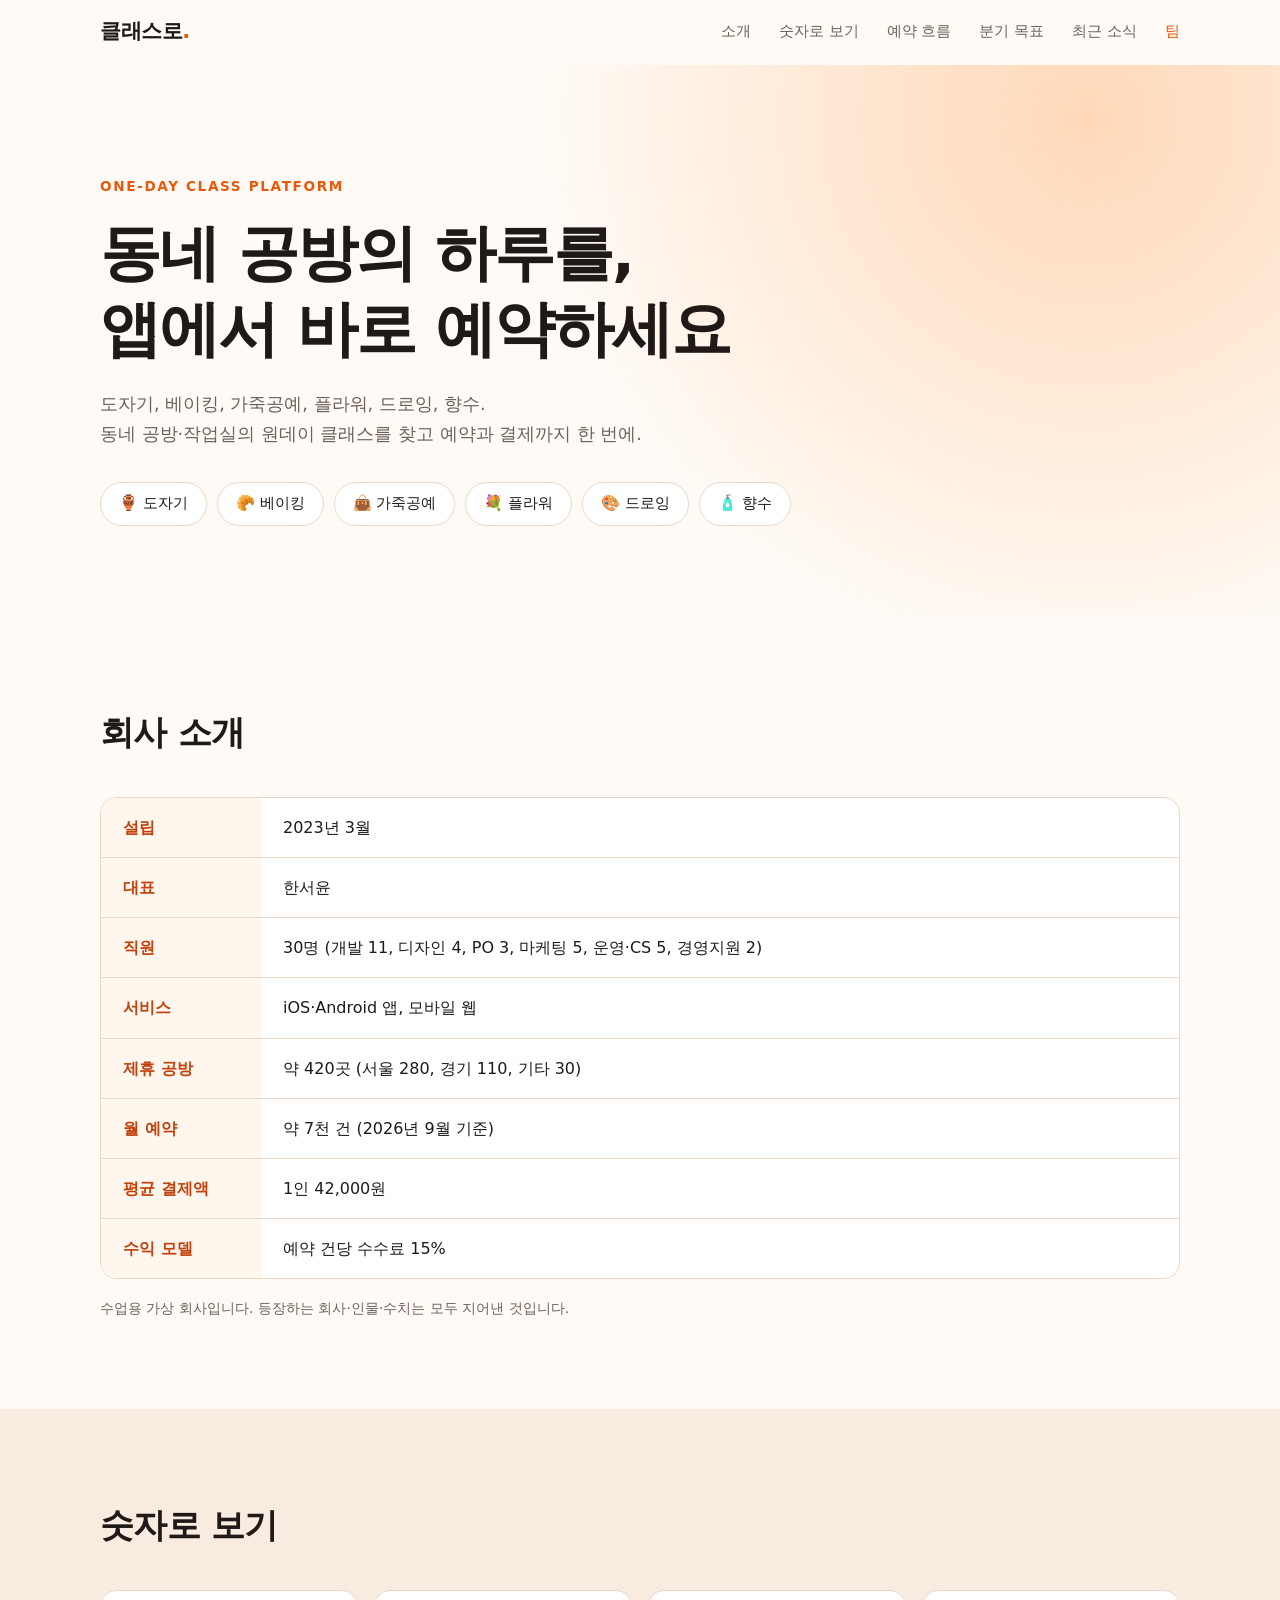
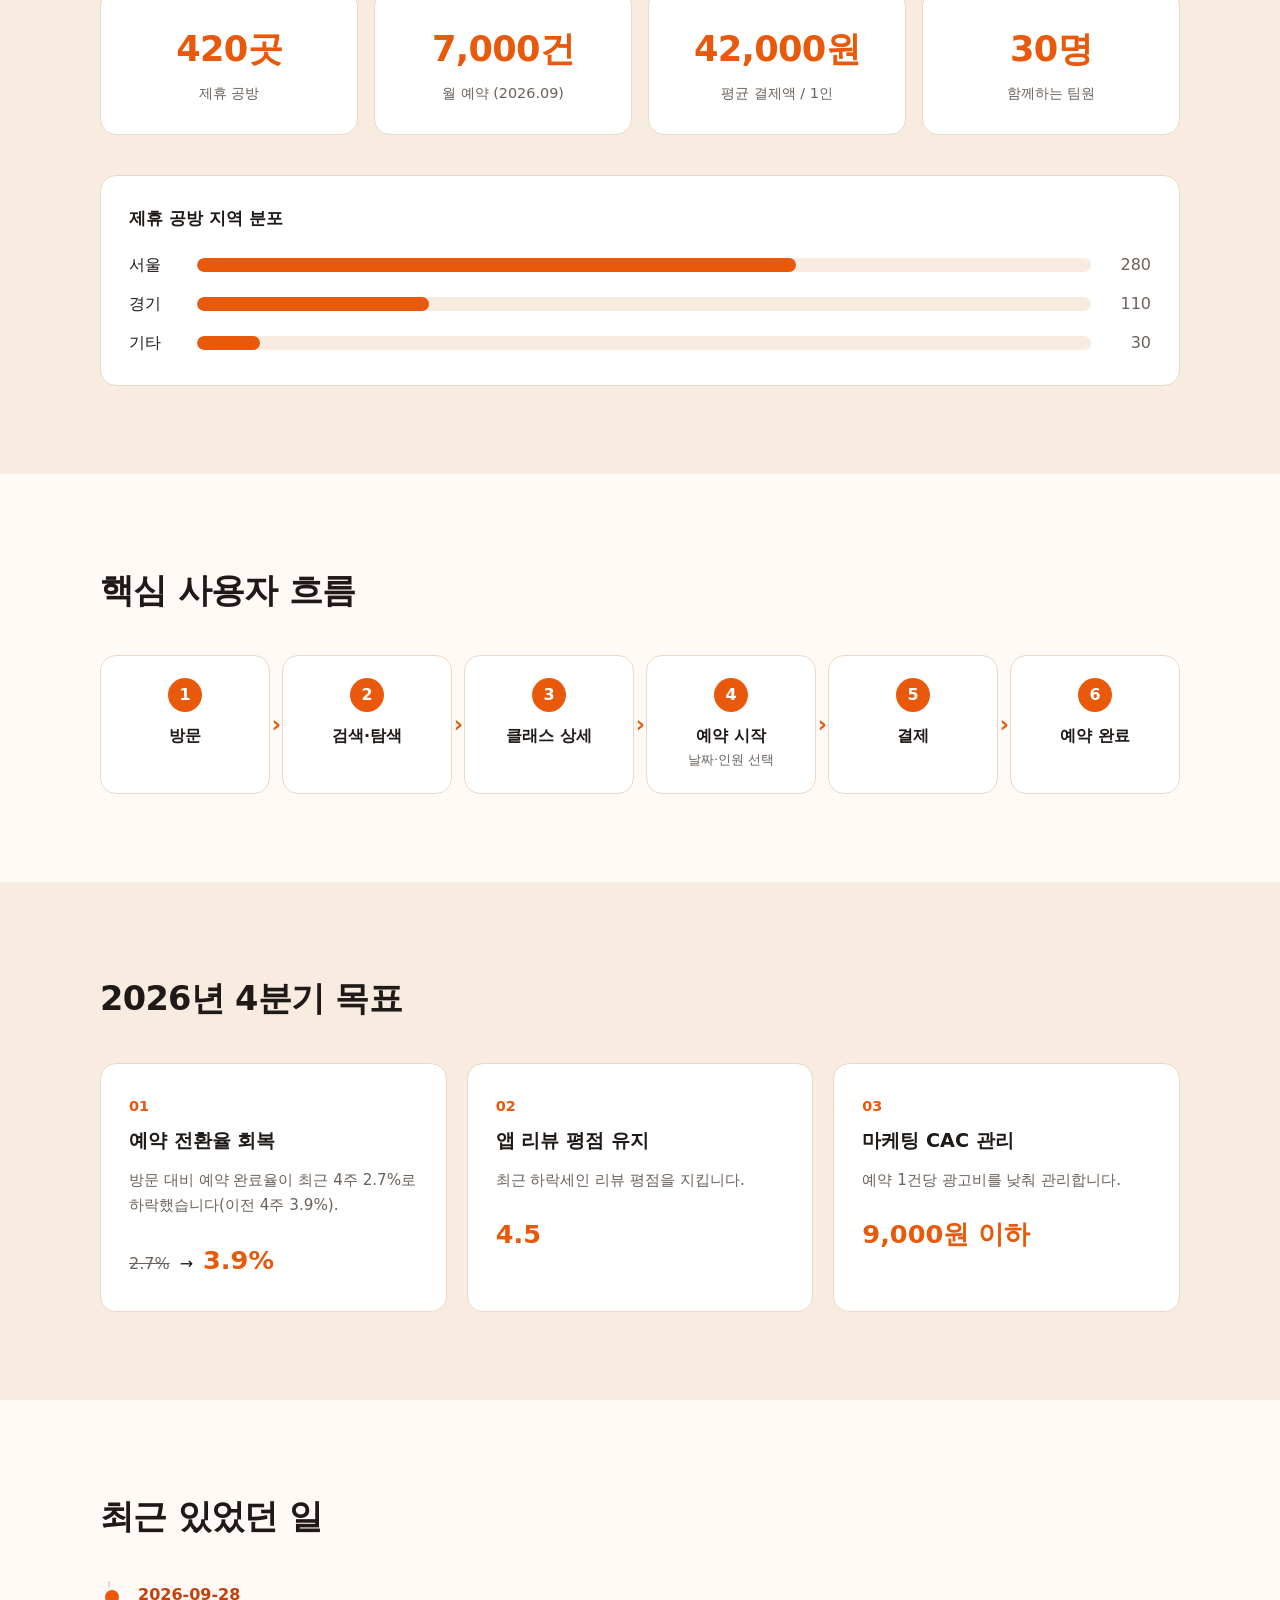
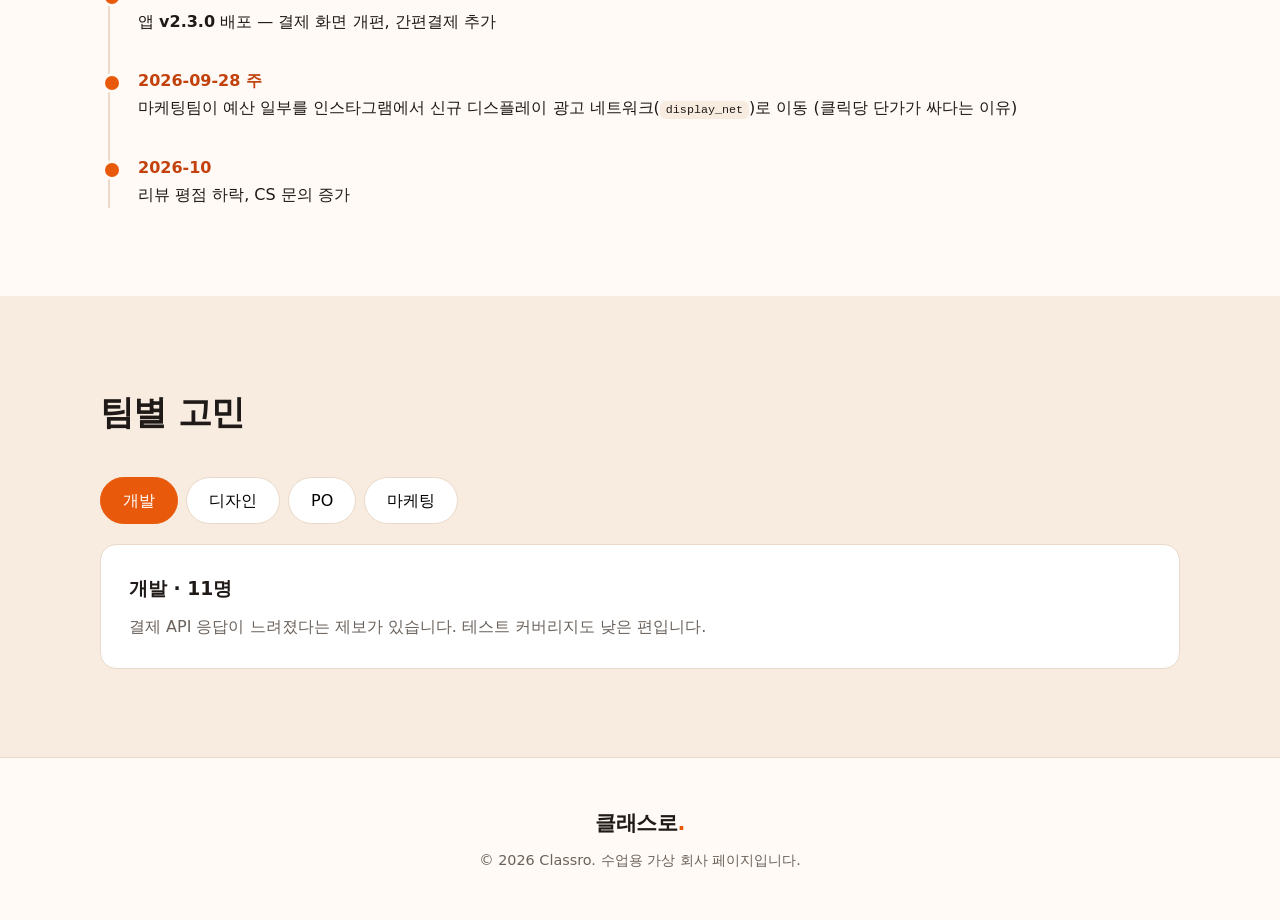
==== index.html @ 6fe9fdd0 "클래스로 회사 소개 웹사이트 추가 Co-Authored-By: Claude Sonnet 5.5 <noreply@anthropic.com>" ====
<!DOCTYPE html>
<html lang="ko">
<head>
  <meta charset="UTF-8">
  <meta name="viewport" content="width=device-width, initial-scale=1.0">
  <title>클래스로(Classro) - 동네 공방 원데이 클래스 예약</title>
  <meta name="description" content="동네 공방·작업실의 원데이 클래스를 앱에서 찾고 바로 예약·결제하는 서비스, 클래스로.">
  <link rel="stylesheet" href="css/style.css">
</head>
<body>
  <header class="header" id="header">
    <div class="container header__inner">
      <a href="#top" class="logo">클래스로<span>.</span></a>
      <nav class="nav" id="nav">
        <a href="#about">소개</a>
        <a href="#numbers">숫자로 보기</a>
        <a href="#flow">예약 흐름</a>
        <a href="#goals">분기 목표</a>
        <a href="#news">최근 소식</a>
        <a href="#team">팀</a>
      </nav>
      <button class="menu-btn" id="menuBtn" aria-label="메뉴 열기" aria-expanded="false">
        <span></span><span></span><span></span>
      </button>
    </div>
  </header>

  <main id="top">
    <section class="hero">
      <div class="container hero__inner">
        <p class="eyebrow reveal">ONE-DAY CLASS PLATFORM</p>
        <h1 class="reveal">동네 공방의 하루를,<br>앱에서 바로 예약하세요</h1>
        <p class="hero__desc reveal">도자기, 베이킹, 가죽공예, 플라워, 드로잉, 향수.<br>동네 공방·작업실의 원데이 클래스를 찾고 예약과 결제까지 한 번에.</p>
        <ul class="chips reveal">
          <li>🏺 도자기</li><li>🥐 베이킹</li><li>👜 가죽공예</li>
          <li>💐 플라워</li><li>🎨 드로잉</li><li>🧴 향수</li>
        </ul>
      </div>
    </section>

    <section class="section" id="about">
      <div class="container">
        <h2 class="section__title reveal">회사 소개</h2>
        <div class="table-wrap reveal">
          <table class="info-table">
            <tbody>
              <tr><th>설립</th><td>2023년 3월</td></tr>
              <tr><th>대표</th><td>한서윤</td></tr>
              <tr><th>직원</th><td>30명 (개발 11, 디자인 4, PO 3, 마케팅 5, 운영·CS 5, 경영지원 2)</td></tr>
              <tr><th>서비스</th><td>iOS·Android 앱, 모바일 웹</td></tr>
              <tr><th>제휴 공방</th><td>약 420곳 (서울 280, 경기 110, 기타 30)</td></tr>
              <tr><th>월 예약</th><td>약 7천 건 (2026년 9월 기준)</td></tr>
              <tr><th>평균 결제액</th><td>1인 42,000원</td></tr>
              <tr><th>수익 모델</th><td>예약 건당 수수료 15%</td></tr>
            </tbody>
          </table>
        </div>
        <p class="notice reveal">수업용 가상 회사입니다. 등장하는 회사·인물·수치는 모두 지어낸 것입니다.</p>
      </div>
    </section>

    <section class="section section--tint" id="numbers">
      <div class="container">
        <h2 class="section__title reveal">숫자로 보기</h2>
        <div class="stats">
          <div class="stat reveal"><strong data-count="420" data-suffix="곳">0</strong><span>제휴 공방</span></div>
          <div class="stat reveal"><strong data-count="7000" data-suffix="건">0</strong><span>월 예약 (2026.09)</span></div>
          <div class="stat reveal"><strong data-count="42000" data-suffix="원">0</strong><span>평균 결제액 / 1인</span></div>
          <div class="stat reveal"><strong data-count="30" data-suffix="명">0</strong><span>함께하는 팀원</span></div>
        </div>
        <div class="bars reveal">
          <h3>제휴 공방 지역 분포</h3>
          <div class="bar"><span>서울</span><div class="bar__track"><i data-width="67"></i></div><em>280</em></div>
          <div class="bar"><span>경기</span><div class="bar__track"><i data-width="26"></i></div><em>110</em></div>
          <div class="bar"><span>기타</span><div class="bar__track"><i data-width="7"></i></div><em>30</em></div>
        </div>
      </div>
    </section>

    <section class="section" id="flow">
      <div class="container">
        <h2 class="section__title reveal">핵심 사용자 흐름</h2>
        <ol class="steps">
          <li class="reveal"><b>1</b>방문</li>
          <li class="reveal"><b>2</b>검색·탐색</li>
          <li class="reveal"><b>3</b>클래스 상세</li>
          <li class="reveal"><b>4</b>예약 시작<small>날짜·인원 선택</small></li>
          <li class="reveal"><b>5</b>결제</li>
          <li class="reveal"><b>6</b>예약 완료</li>
        </ol>
      </div>
    </section>

    <section class="section section--tint" id="goals">
      <div class="container">
        <h2 class="section__title reveal">2026년 4분기 목표</h2>
        <div class="cards">
          <article class="card reveal">
            <span class="card__no">01</span>
            <h3>예약 전환율 회복</h3>
            <p>방문 대비 예약 완료율이 최근 4주 2.7%로 하락했습니다(이전 4주 3.9%).</p>
            <div class="rate"><s>2.7%</s><span>→</span><strong>3.9%</strong></div>
          </article>
          <article class="card reveal">
            <span class="card__no">02</span>
            <h3>앱 리뷰 평점 유지</h3>
            <p>최근 하락세인 리뷰 평점을 지킵니다.</p>
            <div class="rate"><strong>4.5</strong></div>
          </article>
          <article class="card reveal">
            <span class="card__no">03</span>
            <h3>마케팅 CAC 관리</h3>
            <p>예약 1건당 광고비를 낮춰 관리합니다.</p>
            <div class="rate"><strong>9,000원 이하</strong></div>
          </article>
        </div>
      </div>
    </section>

    <section class="section" id="news">
      <div class="container">
        <h2 class="section__title reveal">최근 있었던 일</h2>
        <ul class="timeline">
          <li class="reveal"><time>2026-09-28</time><p>앱 <b>v2.3.0</b> 배포 — 결제 화면 개편, 간편결제 추가</p></li>
          <li class="reveal"><time>2026-09-28 주</time><p>마케팅팀이 예산 일부를 인스타그램에서 신규 디스플레이 광고 네트워크(<code>display_net</code>)로 이동 (클릭당 단가가 싸다는 이유)</p></li>
          <li class="reveal"><time>2026-10</time><p>리뷰 평점 하락, CS 문의 증가</p></li>
        </ul>
      </div>
    </section>

    <section class="section section--tint" id="team">
      <div class="container">
        <h2 class="section__title reveal">팀별 고민</h2>
        <div class="tabs" role="tablist">
          <button class="tab is-active" role="tab" data-tab="dev">개발</button>
          <button class="tab" role="tab" data-tab="design">디자인</button>
          <button class="tab" role="tab" data-tab="po">PO</button>
          <button class="tab" role="tab" data-tab="mkt">마케팅</button>
        </div>
        <div class="panel is-active" id="dev"><h3>개발 · 11명</h3><p>결제 API 응답이 느려졌다는 제보가 있습니다. 테스트 커버리지도 낮은 편입니다.</p></div>
        <div class="panel" id="design"><h3>디자인 · 4명</h3><p>결제 화면 개편 후 사용성 테스트를 하지 못했습니다. 디자인 가이드가 문서로만 존재합니다.</p></div>
        <div class="panel" id="po"><h3>PO · 3명</h3><p>VOC가 Slack·이메일·앱 리뷰에 흩어져 있어 우선순위를 정하기 어렵습니다.</p></div>
        <div class="panel" id="mkt"><h3>마케팅 · 5명</h3><p>주간 광고 리포트를 매주 월요일 3시간씩 수작업으로 정리하고 있습니다.</p></div>
      </div>
    </section>
  </main>

  <footer class="footer">
    <div class="container">
      <p class="logo">클래스로<span>.</span></p>
      <p>© 2026 Classro. 수업용 가상 회사 페이지입니다.</p>
    </div>
  </footer>

  <script src="js/main.js"></script>
</body>
</html>
---- css/style.css ----
:root {
  --primary: #e8590c;
  --primary-dark: #c2410c;
  --ink: #1f1a17;
  --muted: #6b625c;
  --bg: #fffaf5;
  --tint: #f8ece0;
  --line: #ead9c8;
  --white: #fff;
  --radius: 16px;
  --font: "Pretendard", "Apple SD Gothic Neo", "Malgun Gothic", system-ui, sans-serif;
}

* { box-sizing: border-box; margin: 0; padding: 0; }
html { scroll-behavior: smooth; scroll-padding-top: 72px; }
body { font-family: var(--font); color: var(--ink); background: var(--bg); line-height: 1.7; word-break: keep-all; }
a { color: inherit; text-decoration: none; }
ul, ol { list-style: none; }
.container { width: min(1080px, 100% - 40px); margin-inline: auto; }

/* Header */
.header { position: sticky; top: 0; z-index: 10; background: rgba(255, 250, 245, .92); backdrop-filter: blur(8px); border-bottom: 1px solid transparent; transition: border-color .2s; }
.header.is-scrolled { border-color: var(--line); }
.header__inner { display: flex; align-items: center; justify-content: space-between; height: 64px; }
.logo { font-weight: 800; font-size: 1.3rem; letter-spacing: -.02em; }
.logo span { color: var(--primary); }
.nav { display: flex; gap: 28px; font-size: .95rem; color: var(--muted); }
.nav a:hover, .nav a.is-active { color: var(--primary); }
.menu-btn { display: none; background: none; border: 0; width: 36px; height: 36px; cursor: pointer; flex-direction: column; justify-content: center; gap: 6px; }
.menu-btn span { display: block; height: 2px; background: var(--ink); border-radius: 2px; }

/* Hero */
.hero { padding: 110px 0 90px; background: radial-gradient(circle at 85% 10%, #ffd8b8 0, transparent 45%), var(--bg); }
.eyebrow { color: var(--primary); font-weight: 700; letter-spacing: .12em; font-size: .85rem; margin-bottom: 18px; }
.hero h1 { font-size: clamp(2.1rem, 5.5vw, 3.8rem); line-height: 1.25; letter-spacing: -.03em; margin-bottom: 22px; }
.hero__desc { color: var(--muted); font-size: 1.1rem; max-width: 560px; }
.chips { display: flex; flex-wrap: wrap; gap: 10px; margin-top: 32px; }
.chips li { background: var(--white); border: 1px solid var(--line); border-radius: 999px; padding: 8px 18px; font-size: .95rem; }

/* Section */
.section { padding: 88px 0; }
.section--tint { background: var(--tint); }
.section__title { font-size: clamp(1.6rem, 3.5vw, 2.1rem); letter-spacing: -.02em; margin-bottom: 36px; }
.notice { margin-top: 18px; font-size: .88rem; color: var(--muted); }

/* Table */
.table-wrap { background: var(--white); border: 1px solid var(--line); border-radius: var(--radius); overflow: hidden; }
.info-table { width: 100%; border-collapse: collapse; }
.info-table th, .info-table td { padding: 16px 22px; text-align: left; border-bottom: 1px solid var(--line); }
.info-table tr:last-child th, .info-table tr:last-child td { border-bottom: 0; }
.info-table th { width: 160px; color: var(--primary-dark); background: #fff6ee; font-weight: 600; }

/* Stats */
.stats { display: grid; grid-template-columns: repeat(4, 1fr); gap: 16px; }
.stat { background: var(--white); border-radius: var(--radius); padding: 28px 20px; text-align: center; border: 1px solid var(--line); }
.stat strong { display: block; font-size: clamp(1.5rem, 3vw, 2.2rem); color: var(--primary); letter-spacing: -.02em; }
.stat span { color: var(--muted); font-size: .9rem; }
.bars { margin-top: 40px; background: var(--white); border: 1px solid var(--line); border-radius: var(--radius); padding: 28px; }
.bars h3 { font-size: 1.05rem; margin-bottom: 18px; }
.bar { display: grid; grid-template-columns: 56px 1fr 48px; align-items: center; gap: 12px; margin-bottom: 12px; }
.bar:last-child { margin-bottom: 0; }
.bar__track { height: 14px; background: var(--tint); border-radius: 999px; overflow: hidden; }
.bar__track i { display: block; height: 100%; width: 0; background: var(--primary); border-radius: 999px; transition: width 1s ease; }
.bar em { font-style: normal; text-align: right; color: var(--muted); }

/* Flow */
.steps { display: grid; grid-template-columns: repeat(6, 1fr); gap: 12px; counter-reset: s; }
.steps li { position: relative; background: var(--white); border: 1px solid var(--line); border-radius: var(--radius); padding: 22px 12px; text-align: center; font-weight: 600; }
.steps li:not(:last-child)::after { content: "›"; position: absolute; right: -12px; top: 50%; transform: translateY(-50%); color: var(--primary); font-size: 1.4rem; z-index: 1; }
.steps b { display: grid; place-items: center; width: 34px; height: 34px; margin: 0 auto 10px; border-radius: 50%; background: var(--primary); color: var(--white); }
.steps small { display: block; font-weight: 400; color: var(--muted); font-size: .8rem; }

/* Cards */
.cards { display: grid; grid-template-columns: repeat(3, 1fr); gap: 20px; }
.card { background: var(--white); border: 1px solid var(--line); border-radius: var(--radius); padding: 28px; transition: transform .25s, box-shadow .25s; }
.card:hover { transform: translateY(-4px); box-shadow: 0 12px 28px rgba(232, 89, 12, .12); }
.card__no { color: var(--primary); font-weight: 800; font-size: .9rem; }
.card h3 { margin: 6px 0 10px; font-size: 1.2rem; }
.card p { color: var(--muted); font-size: .95rem; }
.rate { margin-top: 20px; display: flex; align-items: baseline; gap: 10px; }
.rate s { color: var(--muted); }
.rate strong { font-size: 1.6rem; color: var(--primary); }

/* Timeline */
.timeline { border-left: 2px solid var(--line); margin-left: 8px; }
.timeline li { position: relative; padding: 0 0 32px 28px; }
.timeline li:last-child { padding-bottom: 0; }
.timeline li::before { content: ""; position: absolute; left: -8px; top: 6px; width: 14px; height: 14px; border-radius: 50%; background: var(--primary); border: 3px solid var(--bg); }
.timeline time { font-weight: 700; color: var(--primary-dark); }
.timeline code { background: var(--tint); padding: 2px 6px; border-radius: 6px; font-size: .9em; }

/* Tabs */
.tabs { display: flex; flex-wrap: wrap; gap: 8px; margin-bottom: 20px; }
.tab { border: 1px solid var(--line); background: var(--white); border-radius: 999px; padding: 9px 22px; font: inherit; cursor: pointer; transition: all .2s; }
.tab:hover { border-color: var(--primary); }
.tab.is-active { background: var(--primary); color: var(--white); border-color: var(--primary); }
.panel { display: none; background: var(--white); border: 1px solid var(--line); border-radius: var(--radius); padding: 28px; }
.panel.is-active { display: block; animation: fade .3s; }
.panel h3 { margin-bottom: 8px; }
.panel p { color: var(--muted); }
@keyframes fade { from { opacity: 0; transform: translateY(6px); } to { opacity: 1; transform: none; } }

/* Footer */
.footer { padding: 48px 0; text-align: center; color: var(--muted); font-size: .9rem; border-top: 1px solid var(--line); }
.footer .logo { color: var(--ink); margin-bottom: 6px; }

/* Reveal */
.reveal { opacity: 0; transform: translateY(24px); transition: opacity .6s ease, transform .6s ease; }
.reveal.is-visible { opacity: 1; transform: none; }
@media (prefers-reduced-motion: reduce) {
  .reveal { opacity: 1; transform: none; transition: none; }
  html { scroll-behavior: auto; }
}

/* Responsive */
@media (max-width: 860px) {
  .menu-btn { display: flex; }
  .nav { position: absolute; top: 64px; left: 0; right: 0; flex-direction: column; gap: 0; background: var(--bg); border-bottom: 1px solid var(--line); display: none; }
  .nav.is-open { display: flex; }
  .nav a { padding: 14px 20px; }
  .stats { grid-template-columns: repeat(2, 1fr); }
  .steps { grid-template-columns: repeat(2, 1fr); }
  .steps li::after { display: none; }
  .cards { grid-template-columns: 1fr; }
  .hero { padding: 72px 0 60px; }
  .section { padding: 64px 0; }
  .info-table th { width: 100px; padding: 14px; }
  .info-table td { padding: 14px; }
}
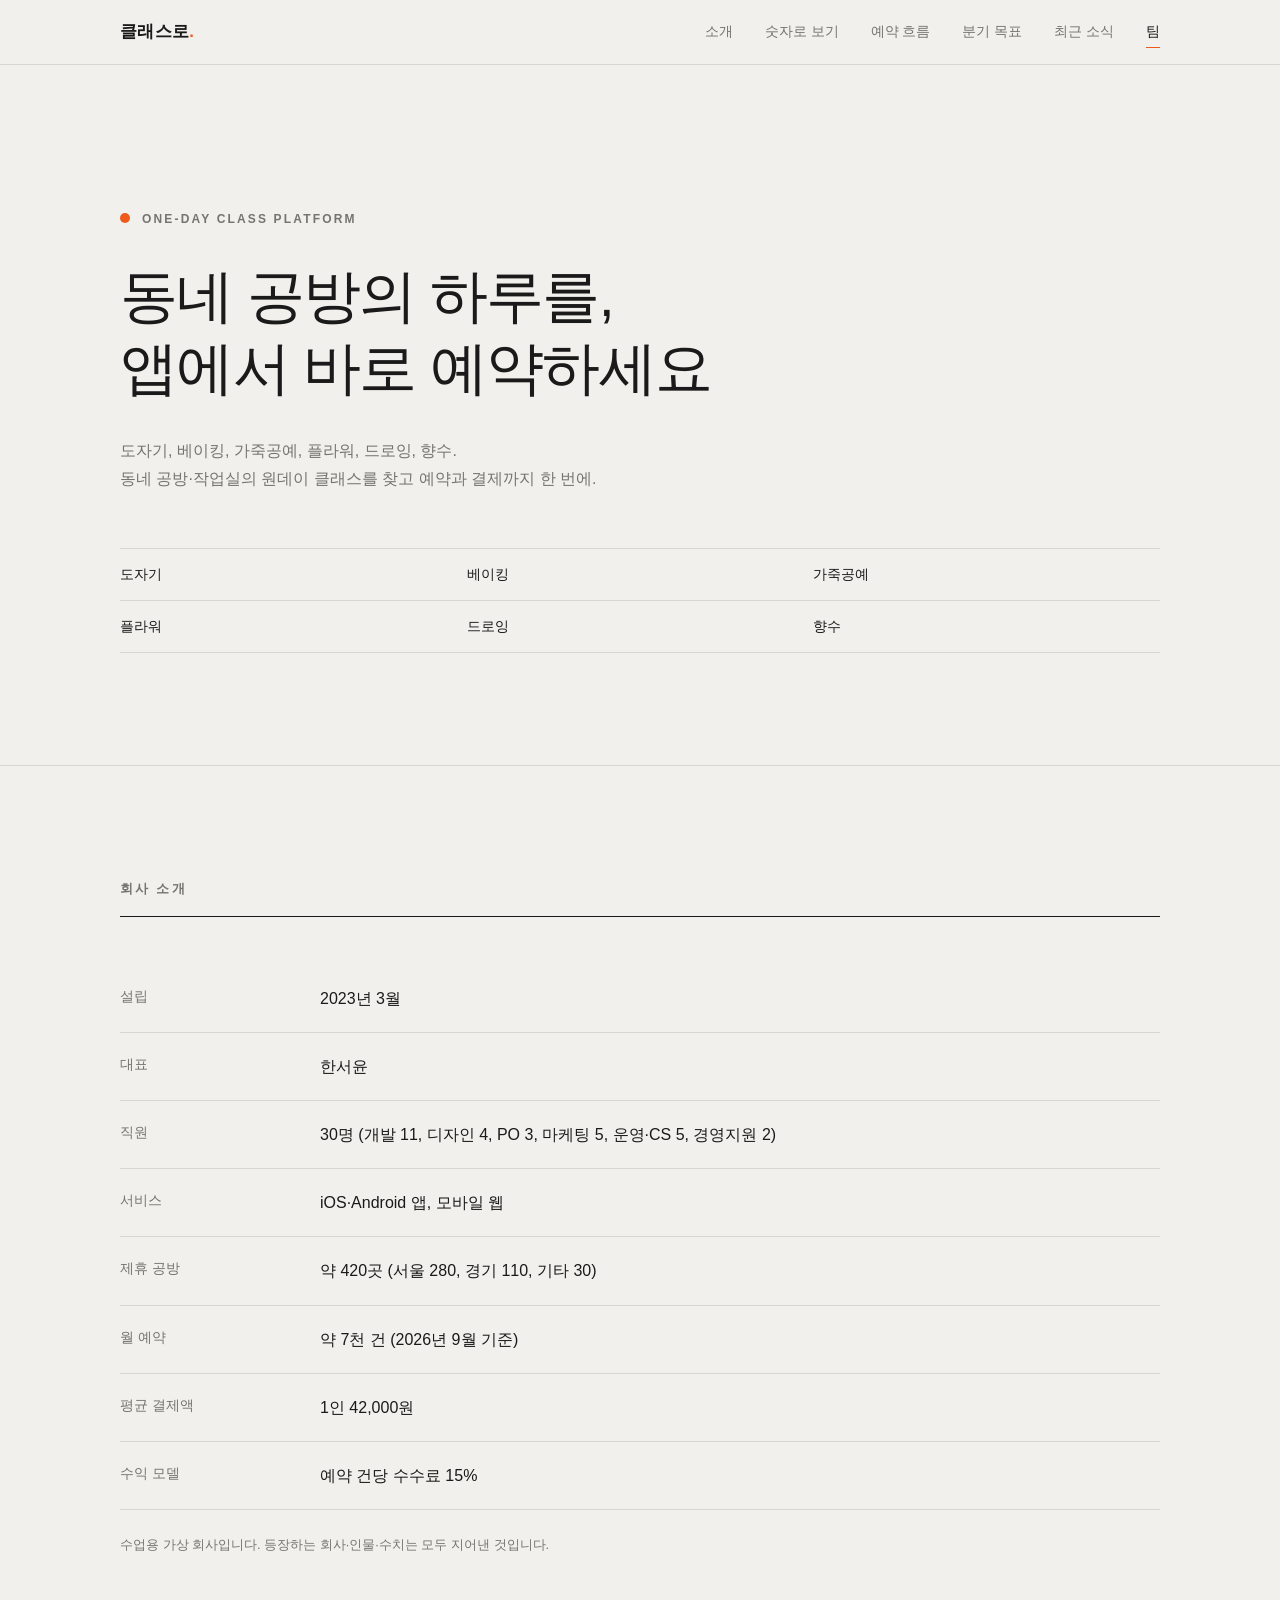
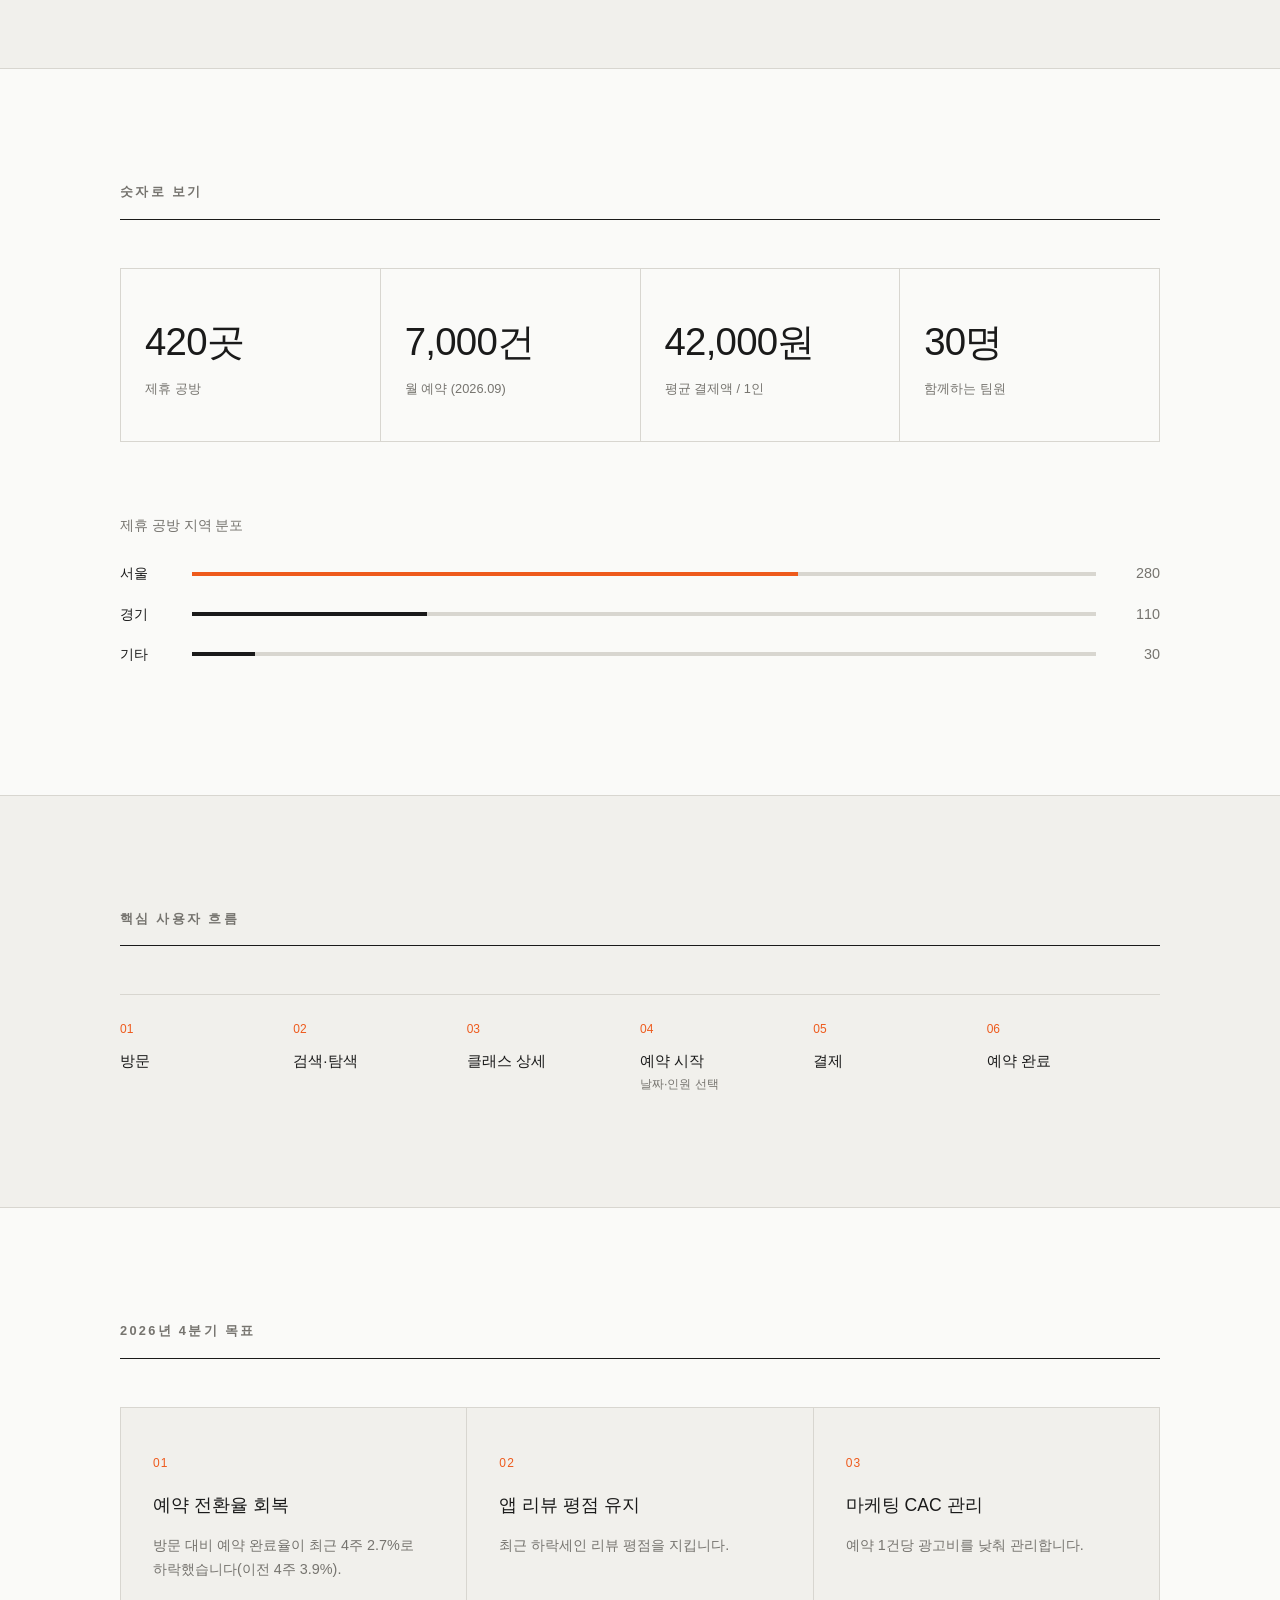
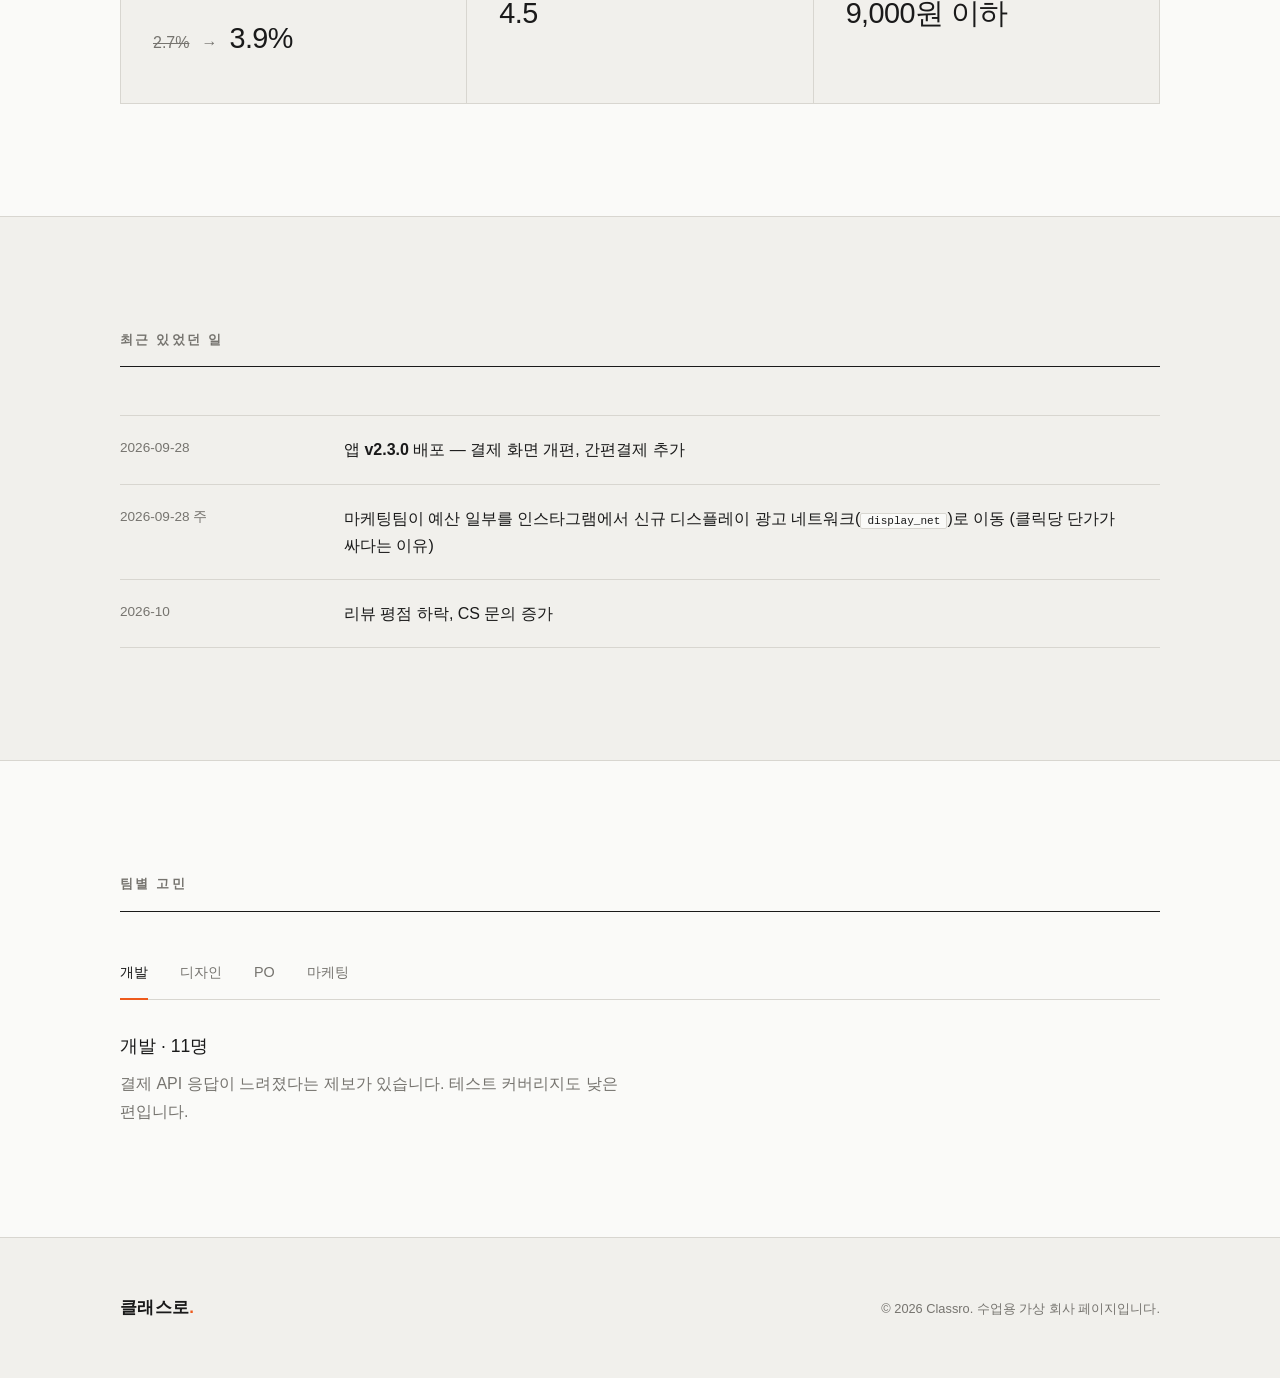
==== commit 3878c8a2: "CSS변경" ====
--- a/index.html
+++ b/index.html
@@ -32,8 +32,8 @@
         <h1 class="reveal">동네 공방의 하루를,<br>앱에서 바로 예약하세요</h1>
         <p class="hero__desc reveal">도자기, 베이킹, 가죽공예, 플라워, 드로잉, 향수.<br>동네 공방·작업실의 원데이 클래스를 찾고 예약과 결제까지 한 번에.</p>
         <ul class="chips reveal">
-          <li>🏺 도자기</li><li>🥐 베이킹</li><li>👜 가죽공예</li>
-          <li>💐 플라워</li><li>🎨 드로잉</li><li>🧴 향수</li>
+          <li>도자기</li><li>베이킹</li><li>가죽공예</li>
+          <li>플라워</li><li>드로잉</li><li>향수</li>
         </ul>
       </div>
     </section>
--- a/css/style.css
+++ b/css/style.css
@@ -1,111 +1,113 @@
+/* Modern Simple × Dieter Rams
+   Less, but better — 장식을 덜고, 쓰임이 있는 것만 남긴다.
+   회색 바탕 + 검정 글자 + 포인트 컬러 하나(Braun 오렌지). */
+
 :root {
-  --primary: #e8590c;
-  --primary-dark: #c2410c;
-  --ink: #1f1a17;
-  --muted: #6b625c;
-  --bg: #fffaf5;
-  --tint: #f8ece0;
-  --line: #ead9c8;
-  --white: #fff;
-  --radius: 16px;
-  --font: "Pretendard", "Apple SD Gothic Neo", "Malgun Gothic", system-ui, sans-serif;
+  --bg: #f1f0ec;
+  --surface: #fafaf8;
+  --ink: #1a1a1a;
+  --muted: #76746f;
+  --line: #d8d6d0;
+  --accent: #ee5a1c;
+  --radius: 2px;
+  --unit: 8px;
+  --font: "Helvetica Neue", Helvetica, "Pretendard", "Apple SD Gothic Neo", "Malgun Gothic", Arial, sans-serif;
 }
 
 * { box-sizing: border-box; margin: 0; padding: 0; }
 html { scroll-behavior: smooth; scroll-padding-top: 72px; }
-body { font-family: var(--font); color: var(--ink); background: var(--bg); line-height: 1.7; word-break: keep-all; }
+body { font-family: var(--font); color: var(--ink); background: var(--bg); line-height: 1.7; word-break: keep-all; -webkit-font-smoothing: antialiased; }
 a { color: inherit; text-decoration: none; }
 ul, ol { list-style: none; }
-.container { width: min(1080px, 100% - 40px); margin-inline: auto; }
+.container { width: min(1040px, 100% - 48px); margin-inline: auto; }
 
 /* Header */
-.header { position: sticky; top: 0; z-index: 10; background: rgba(255, 250, 245, .92); backdrop-filter: blur(8px); border-bottom: 1px solid transparent; transition: border-color .2s; }
-.header.is-scrolled { border-color: var(--line); }
+.header { position: sticky; top: 0; z-index: 10; background: var(--bg); border-bottom: 1px solid var(--line); }
 .header__inner { display: flex; align-items: center; justify-content: space-between; height: 64px; }
-.logo { font-weight: 800; font-size: 1.3rem; letter-spacing: -.02em; }
-.logo span { color: var(--primary); }
-.nav { display: flex; gap: 28px; font-size: .95rem; color: var(--muted); }
-.nav a:hover, .nav a.is-active { color: var(--primary); }
+.logo { font-weight: 700; font-size: 1.05rem; letter-spacing: .02em; }
+.logo span { color: var(--accent); }
+.nav { display: flex; gap: 32px; font-size: .85rem; color: var(--muted); }
+.nav a { padding: 4px 0; border-bottom: 1px solid transparent; transition: color .15s, border-color .15s; }
+.nav a:hover, .nav a.is-active { color: var(--ink); border-color: var(--accent); }
 .menu-btn { display: none; background: none; border: 0; width: 36px; height: 36px; cursor: pointer; flex-direction: column; justify-content: center; gap: 6px; }
-.menu-btn span { display: block; height: 2px; background: var(--ink); border-radius: 2px; }
+.menu-btn span { display: block; height: 1px; background: var(--ink); }
 
 /* Hero */
-.hero { padding: 110px 0 90px; background: radial-gradient(circle at 85% 10%, #ffd8b8 0, transparent 45%), var(--bg); }
-.eyebrow { color: var(--primary); font-weight: 700; letter-spacing: .12em; font-size: .85rem; margin-bottom: 18px; }
-.hero h1 { font-size: clamp(2.1rem, 5.5vw, 3.8rem); line-height: 1.25; letter-spacing: -.03em; margin-bottom: 22px; }
-.hero__desc { color: var(--muted); font-size: 1.1rem; max-width: 560px; }
-.chips { display: flex; flex-wrap: wrap; gap: 10px; margin-top: 32px; }
-.chips li { background: var(--white); border: 1px solid var(--line); border-radius: 999px; padding: 8px 18px; font-size: .95rem; }
+.hero { padding: 144px 0 112px; border-bottom: 1px solid var(--line); }
+.eyebrow { font-size: .75rem; font-weight: 600; letter-spacing: .18em; color: var(--muted); margin-bottom: 32px; }
+.eyebrow::before { content: ""; display: inline-block; width: 10px; height: 10px; border-radius: 50%; background: var(--accent); margin-right: 12px; }
+.hero h1 { font-size: clamp(2rem, 5vw, 3.6rem); font-weight: 300; line-height: 1.25; letter-spacing: -.03em; margin-bottom: 32px; }
+.hero__desc { color: var(--muted); font-size: 1rem; max-width: 480px; }
+.chips { display: flex; flex-wrap: wrap; margin-top: 56px; border-top: 1px solid var(--line); }
+.chips li { flex: 1 1 auto; padding: 14px 0; font-size: .85rem; color: var(--ink); border-bottom: 1px solid var(--line); min-width: 33.33%; }
 
 /* Section */
-.section { padding: 88px 0; }
-.section--tint { background: var(--tint); }
-.section__title { font-size: clamp(1.6rem, 3.5vw, 2.1rem); letter-spacing: -.02em; margin-bottom: 36px; }
-.notice { margin-top: 18px; font-size: .88rem; color: var(--muted); }
+.section { padding: 112px 0; border-bottom: 1px solid var(--line); }
+.section--tint { background: var(--surface); }
+.section__title { font-size: .8rem; font-weight: 600; letter-spacing: .18em; text-transform: uppercase; color: var(--muted); margin-bottom: 48px; padding-bottom: 16px; border-bottom: 1px solid var(--ink); }
+.notice { margin-top: 24px; font-size: .8rem; color: var(--muted); }
 
 /* Table */
-.table-wrap { background: var(--white); border: 1px solid var(--line); border-radius: var(--radius); overflow: hidden; }
 .info-table { width: 100%; border-collapse: collapse; }
-.info-table th, .info-table td { padding: 16px 22px; text-align: left; border-bottom: 1px solid var(--line); }
-.info-table tr:last-child th, .info-table tr:last-child td { border-bottom: 0; }
-.info-table th { width: 160px; color: var(--primary-dark); background: #fff6ee; font-weight: 600; }
+.info-table th, .info-table td { padding: 20px 0; text-align: left; border-bottom: 1px solid var(--line); vertical-align: top; }
+.info-table th { width: 200px; font-weight: 400; font-size: .85rem; color: var(--muted); }
+.info-table td { font-size: 1rem; }
 
 /* Stats */
-.stats { display: grid; grid-template-columns: repeat(4, 1fr); gap: 16px; }
-.stat { background: var(--white); border-radius: var(--radius); padding: 28px 20px; text-align: center; border: 1px solid var(--line); }
-.stat strong { display: block; font-size: clamp(1.5rem, 3vw, 2.2rem); color: var(--primary); letter-spacing: -.02em; }
-.stat span { color: var(--muted); font-size: .9rem; }
-.bars { margin-top: 40px; background: var(--white); border: 1px solid var(--line); border-radius: var(--radius); padding: 28px; }
-.bars h3 { font-size: 1.05rem; margin-bottom: 18px; }
-.bar { display: grid; grid-template-columns: 56px 1fr 48px; align-items: center; gap: 12px; margin-bottom: 12px; }
-.bar:last-child { margin-bottom: 0; }
-.bar__track { height: 14px; background: var(--tint); border-radius: 999px; overflow: hidden; }
-.bar__track i { display: block; height: 100%; width: 0; background: var(--primary); border-radius: 999px; transition: width 1s ease; }
-.bar em { font-style: normal; text-align: right; color: var(--muted); }
+.stats { display: grid; grid-template-columns: repeat(4, 1fr); border-top: 1px solid var(--line); border-left: 1px solid var(--line); }
+.stat { padding: 40px 24px; border-right: 1px solid var(--line); border-bottom: 1px solid var(--line); }
+.stat strong { display: block; font-size: clamp(1.6rem, 3vw, 2.4rem); font-weight: 300; letter-spacing: -.02em; font-variant-numeric: tabular-nums; }
+.stat span { color: var(--muted); font-size: .8rem; }
+.bars { margin-top: 72px; }
+.bars h3 { font-size: .85rem; font-weight: 400; color: var(--muted); margin-bottom: 24px; }
+.bar { display: grid; grid-template-columns: 56px 1fr 48px; align-items: center; gap: 16px; margin-bottom: 16px; font-size: .9rem; }
+.bar__track { height: 4px; background: var(--line); }
+.bar__track i { display: block; height: 100%; width: 0; background: var(--ink); transition: width 1s ease; }
+.bar:first-of-type .bar__track i { background: var(--accent); }
+.bar em { font-style: normal; text-align: right; color: var(--muted); font-variant-numeric: tabular-nums; }
 
 /* Flow */
-.steps { display: grid; grid-template-columns: repeat(6, 1fr); gap: 12px; counter-reset: s; }
-.steps li { position: relative; background: var(--white); border: 1px solid var(--line); border-radius: var(--radius); padding: 22px 12px; text-align: center; font-weight: 600; }
-.steps li:not(:last-child)::after { content: "›"; position: absolute; right: -12px; top: 50%; transform: translateY(-50%); color: var(--primary); font-size: 1.4rem; z-index: 1; }
-.steps b { display: grid; place-items: center; width: 34px; height: 34px; margin: 0 auto 10px; border-radius: 50%; background: var(--primary); color: var(--white); }
-.steps small { display: block; font-weight: 400; color: var(--muted); font-size: .8rem; }
+.steps { display: grid; grid-template-columns: repeat(6, 1fr); border-top: 1px solid var(--line); }
+.steps li { padding: 24px 16px 0 0; font-size: .95rem; }
+.steps b { display: block; font-weight: 400; font-size: .75rem; color: var(--accent); margin-bottom: 8px; font-variant-numeric: tabular-nums; }
+.steps b::before { content: "0"; }
+.steps small { display: block; color: var(--muted); font-size: .78rem; }
 
 /* Cards */
-.cards { display: grid; grid-template-columns: repeat(3, 1fr); gap: 20px; }
-.card { background: var(--white); border: 1px solid var(--line); border-radius: var(--radius); padding: 28px; transition: transform .25s, box-shadow .25s; }
-.card:hover { transform: translateY(-4px); box-shadow: 0 12px 28px rgba(232, 89, 12, .12); }
-.card__no { color: var(--primary); font-weight: 800; font-size: .9rem; }
-.card h3 { margin: 6px 0 10px; font-size: 1.2rem; }
-.card p { color: var(--muted); font-size: .95rem; }
-.rate { margin-top: 20px; display: flex; align-items: baseline; gap: 10px; }
+.cards { display: grid; grid-template-columns: repeat(3, 1fr); border-top: 1px solid var(--line); border-left: 1px solid var(--line); }
+.card { padding: 40px 32px; border-right: 1px solid var(--line); border-bottom: 1px solid var(--line); background: var(--bg); }
+.card__no { font-size: .75rem; color: var(--accent); letter-spacing: .1em; }
+.card h3 { margin: 16px 0 12px; font-size: 1.1rem; font-weight: 500; }
+.card p { color: var(--muted); font-size: .9rem; }
+.rate { margin-top: 32px; display: flex; align-items: baseline; gap: 12px; }
 .rate s { color: var(--muted); }
-.rate strong { font-size: 1.6rem; color: var(--primary); }
+.rate span { color: var(--muted); }
+.rate strong { font-size: 1.8rem; font-weight: 300; letter-spacing: -.02em; }
 
 /* Timeline */
-.timeline { border-left: 2px solid var(--line); margin-left: 8px; }
-.timeline li { position: relative; padding: 0 0 32px 28px; }
-.timeline li:last-child { padding-bottom: 0; }
-.timeline li::before { content: ""; position: absolute; left: -8px; top: 6px; width: 14px; height: 14px; border-radius: 50%; background: var(--primary); border: 3px solid var(--bg); }
-.timeline time { font-weight: 700; color: var(--primary-dark); }
-.timeline code { background: var(--tint); padding: 2px 6px; border-radius: 6px; font-size: .9em; }
+.timeline li { display: grid; grid-template-columns: 200px 1fr; gap: 24px; padding: 20px 0; border-bottom: 1px solid var(--line); }
+.timeline li:first-child { border-top: 1px solid var(--line); }
+.timeline time { font-size: .85rem; color: var(--muted); font-variant-numeric: tabular-nums; }
+.timeline code { background: var(--surface); border: 1px solid var(--line); padding: 1px 6px; border-radius: var(--radius); font-size: .85em; }
 
 /* Tabs */
-.tabs { display: flex; flex-wrap: wrap; gap: 8px; margin-bottom: 20px; }
-.tab { border: 1px solid var(--line); background: var(--white); border-radius: 999px; padding: 9px 22px; font: inherit; cursor: pointer; transition: all .2s; }
-.tab:hover { border-color: var(--primary); }
-.tab.is-active { background: var(--primary); color: var(--white); border-color: var(--primary); }
-.panel { display: none; background: var(--white); border: 1px solid var(--line); border-radius: var(--radius); padding: 28px; }
-.panel.is-active { display: block; animation: fade .3s; }
-.panel h3 { margin-bottom: 8px; }
+.tabs { display: flex; flex-wrap: wrap; gap: 32px; margin-bottom: 32px; border-bottom: 1px solid var(--line); }
+.tab { background: none; border: 0; border-bottom: 2px solid transparent; margin-bottom: -1px; padding: 0 0 14px; font: inherit; font-size: .9rem; color: var(--muted); cursor: pointer; transition: color .15s, border-color .15s; }
+.tab:hover { color: var(--ink); }
+.tab.is-active { color: var(--ink); border-color: var(--accent); }
+.panel { display: none; max-width: 560px; }
+.panel.is-active { display: block; animation: fade .25s; }
+.panel h3 { font-size: 1.1rem; font-weight: 500; margin-bottom: 8px; }
 .panel p { color: var(--muted); }
-@keyframes fade { from { opacity: 0; transform: translateY(6px); } to { opacity: 1; transform: none; } }
+@keyframes fade { from { opacity: 0; } to { opacity: 1; } }
 
 /* Footer */
-.footer { padding: 48px 0; text-align: center; color: var(--muted); font-size: .9rem; border-top: 1px solid var(--line); }
-.footer .logo { color: var(--ink); margin-bottom: 6px; }
+.footer { padding: 56px 0; color: var(--muted); font-size: .8rem; }
+.footer .container { display: flex; justify-content: space-between; align-items: baseline; gap: 16px; flex-wrap: wrap; }
+.footer .logo { color: var(--ink); }
 
 /* Reveal */
-.reveal { opacity: 0; transform: translateY(24px); transition: opacity .6s ease, transform .6s ease; }
+.reveal { opacity: 0; transform: translateY(12px); transition: opacity .5s ease, transform .5s ease; }
 .reveal.is-visible { opacity: 1; transform: none; }
 @media (prefers-reduced-motion: reduce) {
   .reveal { opacity: 1; transform: none; transition: none; }
@@ -117,13 +119,13 @@
   .menu-btn { display: flex; }
   .nav { position: absolute; top: 64px; left: 0; right: 0; flex-direction: column; gap: 0; background: var(--bg); border-bottom: 1px solid var(--line); display: none; }
   .nav.is-open { display: flex; }
-  .nav a { padding: 14px 20px; }
+  .nav a { padding: 16px 24px; border: 0; }
   .stats { grid-template-columns: repeat(2, 1fr); }
-  .steps { grid-template-columns: repeat(2, 1fr); }
-  .steps li::after { display: none; }
+  .steps { grid-template-columns: repeat(3, 1fr); row-gap: 24px; }
   .cards { grid-template-columns: 1fr; }
-  .hero { padding: 72px 0 60px; }
-  .section { padding: 64px 0; }
-  .info-table th { width: 100px; padding: 14px; }
-  .info-table td { padding: 14px; }
+  .hero { padding: 88px 0 72px; }
+  .section { padding: 72px 0; }
+  .chips li { min-width: 50%; }
+  .info-table th { width: 96px; }
+  .timeline li { grid-template-columns: 1fr; gap: 4px; }
 }
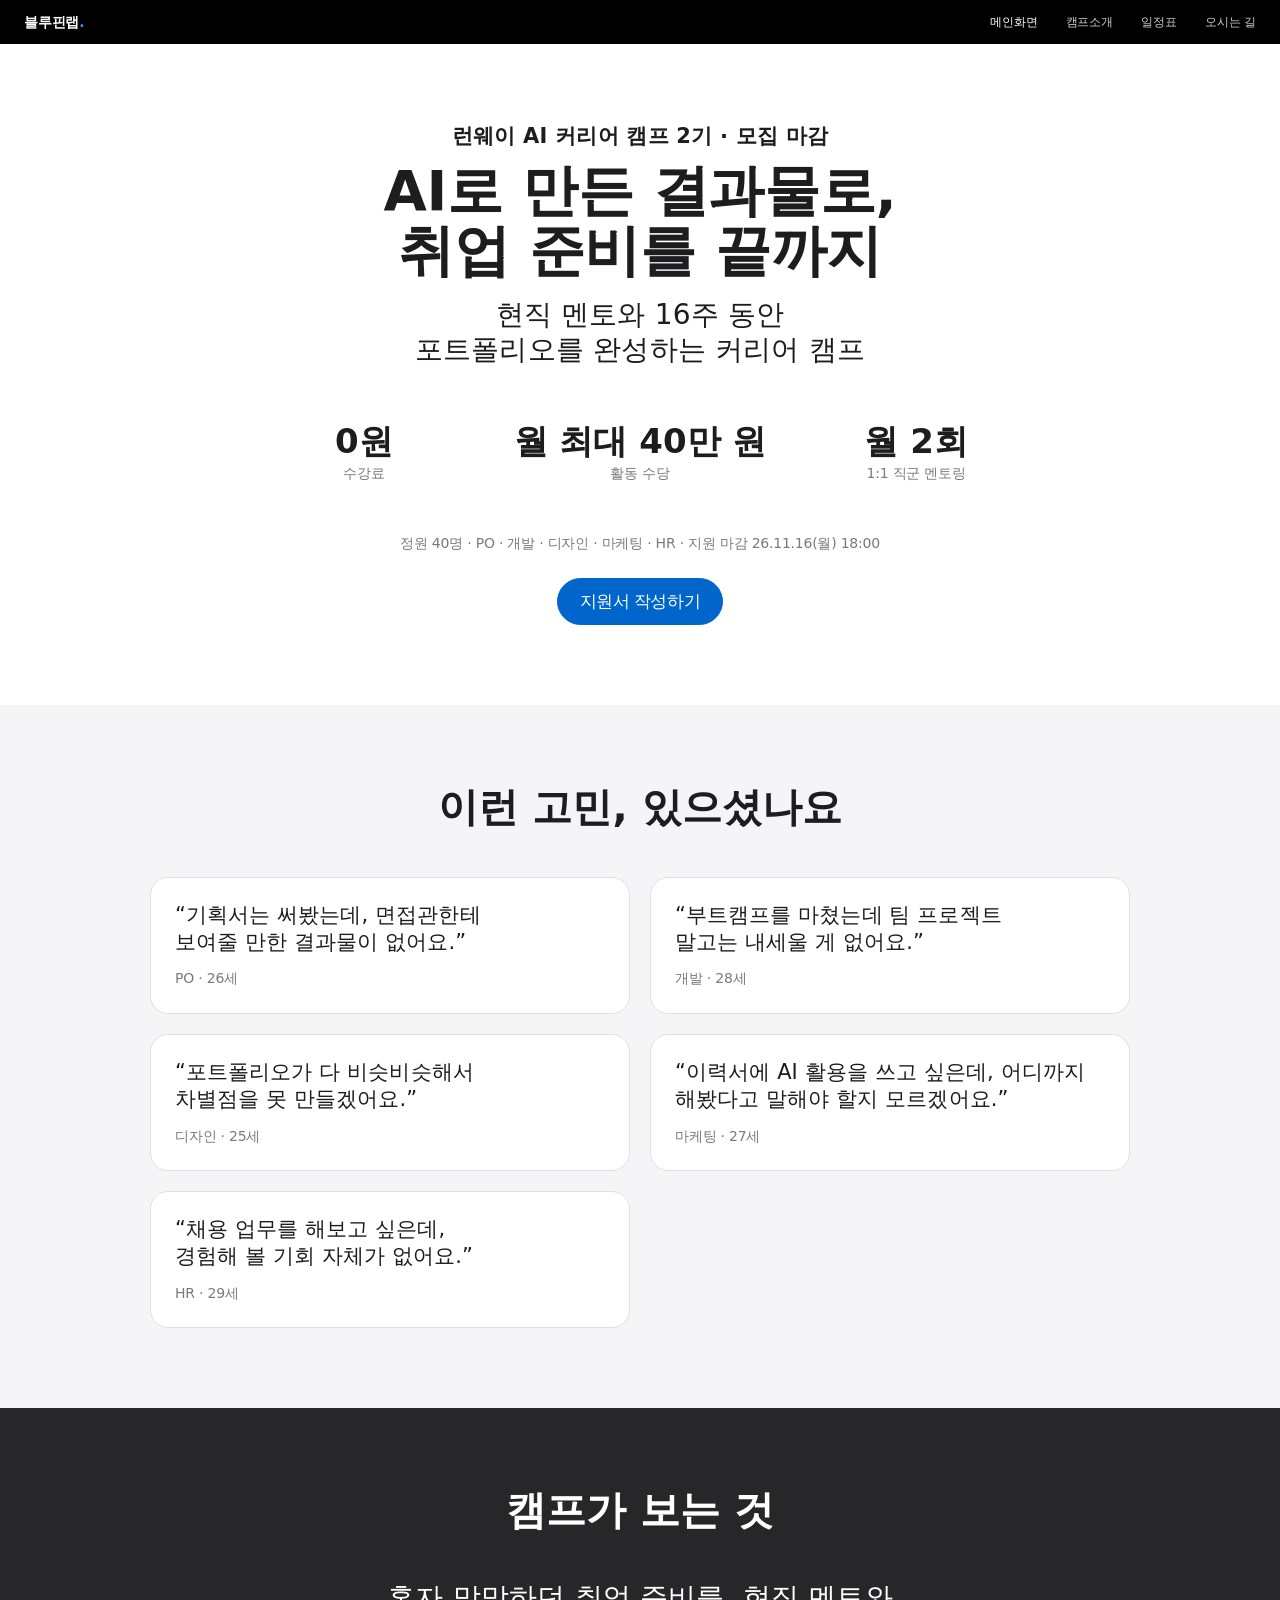
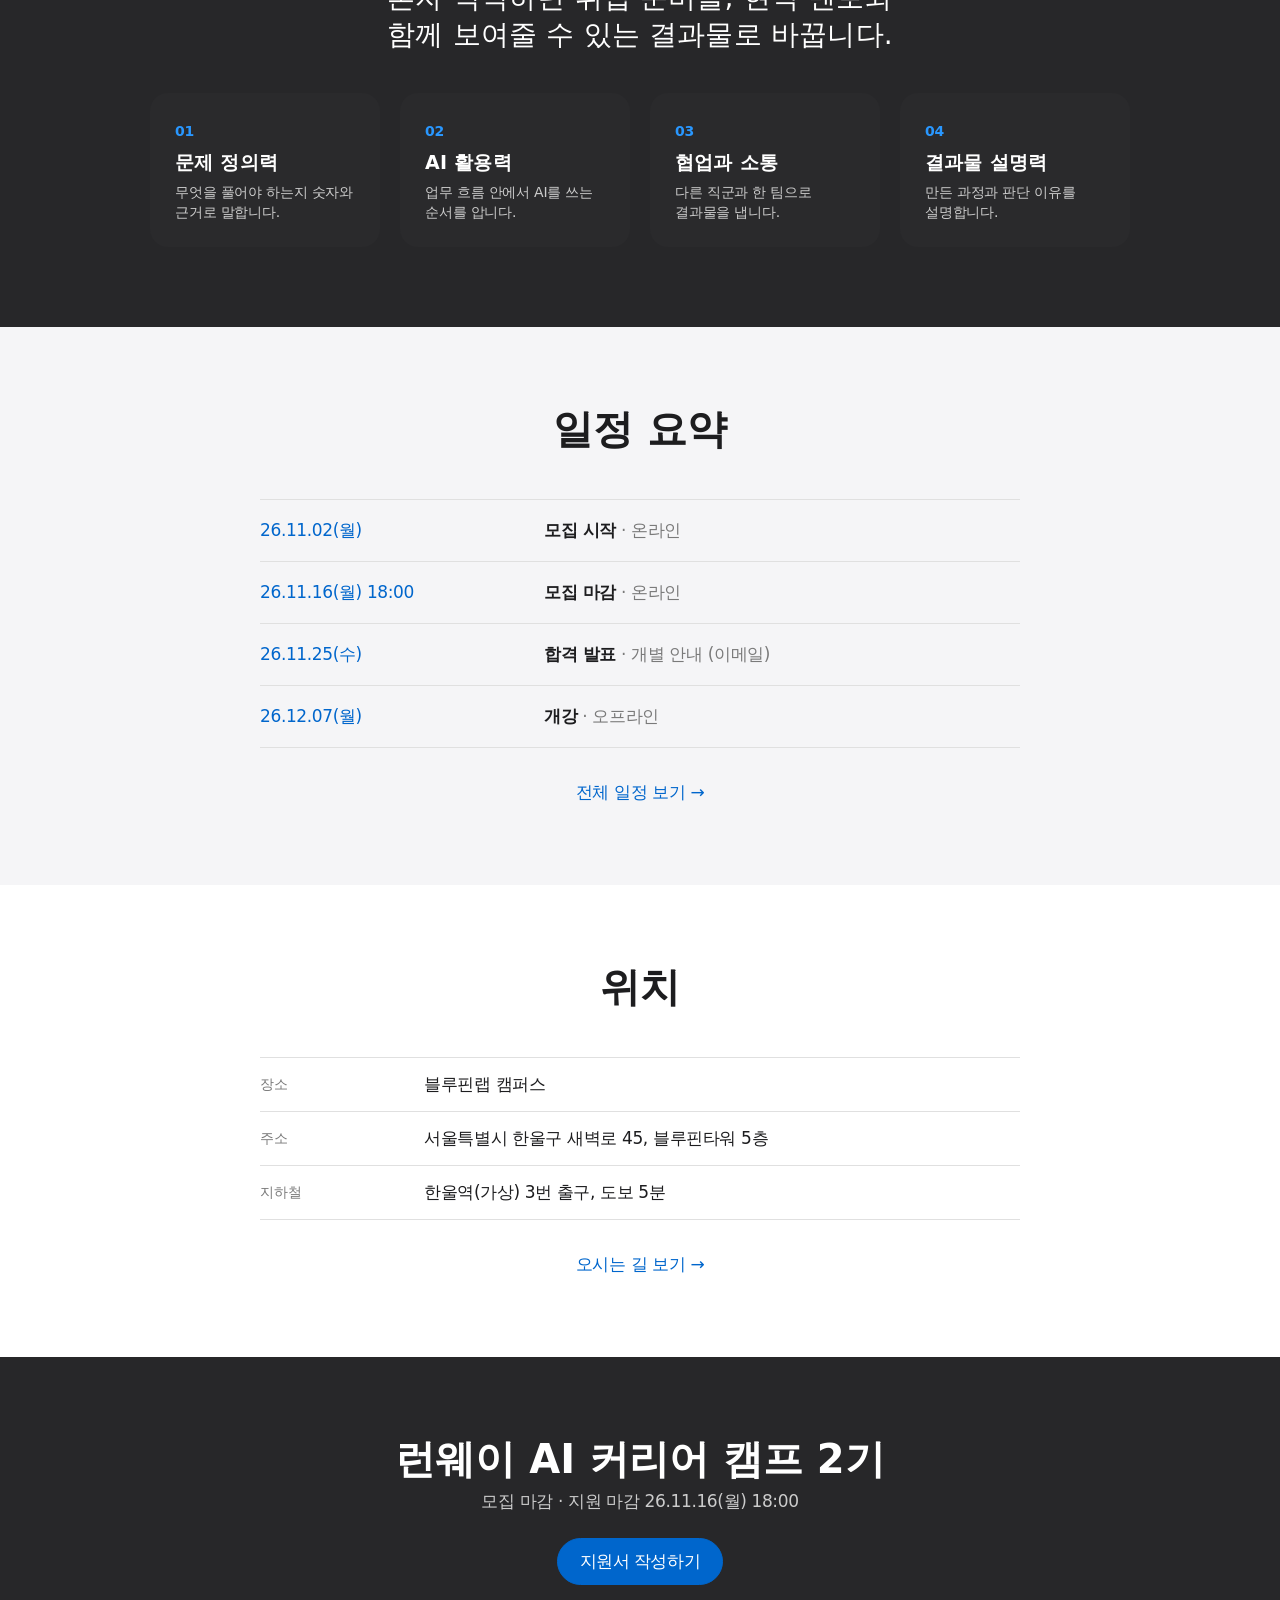
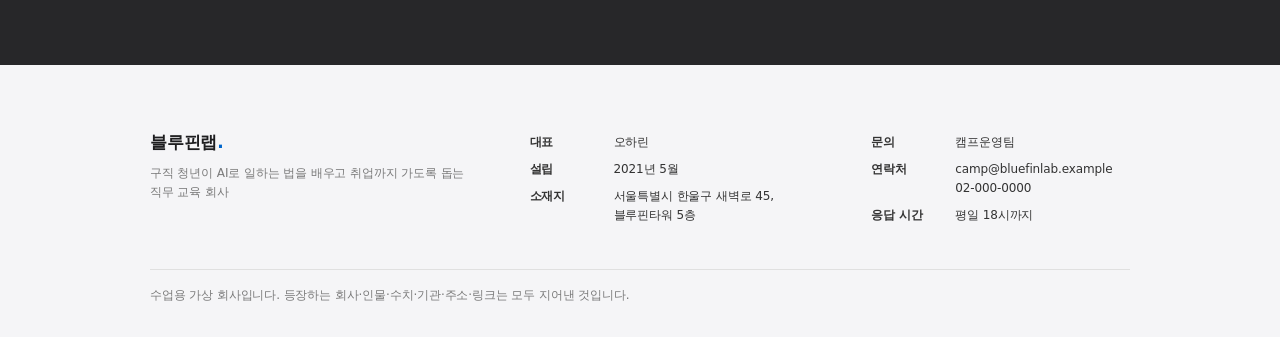
==== commit a841201a: "런웨이 AI 커리어 캠프 사이트 제작 및 지원서 팝업 추가 Co-Authored-By: Claude Sonnet 5.5 <noreply@anthropic.com>" ====
--- a/index.html
+++ b/index.html
@@ -3,155 +3,17 @@
 <head>
   <meta charset="UTF-8">
   <meta name="viewport" content="width=device-width, initial-scale=1.0">
-  <title>클래스로(Classro) - 동네 공방 원데이 클래스 예약</title>
-  <meta name="description" content="동네 공방·작업실의 원데이 클래스를 앱에서 찾고 바로 예약·결제하는 서비스, 클래스로.">
+  <title>런웨이 AI 커리어 캠프 2기</title>
+  <meta name="description" content="">
   <link rel="stylesheet" href="css/style.css">
 </head>
-<body>
-  <header class="header" id="header">
-    <div class="container header__inner">
-      <a href="#top" class="logo">클래스로<span>.</span></a>
-      <nav class="nav" id="nav">
-        <a href="#about">소개</a>
-        <a href="#numbers">숫자로 보기</a>
-        <a href="#flow">예약 흐름</a>
-        <a href="#goals">분기 목표</a>
-        <a href="#news">최근 소식</a>
-        <a href="#team">팀</a>
-      </nav>
-      <button class="menu-btn" id="menuBtn" aria-label="메뉴 열기" aria-expanded="false">
-        <span></span><span></span><span></span>
-      </button>
-    </div>
-  </header>
-
-  <main id="top">
-    <section class="hero">
-      <div class="container hero__inner">
-        <p class="eyebrow reveal">ONE-DAY CLASS PLATFORM</p>
-        <h1 class="reveal">동네 공방의 하루를,<br>앱에서 바로 예약하세요</h1>
-        <p class="hero__desc reveal">도자기, 베이킹, 가죽공예, 플라워, 드로잉, 향수.<br>동네 공방·작업실의 원데이 클래스를 찾고 예약과 결제까지 한 번에.</p>
-        <ul class="chips reveal">
-          <li>도자기</li><li>베이킹</li><li>가죽공예</li>
-          <li>플라워</li><li>드로잉</li><li>향수</li>
-        </ul>
-      </div>
-    </section>
-
-    <section class="section" id="about">
-      <div class="container">
-        <h2 class="section__title reveal">회사 소개</h2>
-        <div class="table-wrap reveal">
-          <table class="info-table">
-            <tbody>
-              <tr><th>설립</th><td>2023년 3월</td></tr>
-              <tr><th>대표</th><td>한서윤</td></tr>
-              <tr><th>직원</th><td>30명 (개발 11, 디자인 4, PO 3, 마케팅 5, 운영·CS 5, 경영지원 2)</td></tr>
-              <tr><th>서비스</th><td>iOS·Android 앱, 모바일 웹</td></tr>
-              <tr><th>제휴 공방</th><td>약 420곳 (서울 280, 경기 110, 기타 30)</td></tr>
-              <tr><th>월 예약</th><td>약 7천 건 (2026년 9월 기준)</td></tr>
-              <tr><th>평균 결제액</th><td>1인 42,000원</td></tr>
-              <tr><th>수익 모델</th><td>예약 건당 수수료 15%</td></tr>
-            </tbody>
-          </table>
-        </div>
-        <p class="notice reveal">수업용 가상 회사입니다. 등장하는 회사·인물·수치는 모두 지어낸 것입니다.</p>
-      </div>
-    </section>
-
-    <section class="section section--tint" id="numbers">
-      <div class="container">
-        <h2 class="section__title reveal">숫자로 보기</h2>
-        <div class="stats">
-          <div class="stat reveal"><strong data-count="420" data-suffix="곳">0</strong><span>제휴 공방</span></div>
-          <div class="stat reveal"><strong data-count="7000" data-suffix="건">0</strong><span>월 예약 (2026.09)</span></div>
-          <div class="stat reveal"><strong data-count="42000" data-suffix="원">0</strong><span>평균 결제액 / 1인</span></div>
-          <div class="stat reveal"><strong data-count="30" data-suffix="명">0</strong><span>함께하는 팀원</span></div>
-        </div>
-        <div class="bars reveal">
-          <h3>제휴 공방 지역 분포</h3>
-          <div class="bar"><span>서울</span><div class="bar__track"><i data-width="67"></i></div><em>280</em></div>
-          <div class="bar"><span>경기</span><div class="bar__track"><i data-width="26"></i></div><em>110</em></div>
-          <div class="bar"><span>기타</span><div class="bar__track"><i data-width="7"></i></div><em>30</em></div>
-        </div>
-      </div>
-    </section>
-
-    <section class="section" id="flow">
-      <div class="container">
-        <h2 class="section__title reveal">핵심 사용자 흐름</h2>
-        <ol class="steps">
-          <li class="reveal"><b>1</b>방문</li>
-          <li class="reveal"><b>2</b>검색·탐색</li>
-          <li class="reveal"><b>3</b>클래스 상세</li>
-          <li class="reveal"><b>4</b>예약 시작<small>날짜·인원 선택</small></li>
-          <li class="reveal"><b>5</b>결제</li>
-          <li class="reveal"><b>6</b>예약 완료</li>
-        </ol>
-      </div>
-    </section>
-
-    <section class="section section--tint" id="goals">
-      <div class="container">
-        <h2 class="section__title reveal">2026년 4분기 목표</h2>
-        <div class="cards">
-          <article class="card reveal">
-            <span class="card__no">01</span>
-            <h3>예약 전환율 회복</h3>
-            <p>방문 대비 예약 완료율이 최근 4주 2.7%로 하락했습니다(이전 4주 3.9%).</p>
-            <div class="rate"><s>2.7%</s><span>→</span><strong>3.9%</strong></div>
-          </article>
-          <article class="card reveal">
-            <span class="card__no">02</span>
-            <h3>앱 리뷰 평점 유지</h3>
-            <p>최근 하락세인 리뷰 평점을 지킵니다.</p>
-            <div class="rate"><strong>4.5</strong></div>
-          </article>
-          <article class="card reveal">
-            <span class="card__no">03</span>
-            <h3>마케팅 CAC 관리</h3>
-            <p>예약 1건당 광고비를 낮춰 관리합니다.</p>
-            <div class="rate"><strong>9,000원 이하</strong></div>
-          </article>
-        </div>
-      </div>
-    </section>
-
-    <section class="section" id="news">
-      <div class="container">
-        <h2 class="section__title reveal">최근 있었던 일</h2>
-        <ul class="timeline">
-          <li class="reveal"><time>2026-09-28</time><p>앱 <b>v2.3.0</b> 배포 — 결제 화면 개편, 간편결제 추가</p></li>
-          <li class="reveal"><time>2026-09-28 주</time><p>마케팅팀이 예산 일부를 인스타그램에서 신규 디스플레이 광고 네트워크(<code>display_net</code>)로 이동 (클릭당 단가가 싸다는 이유)</p></li>
-          <li class="reveal"><time>2026-10</time><p>리뷰 평점 하락, CS 문의 증가</p></li>
-        </ul>
-      </div>
-    </section>
-
-    <section class="section section--tint" id="team">
-      <div class="container">
-        <h2 class="section__title reveal">팀별 고민</h2>
-        <div class="tabs" role="tablist">
-          <button class="tab is-active" role="tab" data-tab="dev">개발</button>
-          <button class="tab" role="tab" data-tab="design">디자인</button>
-          <button class="tab" role="tab" data-tab="po">PO</button>
-          <button class="tab" role="tab" data-tab="mkt">마케팅</button>
-        </div>
-        <div class="panel is-active" id="dev"><h3>개발 · 11명</h3><p>결제 API 응답이 느려졌다는 제보가 있습니다. 테스트 커버리지도 낮은 편입니다.</p></div>
-        <div class="panel" id="design"><h3>디자인 · 4명</h3><p>결제 화면 개편 후 사용성 테스트를 하지 못했습니다. 디자인 가이드가 문서로만 존재합니다.</p></div>
-        <div class="panel" id="po"><h3>PO · 3명</h3><p>VOC가 Slack·이메일·앱 리뷰에 흩어져 있어 우선순위를 정하기 어렵습니다.</p></div>
-        <div class="panel" id="mkt"><h3>마케팅 · 5명</h3><p>주간 광고 리포트를 매주 월요일 3시간씩 수작업으로 정리하고 있습니다.</p></div>
-      </div>
-    </section>
-  </main>
-
-  <footer class="footer">
-    <div class="container">
-      <p class="logo">클래스로<span>.</span></p>
-      <p>© 2026 Classro. 수업용 가상 회사 페이지입니다.</p>
-    </div>
-  </footer>
-
+<body data-page="home">
+  <a class="skip" href="#main">본문 바로가기</a>
+  <header class="header" id="header"></header>
+  <main id="main"></main>
+  <footer class="footer" id="footer"></footer>
+  <script src="content/data.js"></script>
+  <script src="js/render.js"></script>
   <script src="js/main.js"></script>
 </body>
 </html>
--- a/css/style.css
+++ b/css/style.css
@@ -1,110 +1,198 @@
-/* Modern Simple × Dieter Rams
-   Less, but better — 장식을 덜고, 쓰임이 있는 것만 남긴다.
-   회색 바탕 + 검정 글자 + 포인트 컬러 하나(Braun 오렌지). */
-
+/* DESIGN-apple.md 기준. 값은 design/tokens.json과 같게 유지한다.
+   사진 중심, 흰색·파치먼트·니어블랙 타일이 번갈아 나오는 구조에 포인트 컬러는 Action Blue 하나. */
 :root {
-  --bg: #f1f0ec;
-  --surface: #fafaf8;
-  --ink: #1a1a1a;
-  --muted: #76746f;
-  --line: #d8d6d0;
-  --accent: #ee5a1c;
-  --radius: 2px;
-  --unit: 8px;
-  --font: "Helvetica Neue", Helvetica, "Pretendard", "Apple SD Gothic Neo", "Malgun Gothic", Arial, sans-serif;
+  --primary: #0066cc;
+  --primary-focus: #0071e3;
+  --primary-on-dark: #2997ff;
+  --ink: #1d1d1f;
+  --ink-muted-80: #333333;
+  --ink-muted-48: #7a7a7a;
+  --body-muted: #cccccc;
+  --hairline: #e0e0e0;
+  --divider-soft: #f0f0f0;
+  --canvas: #ffffff;
+  --parchment: #f5f5f7;
+  --pearl: #fafafc;
+  --tile-dark: #272729;
+  --black: #000000;
+  --on-dark: #ffffff;
+
+  --r-sm: 8px;
+  --r-lg: 18px;
+  --r-pill: 9999px;
+
+  --s-xxs: 4px; --s-xs: 8px; --s-sm: 12px; --s-md: 17px;
+  --s-lg: 24px; --s-xl: 32px; --s-xxl: 48px; --s-section: 80px;
+
+  --font-display: "SF Pro Display", system-ui, -apple-system, BlinkMacSystemFont, "Pretendard", "Apple SD Gothic Neo", "Malgun Gothic", "Inter", sans-serif;
+  --font-text: "SF Pro Text", system-ui, -apple-system, BlinkMacSystemFont, "Pretendard", "Apple SD Gothic Neo", "Malgun Gothic", "Inter", sans-serif;
+  --max: 980px;
+  --max-wide: 1240px;
 }
 
 * { box-sizing: border-box; margin: 0; padding: 0; }
-html { scroll-behavior: smooth; scroll-padding-top: 72px; }
-body { font-family: var(--font); color: var(--ink); background: var(--bg); line-height: 1.7; word-break: keep-all; -webkit-font-smoothing: antialiased; }
-a { color: inherit; text-decoration: none; }
+html { scroll-behavior: smooth; scroll-padding-top: 60px; }
+body { font-family: var(--font-text); font-size: 17px; line-height: 1.47; letter-spacing: -0.374px; color: var(--ink); background: var(--canvas); word-break: keep-all; -webkit-font-smoothing: antialiased; }
+a { color: var(--primary); text-decoration: none; }
+a:hover { text-decoration: underline; }
 ul, ol { list-style: none; }
-.container { width: min(1040px, 100% - 48px); margin-inline: auto; }
-
-/* Header */
-.header { position: sticky; top: 0; z-index: 10; background: var(--bg); border-bottom: 1px solid var(--line); }
-.header__inner { display: flex; align-items: center; justify-content: space-between; height: 64px; }
-.logo { font-weight: 700; font-size: 1.05rem; letter-spacing: .02em; }
-.logo span { color: var(--accent); }
-.nav { display: flex; gap: 32px; font-size: .85rem; color: var(--muted); }
-.nav a { padding: 4px 0; border-bottom: 1px solid transparent; transition: color .15s, border-color .15s; }
-.nav a:hover, .nav a.is-active { color: var(--ink); border-color: var(--accent); }
-.menu-btn { display: none; background: none; border: 0; width: 36px; height: 36px; cursor: pointer; flex-direction: column; justify-content: center; gap: 6px; }
-.menu-btn span { display: block; height: 1px; background: var(--ink); }
-
-/* Hero */
-.hero { padding: 144px 0 112px; border-bottom: 1px solid var(--line); }
-.eyebrow { font-size: .75rem; font-weight: 600; letter-spacing: .18em; color: var(--muted); margin-bottom: 32px; }
-.eyebrow::before { content: ""; display: inline-block; width: 10px; height: 10px; border-radius: 50%; background: var(--accent); margin-right: 12px; }
-.hero h1 { font-size: clamp(2rem, 5vw, 3.6rem); font-weight: 300; line-height: 1.25; letter-spacing: -.03em; margin-bottom: 32px; }
-.hero__desc { color: var(--muted); font-size: 1rem; max-width: 480px; }
-.chips { display: flex; flex-wrap: wrap; margin-top: 56px; border-top: 1px solid var(--line); }
-.chips li { flex: 1 1 auto; padding: 14px 0; font-size: .85rem; color: var(--ink); border-bottom: 1px solid var(--line); min-width: 33.33%; }
-
-/* Section */
-.section { padding: 112px 0; border-bottom: 1px solid var(--line); }
-.section--tint { background: var(--surface); }
-.section__title { font-size: .8rem; font-weight: 600; letter-spacing: .18em; text-transform: uppercase; color: var(--muted); margin-bottom: 48px; padding-bottom: 16px; border-bottom: 1px solid var(--ink); }
-.notice { margin-top: 24px; font-size: .8rem; color: var(--muted); }
+img { max-width: 100%; display: block; }
+.container { width: min(var(--max), 100% - 48px); margin-inline: auto; }
+.muted { color: var(--ink-muted-48); }
+:focus-visible { outline: 2px solid var(--primary-focus); outline-offset: 2px; }
+
+.skip { position: absolute; left: -999px; top: 8px; background: var(--ink); color: var(--on-dark); padding: 8px 16px; z-index: 30; border-radius: var(--r-sm); }
+.skip:focus { left: 8px; }
+
+/* Global nav — 44px 블랙 바 */
+.header { position: sticky; top: 0; z-index: 20; background: var(--black); color: var(--on-dark); }
+.header__inner { display: flex; align-items: center; justify-content: space-between; height: 44px; width: min(var(--max-wide), 100% - 48px); margin-inline: auto; }
+.logo { font-family: var(--font-display); font-weight: 600; font-size: 14px; letter-spacing: -0.2px; color: inherit; }
+.logo:hover { text-decoration: none; }
+.logo span { color: var(--primary-on-dark); }
+.nav { display: flex; gap: 28px; font-size: 12px; letter-spacing: -0.12px; }
+.nav a { color: var(--body-muted); line-height: 44px; }
+.nav a:hover { color: var(--on-dark); text-decoration: none; }
+.nav a[aria-current="page"] { color: var(--on-dark); }
+.menu-btn { display: none; background: none; border: 0; width: 44px; height: 44px; cursor: pointer; flex-direction: column; justify-content: center; align-items: center; gap: 6px; }
+.menu-btn span { display: block; width: 18px; height: 1px; background: var(--on-dark); }
+
+/* Hero / page head — 가운데 정렬 타일 */
+.hero { padding: var(--s-section) 0; text-align: center; background: var(--canvas); }
+.page-head { padding: var(--s-section) 0 64px; text-align: center; background: var(--canvas); }
+.eyebrow { font-family: var(--font-display); font-size: 21px; font-weight: 600; letter-spacing: 0.231px; line-height: 1.19; margin-bottom: 12px; }
+.eyebrow .dot { display: none; }
+h1 { font-family: var(--font-display); font-size: clamp(34px, 5vw, 56px); font-weight: 600; line-height: 1.07; letter-spacing: -0.28px; margin-bottom: 16px; }
+.lead { font-family: var(--font-display); font-size: clamp(19px, 2.2vw, 28px); font-weight: 400; line-height: 1.25; letter-spacing: 0.196px; max-width: 700px; margin: 0 auto 24px; }
+.hero__meta { font-size: 14px; letter-spacing: -0.224px; color: var(--ink-muted-48); margin: 40px 0 24px; }
+
+.core { display: grid; grid-template-columns: repeat(3, 1fr); gap: 0; margin: 48px auto 0; max-width: 820px; }
+.core li { padding: 8px 16px; }
+.core strong { display: block; font-family: var(--font-display); font-size: clamp(22px, 3vw, 34px); font-weight: 600; line-height: 1.1; letter-spacing: 0; white-space: nowrap; }
+h1, .lead, .statement, .persona__text { text-wrap: balance; }
+.section .lead, #define .muted { text-align: center; }
+.core span { font-size: 14px; letter-spacing: -0.224px; color: var(--ink-muted-48); }
+
+/* Buttons — 블루 pill */
+.btn { display: inline-flex; align-items: center; justify-content: center; min-height: 44px; padding: 11px 22px; background: var(--primary); color: var(--on-dark); font-size: 17px; letter-spacing: -0.374px; border-radius: var(--r-pill); border: 1px solid var(--primary); transition: transform .12s; }
+.btn:hover { text-decoration: none; background: var(--primary-focus); }
+.btn:active { transform: scale(0.95); }
+
+/* Section — 색 변화가 곧 구분선 */
+.section { padding: var(--s-section) 0; background: var(--canvas); }
+main > section:nth-child(even) { background: var(--parchment); }
+main > section.section--dark, main > section.cta { background: var(--tile-dark); color: var(--on-dark); }
+.section--dark .muted, .cta .muted { color: var(--body-muted); }
+.section--dark a { color: var(--primary-on-dark); }
+.section__head { margin-bottom: 48px; text-align: center; }
+.section__title { font-family: var(--font-display); font-size: clamp(28px, 3.6vw, 40px); font-weight: 600; line-height: 1.1; letter-spacing: 0; }
+.statement { font-family: var(--font-display); font-size: clamp(21px, 2.6vw, 28px); font-weight: 400; line-height: 1.3; letter-spacing: 0.196px; max-width: 720px; margin: 0 auto 40px; text-align: center; }
+.more { margin-top: 32px; text-align: center; }
+h3 { font-family: var(--font-display); font-size: 21px; font-weight: 600; line-height: 1.19; letter-spacing: 0.231px; }
+
+/* Cards — 18px 둥근 모서리 + 1px 헤어라인, 그림자 없음 */
+.grid { display: grid; gap: 20px; }
+.grid--4 { grid-template-columns: repeat(4, 1fr); }
+.grid--3 { grid-template-columns: repeat(3, 1fr); }
+.cell, .person, .stat, .persona, .step { background: var(--canvas); border: 1px solid var(--hairline); border-radius: var(--r-lg); padding: var(--s-lg); }
+.section--dark .cell, .section--dark .stat { background: #2a2a2c; border-color: transparent; }
+.cell h3 { margin: 8px 0; font-size: 19px; }
+.cell p { font-size: 14px; letter-spacing: -0.224px; line-height: 1.43; }
+.num { font-size: 14px; font-weight: 600; color: var(--primary); letter-spacing: -0.224px; font-variant-numeric: tabular-nums; }
+.section--dark .num { color: var(--primary-on-dark); }
+
+/* Personas */
+.personas { display: grid; grid-template-columns: repeat(2, 1fr); gap: 20px; }
+.persona__text { font-family: var(--font-display); font-size: 21px; font-weight: 400; line-height: 1.3; letter-spacing: 0.1px; margin-bottom: 12px; }
+.persona__who { font-size: 14px; letter-spacing: -0.224px; color: var(--ink-muted-48); }
+
+/* Timeline */
+.timeline { max-width: 760px; margin-inline: auto; }
+.timeline li { display: grid; grid-template-columns: 260px 1fr; gap: 24px; padding: 18px 0; border-bottom: 1px solid var(--hairline); }
+.timeline li:first-child { border-top: 1px solid var(--hairline); }
+.timeline time { color: var(--primary); font-variant-numeric: tabular-nums; }
+
+/* Definition list */
+.defs { max-width: 760px; margin-inline: auto; }
+.defs div { display: grid; grid-template-columns: 140px 1fr; gap: 24px; padding: 14px 0; border-bottom: 1px solid var(--hairline); }
+.defs div:first-child { border-top: 1px solid var(--hairline); }
+.defs dt { font-size: 14px; letter-spacing: -0.224px; color: var(--ink-muted-48); padding-top: 2px; }
+.split .defs { max-width: none; }
 
 /* Table */
-.info-table { width: 100%; border-collapse: collapse; }
-.info-table th, .info-table td { padding: 20px 0; text-align: left; border-bottom: 1px solid var(--line); vertical-align: top; }
-.info-table th { width: 200px; font-weight: 400; font-size: .85rem; color: var(--muted); }
-.info-table td { font-size: 1rem; }
+.table-scroll { overflow-x: auto; background: var(--canvas); border: 1px solid var(--hairline); border-radius: var(--r-lg); }
+.table { width: 100%; border-collapse: collapse; font-size: 14px; letter-spacing: -0.224px; line-height: 1.43; }
+.table th, .table td { text-align: left; padding: 16px 20px; border-bottom: 1px solid var(--hairline); vertical-align: top; }
+.table tr:last-child th, .table tr:last-child td { border-bottom: 0; }
+.table thead th { font-weight: 600; color: var(--ink-muted-48); background: var(--pearl); }
+.table tbody th { font-weight: 600; white-space: nowrap; }
+.table b { font-weight: 600; font-size: 17px; }
+
+/* People */
+.avatar { display: grid; place-items: center; width: 48px; height: 48px; border-radius: 50%; background: var(--parchment); font-weight: 600; margin-bottom: 16px; }
+.person h3 { margin-bottom: 2px; }
+.person__role { font-size: 14px; font-weight: 600; letter-spacing: -0.224px; color: var(--primary); margin-bottom: 12px; }
+.person p { font-size: 14px; letter-spacing: -0.224px; line-height: 1.43; margin-bottom: 8px; }
+.person .muted { margin-bottom: 12px; }
+
+/* Lists */
+.rows, .plain { max-width: 760px; margin-inline: auto; }
+.rows li { display: grid; grid-template-columns: 260px 1fr; gap: 24px; padding: 16px 0; border-bottom: 1px solid var(--hairline); }
+.rows li:first-child { border-top: 1px solid var(--hairline); }
+.plain li { padding: 16px 0; border-bottom: 1px solid var(--hairline); display: flex; gap: 24px; }
+.plain li:first-child { border-top: 1px solid var(--hairline); }
+.plain b { min-width: 80px; font-weight: 600; }
+.check li { padding: 12px 0 12px 24px; position: relative; border-bottom: 1px solid var(--hairline); }
+.check li::before { content: ""; position: absolute; left: 0; top: 21px; width: 8px; height: 8px; border-radius: 50%; background: var(--primary); }
+.check + p { margin-top: 16px; font-size: 14px; letter-spacing: -0.224px; }
+.split { display: grid; grid-template-columns: 1fr 1fr; gap: 64px; }
+.split h3 { margin-bottom: 16px; }
 
 /* Stats */
-.stats { display: grid; grid-template-columns: repeat(4, 1fr); border-top: 1px solid var(--line); border-left: 1px solid var(--line); }
-.stat { padding: 40px 24px; border-right: 1px solid var(--line); border-bottom: 1px solid var(--line); }
-.stat strong { display: block; font-size: clamp(1.6rem, 3vw, 2.4rem); font-weight: 300; letter-spacing: -.02em; font-variant-numeric: tabular-nums; }
-.stat span { color: var(--muted); font-size: .8rem; }
-.bars { margin-top: 72px; }
-.bars h3 { font-size: .85rem; font-weight: 400; color: var(--muted); margin-bottom: 24px; }
-.bar { display: grid; grid-template-columns: 56px 1fr 48px; align-items: center; gap: 16px; margin-bottom: 16px; font-size: .9rem; }
-.bar__track { height: 4px; background: var(--line); }
-.bar__track i { display: block; height: 100%; width: 0; background: var(--ink); transition: width 1s ease; }
-.bar:first-of-type .bar__track i { background: var(--accent); }
-.bar em { font-style: normal; text-align: right; color: var(--muted); font-variant-numeric: tabular-nums; }
-
-/* Flow */
-.steps { display: grid; grid-template-columns: repeat(6, 1fr); border-top: 1px solid var(--line); }
-.steps li { padding: 24px 16px 0 0; font-size: .95rem; }
-.steps b { display: block; font-weight: 400; font-size: .75rem; color: var(--accent); margin-bottom: 8px; font-variant-numeric: tabular-nums; }
-.steps b::before { content: "0"; }
-.steps small { display: block; color: var(--muted); font-size: .78rem; }
-
-/* Cards */
-.cards { display: grid; grid-template-columns: repeat(3, 1fr); border-top: 1px solid var(--line); border-left: 1px solid var(--line); }
-.card { padding: 40px 32px; border-right: 1px solid var(--line); border-bottom: 1px solid var(--line); background: var(--bg); }
-.card__no { font-size: .75rem; color: var(--accent); letter-spacing: .1em; }
-.card h3 { margin: 16px 0 12px; font-size: 1.1rem; font-weight: 500; }
-.card p { color: var(--muted); font-size: .9rem; }
-.rate { margin-top: 32px; display: flex; align-items: baseline; gap: 12px; }
-.rate s { color: var(--muted); }
-.rate span { color: var(--muted); }
-.rate strong { font-size: 1.8rem; font-weight: 300; letter-spacing: -.02em; }
-
-/* Timeline */
-.timeline li { display: grid; grid-template-columns: 200px 1fr; gap: 24px; padding: 20px 0; border-bottom: 1px solid var(--line); }
-.timeline li:first-child { border-top: 1px solid var(--line); }
-.timeline time { font-size: .85rem; color: var(--muted); font-variant-numeric: tabular-nums; }
-.timeline code { background: var(--surface); border: 1px solid var(--line); padding: 1px 6px; border-radius: var(--radius); font-size: .85em; }
-
-/* Tabs */
-.tabs { display: flex; flex-wrap: wrap; gap: 32px; margin-bottom: 32px; border-bottom: 1px solid var(--line); }
-.tab { background: none; border: 0; border-bottom: 2px solid transparent; margin-bottom: -1px; padding: 0 0 14px; font: inherit; font-size: .9rem; color: var(--muted); cursor: pointer; transition: color .15s, border-color .15s; }
-.tab:hover { color: var(--ink); }
-.tab.is-active { color: var(--ink); border-color: var(--accent); }
-.panel { display: none; max-width: 560px; }
-.panel.is-active { display: block; animation: fade .25s; }
-.panel h3 { font-size: 1.1rem; font-weight: 500; margin-bottom: 8px; }
-.panel p { color: var(--muted); }
-@keyframes fade { from { opacity: 0; } to { opacity: 1; } }
+.stats { display: grid; grid-template-columns: repeat(4, 1fr); gap: 20px; margin-bottom: 24px; }
+.stat { text-align: center; }
+.stat strong { display: block; font-family: var(--font-display); font-size: clamp(28px, 3.4vw, 40px); font-weight: 600; line-height: 1.1; letter-spacing: 0; font-variant-numeric: tabular-nums; }
+.stat span { font-size: 14px; letter-spacing: -0.224px; color: var(--ink-muted-48); }
+.stat small { display: block; font-size: 12px; letter-spacing: -0.12px; color: var(--ink-muted-48); margin-top: 4px; }
+.section--dark .stat strong { color: var(--on-dark); }
+.section--dark .stat span, .section--dark .stat small { color: var(--body-muted); }
+#stats .container > .muted { text-align: center; font-size: 12px; }
+
+/* Steps */
+.steps { display: grid; grid-template-columns: repeat(4, 1fr); gap: 20px; margin-bottom: 40px; }
+.step h3 { margin: 8px 0 4px; font-size: 19px; }
+.step__date { font-size: 14px; letter-spacing: -0.224px; color: var(--primary); margin-bottom: 8px; font-variant-numeric: tabular-nums; }
+.step .muted { font-size: 14px; letter-spacing: -0.224px; line-height: 1.43; }
+#apply .container > p:last-child { text-align: center; }
+
+/* FAQ */
+.faq { max-width: 760px; margin-inline: auto; }
+.faq details { border-bottom: 1px solid var(--hairline); }
+.faq details:first-child { border-top: 1px solid var(--hairline); }
+.faq summary { cursor: pointer; padding: 20px 40px 20px 0; list-style: none; position: relative; font-weight: 600; }
+.faq summary::-webkit-details-marker { display: none; }
+.faq summary::after { content: "+"; position: absolute; right: 4px; top: 16px; font-weight: 300; font-size: 24px; color: var(--primary); }
+.faq details[open] summary::after { content: "−"; }
+.faq p { padding: 0 0 20px; color: var(--ink-muted-80); }
+
+/* Map — 시스템에서 유일한 그림자는 이미지에만 */
+.map { max-width: 820px; margin-inline: auto; }
+.map img { width: 100%; border-radius: var(--r-sm); box-shadow: rgba(0, 0, 0, 0.22) 3px 5px 30px 0; }
+
+/* CTA — 마지막 다크 타일 */
+.cta { text-align: center; }
+.cta__inner { display: flex; flex-direction: column; align-items: center; gap: 24px; }
+.cta__title { font-family: var(--font-display); font-size: clamp(28px, 3.6vw, 40px); font-weight: 600; line-height: 1.1; letter-spacing: 0; margin-bottom: 8px; }
 
 /* Footer */
-.footer { padding: 56px 0; color: var(--muted); font-size: .8rem; }
-.footer .container { display: flex; justify-content: space-between; align-items: baseline; gap: 16px; flex-wrap: wrap; }
-.footer .logo { color: var(--ink); }
+.footer { background: var(--parchment); color: var(--ink-muted-80); padding: 64px 0 32px; font-size: 12px; letter-spacing: -0.12px; line-height: 1.6; }
+.footer__grid { display: grid; grid-template-columns: 1.2fr 1fr 1fr; gap: 48px; }
+.footer .logo { display: inline-block; margin-bottom: 8px; color: var(--ink); font-size: 17px; }
+.footer .logo span { color: var(--primary); }
+.footer .defs { max-width: none; }
+.footer .defs div { grid-template-columns: 72px 1fr; gap: 12px; padding: 4px 0; border: 0; }
+.footer .defs dt { font-size: 12px; font-weight: 600; letter-spacing: -0.12px; color: var(--ink-muted-80); padding: 0; }
+.footer__notice { margin-top: 40px; padding-top: 16px; border-top: 1px solid var(--hairline); color: var(--ink-muted-48); }
 
 /* Reveal */
 .reveal { opacity: 0; transform: translateY(12px); transition: opacity .5s ease, transform .5s ease; }
@@ -114,18 +202,60 @@
   html { scroll-behavior: auto; }
 }
 
-/* Responsive */
-@media (max-width: 860px) {
+/* Tablet landscape ≤ 1023 */
+@media (max-width: 1023px) {
+  .grid--4, .stats, .steps { grid-template-columns: repeat(2, 1fr); }
+}
+
+/* Tablet portrait ≤ 833: 글로벌 네비 → 햄버거 */
+@media (max-width: 833px) {
   .menu-btn { display: flex; }
-  .nav { position: absolute; top: 64px; left: 0; right: 0; flex-direction: column; gap: 0; background: var(--bg); border-bottom: 1px solid var(--line); display: none; }
+  .nav { position: absolute; top: 44px; left: 0; right: 0; flex-direction: column; gap: 0; background: var(--black); display: none; padding-bottom: 8px; }
   .nav.is-open { display: flex; }
-  .nav a { padding: 16px 24px; border: 0; }
-  .stats { grid-template-columns: repeat(2, 1fr); }
-  .steps { grid-template-columns: repeat(3, 1fr); row-gap: 24px; }
-  .cards { grid-template-columns: 1fr; }
-  .hero { padding: 88px 0 72px; }
-  .section { padding: 72px 0; }
-  .chips li { min-width: 50%; }
-  .info-table th { width: 96px; }
-  .timeline li { grid-template-columns: 1fr; gap: 4px; }
-}
+  .nav a { padding: 0 24px; font-size: 14px; line-height: 44px; }
+  .grid--3, .split, .footer__grid { grid-template-columns: 1fr; }
+  .split { gap: 40px; }
+  .footer__grid { gap: 24px; }
+}
+
+/* Phone ≤ 640 */
+@media (max-width: 640px) {
+  .hero, .page-head, .section { padding-block: 48px; }
+  .section__head { margin-bottom: 32px; }
+  .core, .personas, .grid--4, .stats, .steps { grid-template-columns: 1fr; }
+  .timeline li, .rows li { grid-template-columns: 1fr; gap: 2px; }
+  .defs div { grid-template-columns: 88px 1fr; gap: 16px; }
+  .table { min-width: 480px; }
+  .table tbody th { white-space: normal; }
+  .plain li { flex-direction: column; gap: 2px; }
+}
+
+/* 지원서 팝업 — 그림자 없이 18px 면 + 반투명 블러 배경 */
+.btn--ghost { background: transparent; color: var(--primary); }
+.btn--ghost:hover { background: transparent; border-color: var(--primary-focus); color: var(--primary-focus); }
+.modal-open { overflow: hidden; }
+.modal { border: 1px solid var(--hairline); border-radius: var(--r-lg); padding: 0; width: min(520px, 100% - 32px); max-height: calc(100vh - 48px); overflow-y: auto; margin: auto; background: var(--canvas); color: var(--ink); }
+.modal::backdrop { background: rgba(0, 0, 0, 0.48); backdrop-filter: saturate(180%) blur(20px); }
+.modal__panel { padding: 40px 32px 32px; display: flex; flex-direction: column; gap: 16px; }
+.modal__panel[hidden] { display: none; }
+.modal__title { font-family: var(--font-display); font-size: 28px; font-weight: 600; line-height: 1.14; letter-spacing: 0.196px; }
+.modal .eyebrow { font-size: 14px; letter-spacing: -0.224px; color: var(--primary); margin-bottom: 0; }
+.modal__close { position: absolute; top: 12px; right: 12px; width: 44px; height: 44px; border: 0; border-radius: 50%; background: rgba(210, 210, 215, 0.64); color: var(--ink); font-size: 22px; line-height: 1; cursor: pointer; transition: transform .12s; }
+.modal__close:active { transform: scale(0.95); }
+.field { display: flex; flex-direction: column; gap: 6px; font-size: 14px; font-weight: 600; letter-spacing: -0.224px; }
+.input { width: 100%; min-height: 44px; padding: 11px 20px; font: inherit; font-size: 17px; font-weight: 400; letter-spacing: -0.374px; color: var(--ink); background: var(--canvas); border: 1px solid rgba(0, 0, 0, 0.08); border-radius: var(--r-pill); appearance: none; }
+select.input { background-image: linear-gradient(45deg, transparent 50%, var(--ink-muted-48) 50%), linear-gradient(135deg, var(--ink-muted-48) 50%, transparent 50%); background-position: calc(100% - 22px) 50%, calc(100% - 16px) 50%; background-size: 6px 6px; background-repeat: no-repeat; padding-right: 40px; }
+.input--area { border-radius: var(--r-lg); resize: vertical; min-height: 112px; line-height: 1.47; }
+.input::placeholder { color: var(--ink-muted-48); }
+.input:focus-visible { outline: 2px solid var(--primary-focus); outline-offset: 0; border-color: transparent; }
+.input[aria-invalid="true"] { border-color: var(--ink); border-width: 2px; padding: 10px 19px; }
+.check-field { display: flex; gap: 12px; align-items: flex-start; font-size: 14px; letter-spacing: -0.224px; color: var(--ink-muted-80); }
+.check-field input { width: 20px; height: 20px; margin-top: 1px; flex: none; accent-color: var(--primary); }
+.form-error { font-size: 14px; letter-spacing: -0.224px; color: var(--ink); background: var(--parchment); border-radius: var(--r-sm); padding: 10px 14px; }
+.form-error[hidden] { display: none; }
+.modal__actions { display: flex; justify-content: flex-end; gap: 12px; margin-top: 8px; }
+.modal__done { text-align: left; }
+@media (max-width: 640px) {
+  .modal__panel { padding: 32px 20px 24px; }
+  .modal__actions .btn { flex: 1; }
+}
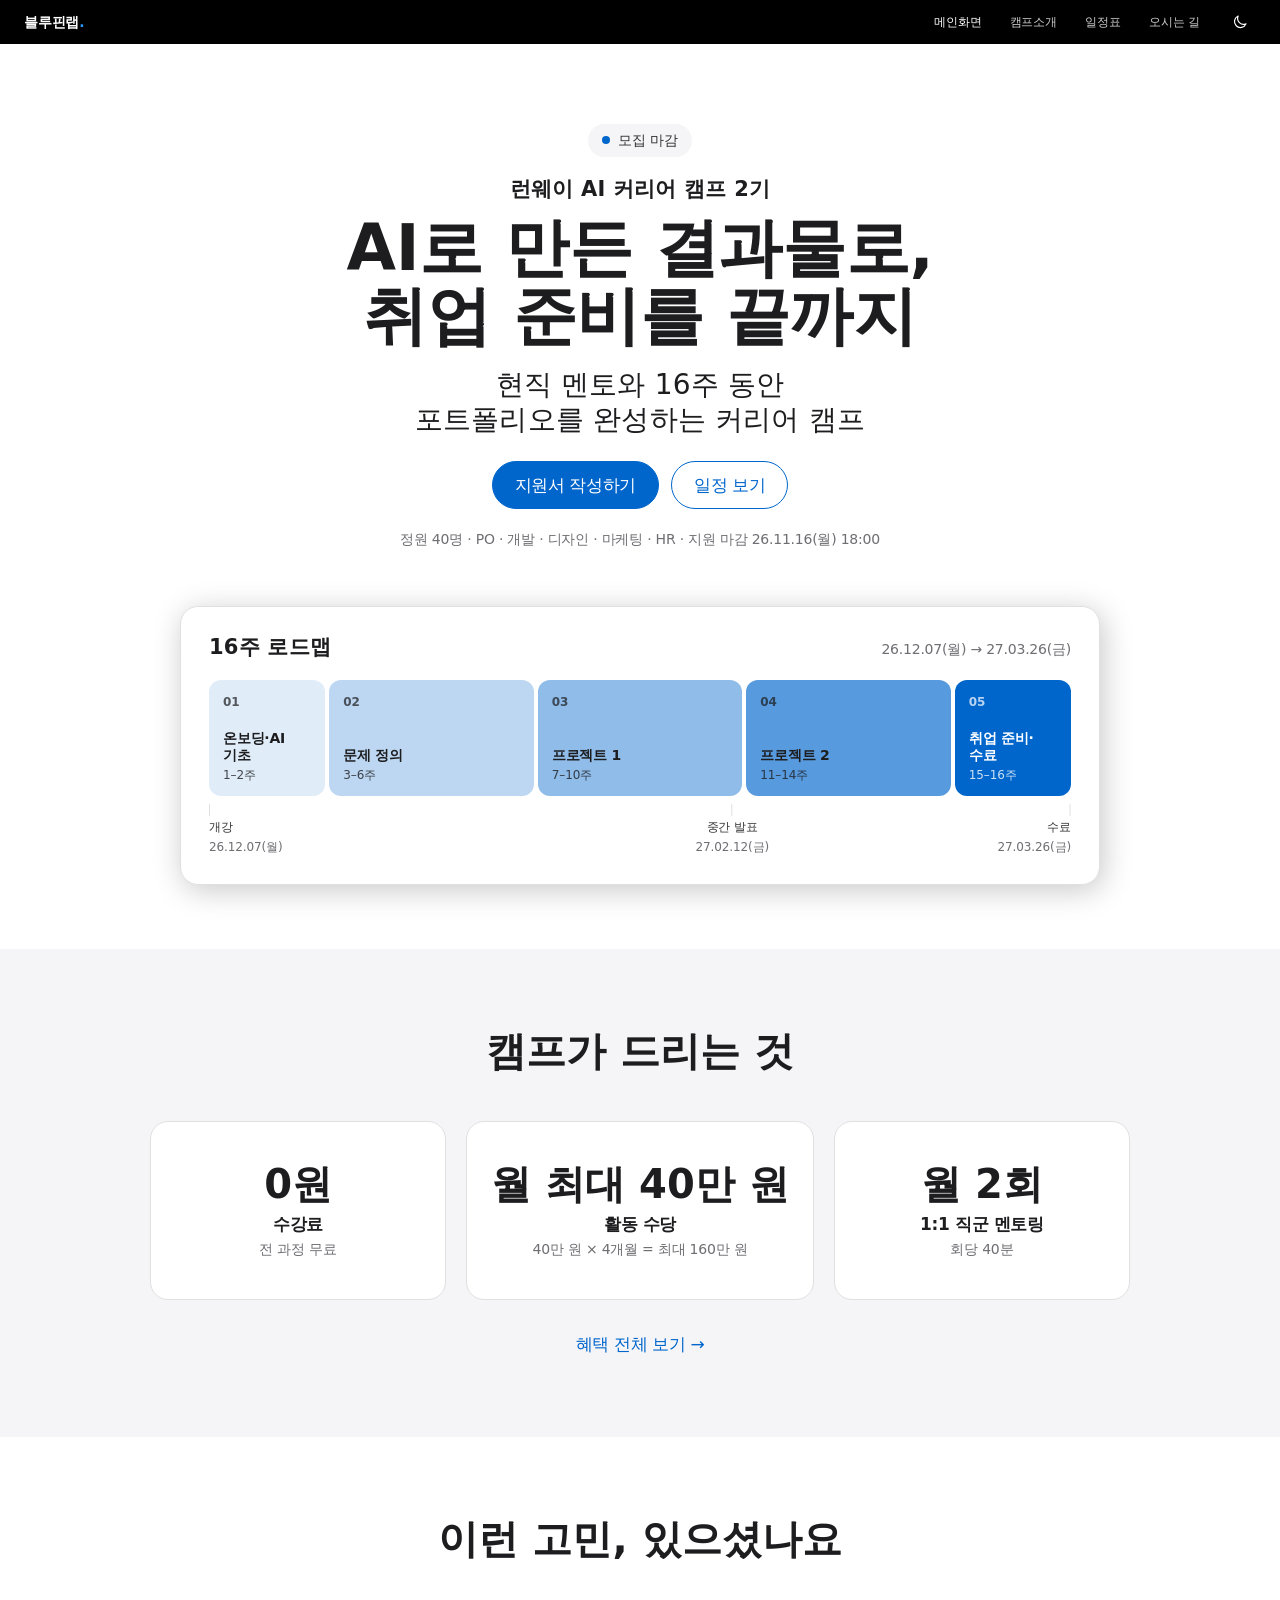
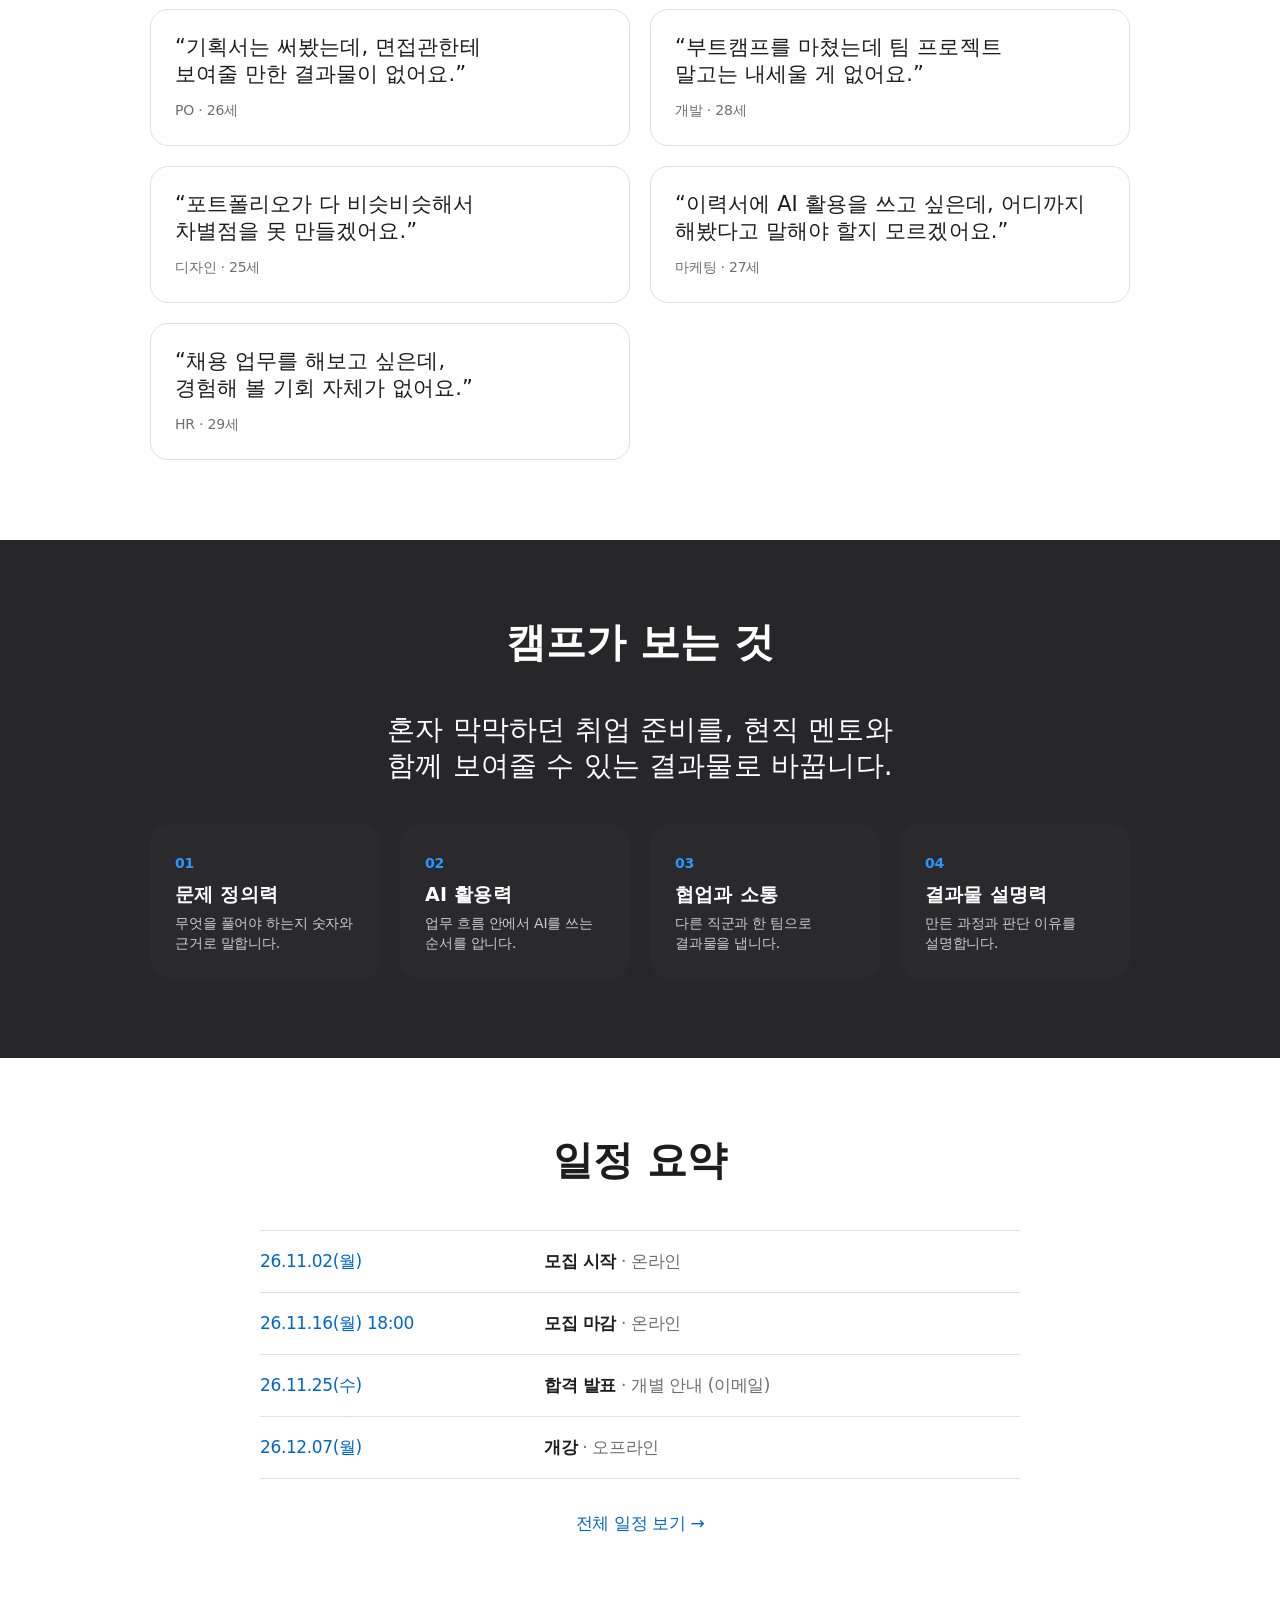
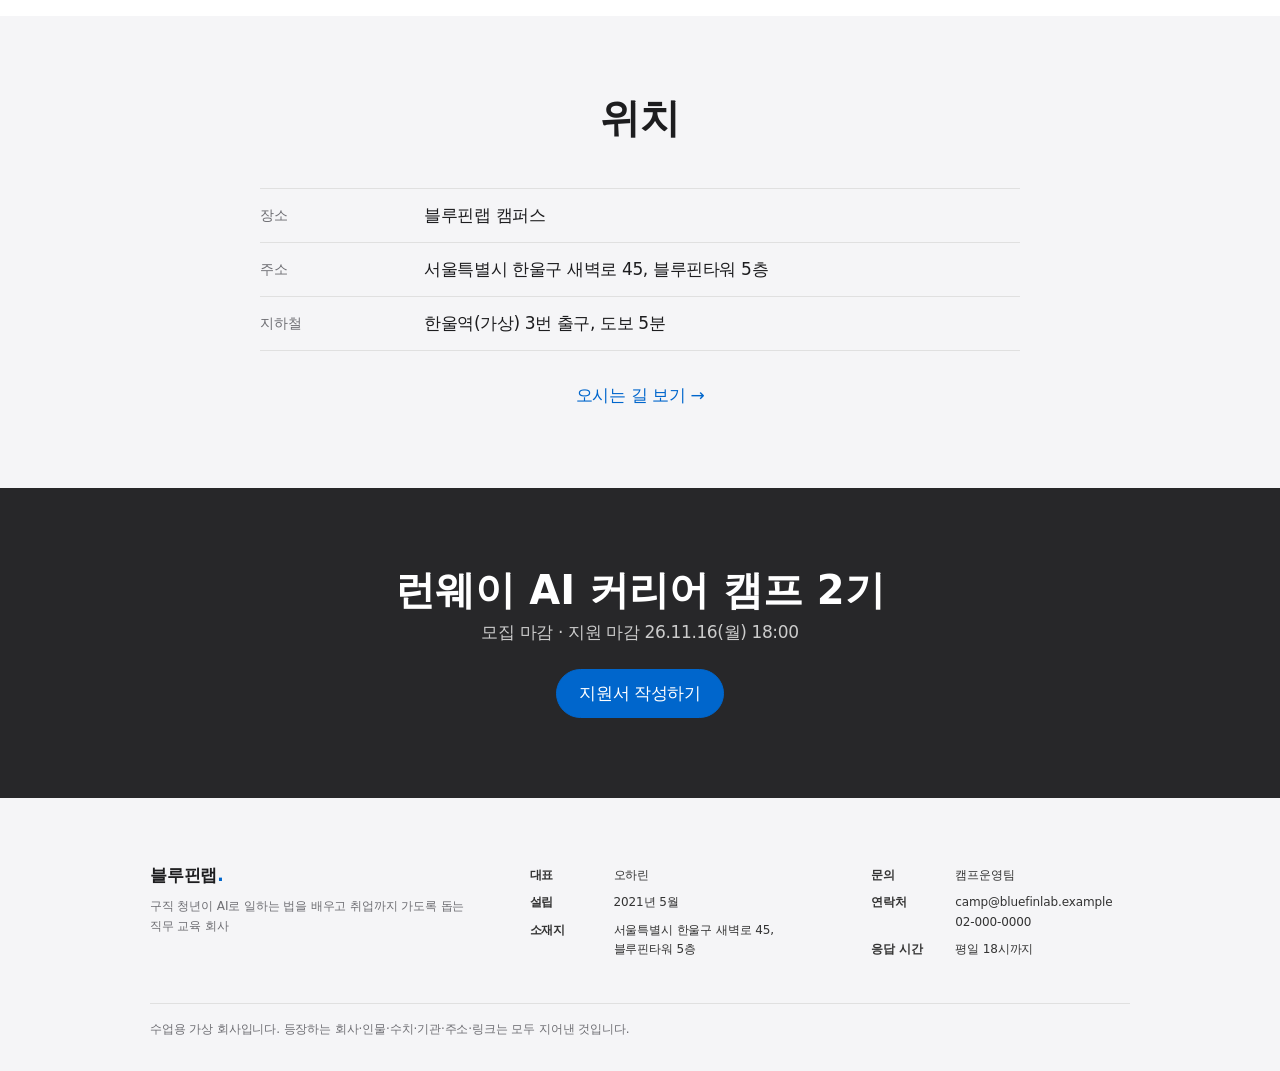
==== commit a889c744: "메인화면 개편, 다크·라이트 토글, 디자인 규칙 정리 Co-Authored-By: Claude Sonnet 5.5 <noreply@anthropic.com>" ====
--- a/index.html
+++ b/index.html
@@ -5,6 +5,7 @@
   <meta name="viewport" content="width=device-width, initial-scale=1.0">
   <title>런웨이 AI 커리어 캠프 2기</title>
   <meta name="description" content="">
+  <script src="js/theme.js"></script>
   <link rel="stylesheet" href="css/style.css">
 </head>
 <body data-page="home">
--- a/css/style.css
+++ b/css/style.css
@@ -1,137 +1,207 @@
 /* DESIGN-apple.md 기준. 값은 design/tokens.json과 같게 유지한다.
-   사진 중심, 흰색·파치먼트·니어블랙 타일이 번갈아 나오는 구조에 포인트 컬러는 Action Blue 하나. */
+   흰색·파치먼트·니어블랙 타일이 번갈아 나오고, 포인트 컬러는 Action Blue 하나.
+   라이트/다크는 의미 변수(--bg, --ink …)만 바꿔서 전환한다. */
 :root {
-  --primary: #0066cc;
-  --primary-focus: #0071e3;
-  --primary-on-dark: #2997ff;
+  --bg: #ffffff;
+  --bg-alt: #f5f5f7;
+  --surface: #ffffff;
+  --surface-alt: #fafafc;
   --ink: #1d1d1f;
-  --ink-muted-80: #333333;
-  --ink-muted-48: #7a7a7a;
-  --body-muted: #cccccc;
+  --ink-2: #333333;
+  --muted: #6e6e73;
   --hairline: #e0e0e0;
-  --divider-soft: #f0f0f0;
-  --canvas: #ffffff;
-  --parchment: #f5f5f7;
-  --pearl: #fafafc;
-  --tile-dark: #272729;
-  --black: #000000;
-  --on-dark: #ffffff;
+  --link: #0066cc;
+  --btn: #0066cc;
+  --btn-hover: #0071e3;
+  --focus: #0071e3;
+  --tile: #272729;
+  --tile-card: #2a2a2c;
+  --on-tile: #ffffff;
+  --on-tile-muted: #cccccc;
+  --link-on-tile: #2997ff;
+  --chip: rgba(210, 210, 215, 0.64);
+  --input-border: rgba(0, 0, 0, 0.08);
+  --nav: #000000;
+  --nav-text: #cccccc;
+  --product-shadow: rgba(0, 0, 0, 0.22) 3px 5px 30px 0;
 
   --r-sm: 8px;
   --r-lg: 18px;
   --r-pill: 9999px;
-
-  --s-xxs: 4px; --s-xs: 8px; --s-sm: 12px; --s-md: 17px;
-  --s-lg: 24px; --s-xl: 32px; --s-xxl: 48px; --s-section: 80px;
+  --s-section: 80px;
+
+  /* 타입 스케일 (계층: display > title > lead > subtitle > body > caption > fine) */
+  --fs-display: clamp(34px, 5.4vw, 64px);
+  --fs-title: clamp(28px, 3.6vw, 40px);
+  --fs-lead: clamp(19px, 2.2vw, 28px);
+  --fs-subtitle: 21px;
+  --fs-body: 17px;
+  --fs-caption: 14px;
+  --fs-fine: 12px;
 
   --font-display: "SF Pro Display", system-ui, -apple-system, BlinkMacSystemFont, "Pretendard", "Apple SD Gothic Neo", "Malgun Gothic", "Inter", sans-serif;
   --font-text: "SF Pro Text", system-ui, -apple-system, BlinkMacSystemFont, "Pretendard", "Apple SD Gothic Neo", "Malgun Gothic", "Inter", sans-serif;
   --max: 980px;
   --max-wide: 1240px;
+  color-scheme: light;
+}
+
+:root[data-theme="dark"] {
+  --bg: #000000;
+  --bg-alt: #161617;
+  --surface: #1d1d1f;
+  --surface-alt: #232325;
+  --ink: #f5f5f7;
+  --ink-2: #d2d2d7;
+  --muted: #98989d;
+  --hairline: #38383a;
+  --link: #2997ff;
+  --tile: #272729;
+  --tile-card: #323234;
+  --chip: rgba(70, 70, 74, 0.64);
+  --input-border: rgba(255, 255, 255, 0.18);
+  --product-shadow: rgba(0, 0, 0, 0.6) 3px 5px 30px 0;
+  color-scheme: dark;
 }
 
 * { box-sizing: border-box; margin: 0; padding: 0; }
-html { scroll-behavior: smooth; scroll-padding-top: 60px; }
-body { font-family: var(--font-text); font-size: 17px; line-height: 1.47; letter-spacing: -0.374px; color: var(--ink); background: var(--canvas); word-break: keep-all; -webkit-font-smoothing: antialiased; }
-a { color: var(--primary); text-decoration: none; }
+html { scroll-behavior: smooth; scroll-padding-top: 60px; overflow-y: scroll; }
+body { font-family: var(--font-text); font-size: 17px; line-height: 1.47; letter-spacing: -0.374px; color: var(--ink); background: var(--bg); word-break: keep-all; -webkit-font-smoothing: antialiased; transition: background-color .25s, color .25s; }
+a { color: var(--link); text-decoration: none; }
 a:hover { text-decoration: underline; }
 ul, ol { list-style: none; }
 img { max-width: 100%; display: block; }
 .container { width: min(var(--max), 100% - 48px); margin-inline: auto; }
-.muted { color: var(--ink-muted-48); }
-:focus-visible { outline: 2px solid var(--primary-focus); outline-offset: 2px; }
-
-.skip { position: absolute; left: -999px; top: 8px; background: var(--ink); color: var(--on-dark); padding: 8px 16px; z-index: 30; border-radius: var(--r-sm); }
+.muted { color: var(--muted); }
+:focus-visible { outline: 2px solid var(--focus); outline-offset: 2px; }
+
+.skip { position: absolute; left: -999px; top: 8px; background: var(--ink); color: var(--bg); padding: 8px 16px; z-index: 30; border-radius: var(--r-sm); }
 .skip:focus { left: 8px; }
 
-/* Global nav — 44px 블랙 바 */
-.header { position: sticky; top: 0; z-index: 20; background: var(--black); color: var(--on-dark); }
-.header__inner { display: flex; align-items: center; justify-content: space-between; height: 44px; width: min(var(--max-wide), 100% - 48px); margin-inline: auto; }
-.logo { font-family: var(--font-display); font-weight: 600; font-size: 14px; letter-spacing: -0.2px; color: inherit; }
+/* Global nav — 모든 페이지에서 같은 44px 블랙 바 */
+.header { position: sticky; top: 0; z-index: 20; height: 44px; background: var(--nav); color: #fff; }
+:root[data-theme="dark"] .header { border-bottom: 1px solid #2a2a2c; }
+.header__inner { display: flex; align-items: center; gap: 24px; height: 44px; width: min(var(--max-wide), 100% - 48px); margin-inline: auto; }
+.logo { font-family: var(--font-display); font-weight: 600; font-size: 14px; letter-spacing: -0.2px; color: inherit; white-space: nowrap; }
 .logo:hover { text-decoration: none; }
-.logo span { color: var(--primary-on-dark); }
-.nav { display: flex; gap: 28px; font-size: 12px; letter-spacing: -0.12px; }
-.nav a { color: var(--body-muted); line-height: 44px; }
-.nav a:hover { color: var(--on-dark); text-decoration: none; }
-.nav a[aria-current="page"] { color: var(--on-dark); }
-.menu-btn { display: none; background: none; border: 0; width: 44px; height: 44px; cursor: pointer; flex-direction: column; justify-content: center; align-items: center; gap: 6px; }
-.menu-btn span { display: block; width: 18px; height: 1px; background: var(--on-dark); }
-
-/* Hero / page head — 가운데 정렬 타일 */
-.hero { padding: var(--s-section) 0; text-align: center; background: var(--canvas); }
-.page-head { padding: var(--s-section) 0 64px; text-align: center; background: var(--canvas); }
+.logo span { color: var(--link-on-tile); }
+.nav { display: flex; gap: 28px; margin-left: auto; font-size: 12px; letter-spacing: -0.12px; }
+.nav a { color: var(--nav-text); line-height: 44px; white-space: nowrap; }
+.nav a:hover { color: #fff; text-decoration: none; }
+.nav a[aria-current="page"] { color: #fff; }
+.header__tools { display: flex; align-items: center; gap: 4px; }
+.icon-btn { display: grid; place-items: center; width: 32px; height: 32px; border: 0; border-radius: 50%; background: transparent; color: #fff; cursor: pointer; transition: background .15s, transform .12s; }
+.icon-btn:hover { background: rgba(255, 255, 255, 0.14); }
+.icon-btn:active { transform: scale(0.95); }
+.icon-btn svg { width: 18px; height: 18px; fill: none; stroke: currentColor; stroke-width: 1.6; stroke-linecap: round; stroke-linejoin: round; }
+.icon-btn .i-sun { display: none; }
+:root[data-theme="dark"] .icon-btn .i-sun { display: block; }
+:root[data-theme="dark"] .icon-btn .i-moon { display: none; }
+.menu-btn { display: none; flex-direction: column; justify-content: center; align-items: center; gap: 5px; }
+.menu-btn span { display: block; width: 16px; height: 1px; background: currentColor; }
+
+/* Hero / page head */
+.hero { padding: var(--s-section) 0 64px; text-align: center; background: var(--bg); }
+.page-head { padding: var(--s-section) 0 64px; text-align: center; background: var(--bg); }
+.chip { display: inline-flex; align-items: center; gap: 8px; padding: 6px 14px; margin-bottom: 20px; border-radius: var(--r-pill); background: var(--bg-alt); color: var(--ink-2); font-size: 14px; letter-spacing: -0.224px; }
+.chip::before { content: ""; width: 8px; height: 8px; border-radius: 50%; background: var(--btn); }
 .eyebrow { font-family: var(--font-display); font-size: 21px; font-weight: 600; letter-spacing: 0.231px; line-height: 1.19; margin-bottom: 12px; }
-.eyebrow .dot { display: none; }
-h1 { font-family: var(--font-display); font-size: clamp(34px, 5vw, 56px); font-weight: 600; line-height: 1.07; letter-spacing: -0.28px; margin-bottom: 16px; }
-.lead { font-family: var(--font-display); font-size: clamp(19px, 2.2vw, 28px); font-weight: 400; line-height: 1.25; letter-spacing: 0.196px; max-width: 700px; margin: 0 auto 24px; }
-.hero__meta { font-size: 14px; letter-spacing: -0.224px; color: var(--ink-muted-48); margin: 40px 0 24px; }
-
-.core { display: grid; grid-template-columns: repeat(3, 1fr); gap: 0; margin: 48px auto 0; max-width: 820px; }
-.core li { padding: 8px 16px; }
-.core strong { display: block; font-family: var(--font-display); font-size: clamp(22px, 3vw, 34px); font-weight: 600; line-height: 1.1; letter-spacing: 0; white-space: nowrap; }
-h1, .lead, .statement, .persona__text { text-wrap: balance; }
+h1 { font-family: var(--font-display); font-size: var(--fs-display); font-weight: 600; line-height: 1.07; letter-spacing: -0.28px; margin-bottom: 16px; text-wrap: balance; }
+.lead { font-family: var(--font-display); font-size: var(--fs-lead); font-weight: 400; line-height: 1.25; letter-spacing: 0.196px; max-width: 700px; margin: 0 auto 24px; text-wrap: balance; }
 .section .lead, #define .muted { text-align: center; }
-.core span { font-size: 14px; letter-spacing: -0.224px; color: var(--ink-muted-48); }
+.hero__actions { display: flex; gap: 12px; justify-content: center; flex-wrap: wrap; margin-top: 8px; }
+.hero__meta { font-size: 14px; letter-spacing: -0.224px; color: var(--muted); margin-top: 20px; }
+
+/* Journey — 16주 로드맵 비주얼 (제품 렌더 자리, 그림자는 여기와 약도에만) */
+.journey { max-width: 920px; margin: 56px auto 0; padding: 28px; text-align: left; background: var(--surface); border: 1px solid var(--hairline); border-radius: var(--r-lg); box-shadow: var(--product-shadow); }
+.journey__head { display: flex; justify-content: space-between; align-items: baseline; gap: 16px; flex-wrap: wrap; margin-bottom: 20px; }
+.journey__title { font-family: var(--font-display); font-size: 21px; font-weight: 600; letter-spacing: 0.231px; }
+.journey__range { font-size: 14px; letter-spacing: -0.224px; color: var(--muted); font-variant-numeric: tabular-nums; }
+.track { display: flex; gap: 4px; }
+.seg { display: flex; flex-direction: column; justify-content: space-between; gap: 18px; min-height: 112px; padding: 14px 14px 12px; border-radius: 12px; color: var(--ink); }
+.seg:nth-child(1) { background: color-mix(in srgb, var(--btn) 12%, var(--surface)); }
+.seg:nth-child(2) { background: color-mix(in srgb, var(--btn) 26%, var(--surface)); }
+.seg:nth-child(3) { background: color-mix(in srgb, var(--btn) 44%, var(--surface)); }
+.seg:nth-child(4) { background: color-mix(in srgb, var(--btn) 66%, var(--surface)); }
+.seg:nth-child(5) { background: var(--btn); color: #fff; }
+.seg__no { font-size: 12px; font-weight: 600; letter-spacing: -0.12px; opacity: .72; font-variant-numeric: tabular-nums; }
+.seg b { display: block; font-size: 14px; font-weight: 600; line-height: 1.25; letter-spacing: -0.224px; }
+.seg small { display: block; margin-top: 2px; font-size: 12px; letter-spacing: -0.12px; opacity: .8; }
+.marks { position: relative; height: 52px; margin-top: 8px; }
+.mark { position: absolute; top: 0; transform: translateX(-50%); display: flex; flex-direction: column; align-items: center; gap: 4px; font-size: 12px; letter-spacing: -0.12px; line-height: 1.3; white-space: nowrap; text-align: center; color: var(--ink-2); }
+.mark::before { content: ""; width: 1px; height: 12px; background: var(--hairline); }
+.mark time { color: var(--muted); font-variant-numeric: tabular-nums; }
+.mark--start { transform: none; align-items: flex-start; text-align: left; }
+.mark--end { transform: translateX(-100%); align-items: flex-end; text-align: right; }
 
 /* Buttons — 블루 pill */
-.btn { display: inline-flex; align-items: center; justify-content: center; min-height: 44px; padding: 11px 22px; background: var(--primary); color: var(--on-dark); font-size: 17px; letter-spacing: -0.374px; border-radius: var(--r-pill); border: 1px solid var(--primary); transition: transform .12s; }
-.btn:hover { text-decoration: none; background: var(--primary-focus); }
+.btn { display: inline-flex; align-items: center; justify-content: center; min-height: 44px; padding: 11px 22px; background: var(--btn); color: #fff; font: inherit; font-size: 17px; letter-spacing: -0.374px; border-radius: var(--r-pill); border: 1px solid var(--btn); cursor: pointer; transition: transform .12s, background-color .15s; }
+.btn:hover { text-decoration: none; background: var(--btn-hover); border-color: var(--btn-hover); }
 .btn:active { transform: scale(0.95); }
+.btn--ghost { background: transparent; color: var(--link); border-color: var(--link); }
+.btn--ghost:hover { background: transparent; color: var(--link); border-color: var(--btn-hover); }
 
 /* Section — 색 변화가 곧 구분선 */
-.section { padding: var(--s-section) 0; background: var(--canvas); }
-main > section:nth-child(even) { background: var(--parchment); }
-main > section.section--dark, main > section.cta { background: var(--tile-dark); color: var(--on-dark); }
-.section--dark .muted, .cta .muted { color: var(--body-muted); }
-.section--dark a { color: var(--primary-on-dark); }
+.section { padding: var(--s-section) 0; background: var(--bg); }
+main > section:nth-child(even) { background: var(--bg-alt); }
+main > section.section--dark, main > section.cta { background: var(--tile); color: var(--on-tile); }
+.section--dark .muted, .cta .muted { color: var(--on-tile-muted); }
+.section--dark a { color: var(--link-on-tile); }
 .section__head { margin-bottom: 48px; text-align: center; }
-.section__title { font-family: var(--font-display); font-size: clamp(28px, 3.6vw, 40px); font-weight: 600; line-height: 1.1; letter-spacing: 0; }
-.statement { font-family: var(--font-display); font-size: clamp(21px, 2.6vw, 28px); font-weight: 400; line-height: 1.3; letter-spacing: 0.196px; max-width: 720px; margin: 0 auto 40px; text-align: center; }
+.section__title { font-family: var(--font-display); font-size: var(--fs-title); font-weight: 600; line-height: 1.1; letter-spacing: 0; }
+.statement { font-family: var(--font-display); font-size: clamp(21px, 2.6vw, 28px); font-weight: 400; line-height: 1.3; letter-spacing: 0.196px; max-width: 720px; margin: 0 auto 40px; text-align: center; text-wrap: balance; }
 .more { margin-top: 32px; text-align: center; }
 h3 { font-family: var(--font-display); font-size: 21px; font-weight: 600; line-height: 1.19; letter-spacing: 0.231px; }
 
-/* Cards — 18px 둥근 모서리 + 1px 헤어라인, 그림자 없음 */
+/* Perks — 혜택 3타일 */
+.perks { display: grid; grid-template-columns: repeat(3, 1fr); gap: 20px; }
+.perk { padding: 40px 24px; text-align: center; background: var(--surface); border: 1px solid var(--hairline); border-radius: var(--r-lg); }
+.perk strong { display: block; font-family: var(--font-display); font-size: var(--fs-title); font-weight: 600; line-height: 1.1; letter-spacing: 0; margin-bottom: 8px; white-space: nowrap; }
+.perk h3 { font-size: 17px; letter-spacing: -0.374px; margin-bottom: 4px; }
+.perk p { font-size: 14px; letter-spacing: -0.224px; line-height: 1.43; color: var(--muted); }
+
+/* Cards — 18px 둥근 모서리 + 1px 헤어라인 */
 .grid { display: grid; gap: 20px; }
 .grid--4 { grid-template-columns: repeat(4, 1fr); }
 .grid--3 { grid-template-columns: repeat(3, 1fr); }
-.cell, .person, .stat, .persona, .step { background: var(--canvas); border: 1px solid var(--hairline); border-radius: var(--r-lg); padding: var(--s-lg); }
-.section--dark .cell, .section--dark .stat { background: #2a2a2c; border-color: transparent; }
+.cell, .person, .stat, .persona, .step { background: var(--surface); border: 1px solid var(--hairline); border-radius: var(--r-lg); padding: 24px; }
+.section--dark .cell, .section--dark .stat { background: var(--tile-card); border-color: transparent; }
 .cell h3 { margin: 8px 0; font-size: 19px; }
 .cell p { font-size: 14px; letter-spacing: -0.224px; line-height: 1.43; }
-.num { font-size: 14px; font-weight: 600; color: var(--primary); letter-spacing: -0.224px; font-variant-numeric: tabular-nums; }
-.section--dark .num { color: var(--primary-on-dark); }
+.num { font-size: 14px; font-weight: 600; color: var(--link); letter-spacing: -0.224px; font-variant-numeric: tabular-nums; }
+.section--dark .num { color: var(--link-on-tile); }
 
 /* Personas */
 .personas { display: grid; grid-template-columns: repeat(2, 1fr); gap: 20px; }
-.persona__text { font-family: var(--font-display); font-size: 21px; font-weight: 400; line-height: 1.3; letter-spacing: 0.1px; margin-bottom: 12px; }
-.persona__who { font-size: 14px; letter-spacing: -0.224px; color: var(--ink-muted-48); }
+.persona__text { font-family: var(--font-display); font-size: 21px; font-weight: 400; line-height: 1.3; letter-spacing: 0.1px; margin-bottom: 12px; text-wrap: balance; }
+.persona__who { font-size: 14px; letter-spacing: -0.224px; color: var(--muted); }
 
 /* Timeline */
 .timeline { max-width: 760px; margin-inline: auto; }
 .timeline li { display: grid; grid-template-columns: 260px 1fr; gap: 24px; padding: 18px 0; border-bottom: 1px solid var(--hairline); }
 .timeline li:first-child { border-top: 1px solid var(--hairline); }
-.timeline time { color: var(--primary); font-variant-numeric: tabular-nums; }
+.timeline time { color: var(--link); font-variant-numeric: tabular-nums; }
 
 /* Definition list */
 .defs { max-width: 760px; margin-inline: auto; }
 .defs div { display: grid; grid-template-columns: 140px 1fr; gap: 24px; padding: 14px 0; border-bottom: 1px solid var(--hairline); }
 .defs div:first-child { border-top: 1px solid var(--hairline); }
-.defs dt { font-size: 14px; letter-spacing: -0.224px; color: var(--ink-muted-48); padding-top: 2px; }
+.defs dt { font-size: 14px; letter-spacing: -0.224px; color: var(--muted); padding-top: 2px; }
 .split .defs { max-width: none; }
 
 /* Table */
-.table-scroll { overflow-x: auto; background: var(--canvas); border: 1px solid var(--hairline); border-radius: var(--r-lg); }
+.table-scroll { overflow-x: auto; background: var(--surface); border: 1px solid var(--hairline); border-radius: var(--r-lg); }
 .table { width: 100%; border-collapse: collapse; font-size: 14px; letter-spacing: -0.224px; line-height: 1.43; }
 .table th, .table td { text-align: left; padding: 16px 20px; border-bottom: 1px solid var(--hairline); vertical-align: top; }
 .table tr:last-child th, .table tr:last-child td { border-bottom: 0; }
-.table thead th { font-weight: 600; color: var(--ink-muted-48); background: var(--pearl); }
+.table thead th { font-weight: 600; color: var(--muted); background: var(--surface-alt); }
 .table tbody th { font-weight: 600; white-space: nowrap; }
 .table b { font-weight: 600; font-size: 17px; }
 
 /* People */
-.avatar { display: grid; place-items: center; width: 48px; height: 48px; border-radius: 50%; background: var(--parchment); font-weight: 600; margin-bottom: 16px; }
+.avatar { display: grid; place-items: center; width: 48px; height: 48px; border-radius: 50%; background: var(--bg-alt); font-weight: 600; margin-bottom: 16px; }
 .person h3 { margin-bottom: 2px; }
-.person__role { font-size: 14px; font-weight: 600; letter-spacing: -0.224px; color: var(--primary); margin-bottom: 12px; }
+.person__role { font-size: 14px; font-weight: 600; letter-spacing: -0.224px; color: var(--link); margin-bottom: 12px; }
 .person p { font-size: 14px; letter-spacing: -0.224px; line-height: 1.43; margin-bottom: 8px; }
 .person .muted { margin-bottom: 12px; }
 
@@ -143,7 +213,7 @@
 .plain li:first-child { border-top: 1px solid var(--hairline); }
 .plain b { min-width: 80px; font-weight: 600; }
 .check li { padding: 12px 0 12px 24px; position: relative; border-bottom: 1px solid var(--hairline); }
-.check li::before { content: ""; position: absolute; left: 0; top: 21px; width: 8px; height: 8px; border-radius: 50%; background: var(--primary); }
+.check li::before { content: ""; position: absolute; left: 0; top: 21px; width: 8px; height: 8px; border-radius: 50%; background: var(--btn); }
 .check + p { margin-top: 16px; font-size: 14px; letter-spacing: -0.224px; }
 .split { display: grid; grid-template-columns: 1fr 1fr; gap: 64px; }
 .split h3 { margin-bottom: 16px; }
@@ -152,16 +222,16 @@
 .stats { display: grid; grid-template-columns: repeat(4, 1fr); gap: 20px; margin-bottom: 24px; }
 .stat { text-align: center; }
 .stat strong { display: block; font-family: var(--font-display); font-size: clamp(28px, 3.4vw, 40px); font-weight: 600; line-height: 1.1; letter-spacing: 0; font-variant-numeric: tabular-nums; }
-.stat span { font-size: 14px; letter-spacing: -0.224px; color: var(--ink-muted-48); }
-.stat small { display: block; font-size: 12px; letter-spacing: -0.12px; color: var(--ink-muted-48); margin-top: 4px; }
-.section--dark .stat strong { color: var(--on-dark); }
-.section--dark .stat span, .section--dark .stat small { color: var(--body-muted); }
+.stat span { font-size: 14px; letter-spacing: -0.224px; color: var(--muted); }
+.stat small { display: block; font-size: 12px; letter-spacing: -0.12px; color: var(--muted); margin-top: 4px; }
+.section--dark .stat strong { color: var(--on-tile); }
+.section--dark .stat span, .section--dark .stat small { color: var(--on-tile-muted); }
 #stats .container > .muted { text-align: center; font-size: 12px; }
 
 /* Steps */
 .steps { display: grid; grid-template-columns: repeat(4, 1fr); gap: 20px; margin-bottom: 40px; }
 .step h3 { margin: 8px 0 4px; font-size: 19px; }
-.step__date { font-size: 14px; letter-spacing: -0.224px; color: var(--primary); margin-bottom: 8px; font-variant-numeric: tabular-nums; }
+.step__date { font-size: 14px; letter-spacing: -0.224px; color: var(--link); margin-bottom: 8px; font-variant-numeric: tabular-nums; }
 .step .muted { font-size: 14px; letter-spacing: -0.224px; line-height: 1.43; }
 #apply .container > p:last-child { text-align: center; }
 
@@ -171,28 +241,51 @@
 .faq details:first-child { border-top: 1px solid var(--hairline); }
 .faq summary { cursor: pointer; padding: 20px 40px 20px 0; list-style: none; position: relative; font-weight: 600; }
 .faq summary::-webkit-details-marker { display: none; }
-.faq summary::after { content: "+"; position: absolute; right: 4px; top: 16px; font-weight: 300; font-size: 24px; color: var(--primary); }
+.faq summary::after { content: "+"; position: absolute; right: 4px; top: 16px; font-weight: 300; font-size: 24px; color: var(--link); }
 .faq details[open] summary::after { content: "−"; }
-.faq p { padding: 0 0 20px; color: var(--ink-muted-80); }
-
-/* Map — 시스템에서 유일한 그림자는 이미지에만 */
+.faq p { padding: 0 0 20px; color: var(--ink-2); }
+
+/* Map */
 .map { max-width: 820px; margin-inline: auto; }
-.map img { width: 100%; border-radius: var(--r-sm); box-shadow: rgba(0, 0, 0, 0.22) 3px 5px 30px 0; }
+.map img { width: 100%; border-radius: var(--r-sm); box-shadow: var(--product-shadow); }
 
 /* CTA — 마지막 다크 타일 */
 .cta { text-align: center; }
 .cta__inner { display: flex; flex-direction: column; align-items: center; gap: 24px; }
-.cta__title { font-family: var(--font-display); font-size: clamp(28px, 3.6vw, 40px); font-weight: 600; line-height: 1.1; letter-spacing: 0; margin-bottom: 8px; }
-
-/* Footer */
-.footer { background: var(--parchment); color: var(--ink-muted-80); padding: 64px 0 32px; font-size: 12px; letter-spacing: -0.12px; line-height: 1.6; }
+.cta__title { font-family: var(--font-display); font-size: var(--fs-title); font-weight: 600; line-height: 1.1; letter-spacing: 0; margin-bottom: 8px; }
+
+/* Footer — 모든 페이지 공통 */
+.footer { background: var(--bg-alt); color: var(--ink-2); padding: 64px 0 32px; font-size: 12px; letter-spacing: -0.12px; line-height: 1.6; }
 .footer__grid { display: grid; grid-template-columns: 1.2fr 1fr 1fr; gap: 48px; }
 .footer .logo { display: inline-block; margin-bottom: 8px; color: var(--ink); font-size: 17px; }
-.footer .logo span { color: var(--primary); }
+.footer .logo span { color: var(--link); }
 .footer .defs { max-width: none; }
 .footer .defs div { grid-template-columns: 72px 1fr; gap: 12px; padding: 4px 0; border: 0; }
-.footer .defs dt { font-size: 12px; font-weight: 600; letter-spacing: -0.12px; color: var(--ink-muted-80); padding: 0; }
-.footer__notice { margin-top: 40px; padding-top: 16px; border-top: 1px solid var(--hairline); color: var(--ink-muted-48); }
+.footer .defs dt { font-size: 12px; font-weight: 600; letter-spacing: -0.12px; color: var(--ink-2); padding: 0; }
+.footer__notice { margin-top: 40px; padding-top: 16px; border-top: 1px solid var(--hairline); color: var(--muted); }
+
+/* 지원서 팝업 */
+.modal-open { overflow: hidden; }
+.modal { border: 1px solid var(--hairline); border-radius: var(--r-lg); padding: 0; width: min(520px, 100% - 32px); max-height: calc(100vh - 48px); overflow-y: auto; margin: auto; background: var(--surface); color: var(--ink); }
+.modal::backdrop { background: rgba(0, 0, 0, 0.48); backdrop-filter: saturate(180%) blur(20px); }
+.modal__panel { padding: 40px 32px 32px; display: flex; flex-direction: column; gap: 16px; }
+.modal__panel[hidden] { display: none; }
+.modal__title { font-family: var(--font-display); font-size: 28px; font-weight: 600; line-height: 1.14; letter-spacing: 0.196px; }
+.modal .eyebrow { font-size: 14px; letter-spacing: -0.224px; color: var(--link); margin-bottom: 0; }
+.modal__close { position: absolute; top: 12px; right: 12px; width: 44px; height: 44px; border: 0; border-radius: 50%; background: var(--chip); color: var(--ink); font-size: 22px; line-height: 1; cursor: pointer; transition: transform .12s; }
+.modal__close:active { transform: scale(0.95); }
+.field { display: flex; flex-direction: column; gap: 6px; font-size: 14px; font-weight: 600; letter-spacing: -0.224px; }
+.input { width: 100%; min-height: 44px; padding: 11px 20px; font: inherit; font-size: 17px; font-weight: 400; letter-spacing: -0.374px; color: var(--ink); background: var(--surface); border: 1px solid var(--input-border); border-radius: var(--r-pill); appearance: none; }
+select.input { background-image: linear-gradient(45deg, transparent 50%, var(--muted) 50%), linear-gradient(135deg, var(--muted) 50%, transparent 50%); background-position: calc(100% - 22px) 50%, calc(100% - 16px) 50%; background-size: 6px 6px; background-repeat: no-repeat; padding-right: 40px; }
+.input--area { border-radius: var(--r-lg); resize: vertical; min-height: 112px; line-height: 1.47; }
+.input::placeholder { color: var(--muted); }
+.input:focus-visible { outline: 2px solid var(--focus); outline-offset: 0; border-color: transparent; }
+.input[aria-invalid="true"] { border-color: var(--ink); border-width: 2px; padding: 10px 19px; }
+.check-field { display: flex; gap: 12px; align-items: flex-start; font-size: 14px; letter-spacing: -0.224px; color: var(--ink-2); }
+.check-field input { width: 20px; height: 20px; margin-top: 1px; flex: none; accent-color: var(--btn); }
+.form-error { font-size: 14px; letter-spacing: -0.224px; color: var(--ink); background: var(--bg-alt); border-radius: var(--r-sm); padding: 10px 14px; }
+.form-error[hidden] { display: none; }
+.modal__actions { display: flex; justify-content: flex-end; gap: 12px; margin-top: 8px; }
 
 /* Reveal */
 .reveal { opacity: 0; transform: translateY(12px); transition: opacity .5s ease, transform .5s ease; }
@@ -200,6 +293,7 @@
 @media (prefers-reduced-motion: reduce) {
   .reveal { opacity: 1; transform: none; transition: none; }
   html { scroll-behavior: auto; }
+  body, .btn, .icon-btn { transition: none; }
 }
 
 /* Tablet landscape ≤ 1023 */
@@ -207,13 +301,14 @@
   .grid--4, .stats, .steps { grid-template-columns: repeat(2, 1fr); }
 }
 
-/* Tablet portrait ≤ 833: 글로벌 네비 → 햄버거 */
+/* Tablet portrait ≤ 833: 메뉴는 햄버거로, 크기와 높이는 그대로 */
 @media (max-width: 833px) {
   .menu-btn { display: flex; }
-  .nav { position: absolute; top: 44px; left: 0; right: 0; flex-direction: column; gap: 0; background: var(--black); display: none; padding-bottom: 8px; }
+  .nav { position: absolute; top: 44px; left: 0; right: 0; margin: 0; flex-direction: column; gap: 0; background: var(--nav); display: none; padding-bottom: 8px; }
   .nav.is-open { display: flex; }
-  .nav a { padding: 0 24px; font-size: 14px; line-height: 44px; }
-  .grid--3, .split, .footer__grid { grid-template-columns: 1fr; }
+  .nav a { padding: 0 24px; font-size: 14px; }
+  .header__tools { margin-left: auto; }
+  .grid--3, .split, .footer__grid, .perks { grid-template-columns: 1fr; }
   .split { gap: 40px; }
   .footer__grid { gap: 24px; }
 }
@@ -221,41 +316,21 @@
 /* Phone ≤ 640 */
 @media (max-width: 640px) {
   .hero, .page-head, .section { padding-block: 48px; }
+  .hero { padding-bottom: 40px; }
   .section__head { margin-bottom: 32px; }
-  .core, .personas, .grid--4, .stats, .steps { grid-template-columns: 1fr; }
+  .personas, .grid--4, .stats, .steps { grid-template-columns: 1fr; }
   .timeline li, .rows li { grid-template-columns: 1fr; gap: 2px; }
   .defs div { grid-template-columns: 88px 1fr; gap: 16px; }
   .table { min-width: 480px; }
   .table tbody th { white-space: normal; }
   .plain li { flex-direction: column; gap: 2px; }
-}
-
-/* 지원서 팝업 — 그림자 없이 18px 면 + 반투명 블러 배경 */
-.btn--ghost { background: transparent; color: var(--primary); }
-.btn--ghost:hover { background: transparent; border-color: var(--primary-focus); color: var(--primary-focus); }
-.modal-open { overflow: hidden; }
-.modal { border: 1px solid var(--hairline); border-radius: var(--r-lg); padding: 0; width: min(520px, 100% - 32px); max-height: calc(100vh - 48px); overflow-y: auto; margin: auto; background: var(--canvas); color: var(--ink); }
-.modal::backdrop { background: rgba(0, 0, 0, 0.48); backdrop-filter: saturate(180%) blur(20px); }
-.modal__panel { padding: 40px 32px 32px; display: flex; flex-direction: column; gap: 16px; }
-.modal__panel[hidden] { display: none; }
-.modal__title { font-family: var(--font-display); font-size: 28px; font-weight: 600; line-height: 1.14; letter-spacing: 0.196px; }
-.modal .eyebrow { font-size: 14px; letter-spacing: -0.224px; color: var(--primary); margin-bottom: 0; }
-.modal__close { position: absolute; top: 12px; right: 12px; width: 44px; height: 44px; border: 0; border-radius: 50%; background: rgba(210, 210, 215, 0.64); color: var(--ink); font-size: 22px; line-height: 1; cursor: pointer; transition: transform .12s; }
-.modal__close:active { transform: scale(0.95); }
-.field { display: flex; flex-direction: column; gap: 6px; font-size: 14px; font-weight: 600; letter-spacing: -0.224px; }
-.input { width: 100%; min-height: 44px; padding: 11px 20px; font: inherit; font-size: 17px; font-weight: 400; letter-spacing: -0.374px; color: var(--ink); background: var(--canvas); border: 1px solid rgba(0, 0, 0, 0.08); border-radius: var(--r-pill); appearance: none; }
-select.input { background-image: linear-gradient(45deg, transparent 50%, var(--ink-muted-48) 50%), linear-gradient(135deg, var(--ink-muted-48) 50%, transparent 50%); background-position: calc(100% - 22px) 50%, calc(100% - 16px) 50%; background-size: 6px 6px; background-repeat: no-repeat; padding-right: 40px; }
-.input--area { border-radius: var(--r-lg); resize: vertical; min-height: 112px; line-height: 1.47; }
-.input::placeholder { color: var(--ink-muted-48); }
-.input:focus-visible { outline: 2px solid var(--primary-focus); outline-offset: 0; border-color: transparent; }
-.input[aria-invalid="true"] { border-color: var(--ink); border-width: 2px; padding: 10px 19px; }
-.check-field { display: flex; gap: 12px; align-items: flex-start; font-size: 14px; letter-spacing: -0.224px; color: var(--ink-muted-80); }
-.check-field input { width: 20px; height: 20px; margin-top: 1px; flex: none; accent-color: var(--primary); }
-.form-error { font-size: 14px; letter-spacing: -0.224px; color: var(--ink); background: var(--parchment); border-radius: var(--r-sm); padding: 10px 14px; }
-.form-error[hidden] { display: none; }
-.modal__actions { display: flex; justify-content: flex-end; gap: 12px; margin-top: 8px; }
-.modal__done { text-align: left; }
-@media (max-width: 640px) {
+  .journey { padding: 16px; margin-top: 40px; }
+  .track { flex-direction: column; }
+  .seg { flex: none !important; flex-direction: row; justify-content: flex-start; align-items: center; min-height: 56px; gap: 16px; }
+  .seg > span:first-child { flex: none; }
+  .marks { height: auto; display: grid; gap: 6px; margin-top: 16px; }
+  .mark, .mark--start, .mark--end { position: static; transform: none; flex-direction: row; gap: 8px; align-items: baseline; text-align: left; }
+  .mark::before { display: none; }
   .modal__panel { padding: 32px 20px 24px; }
   .modal__actions .btn { flex: 1; }
 }
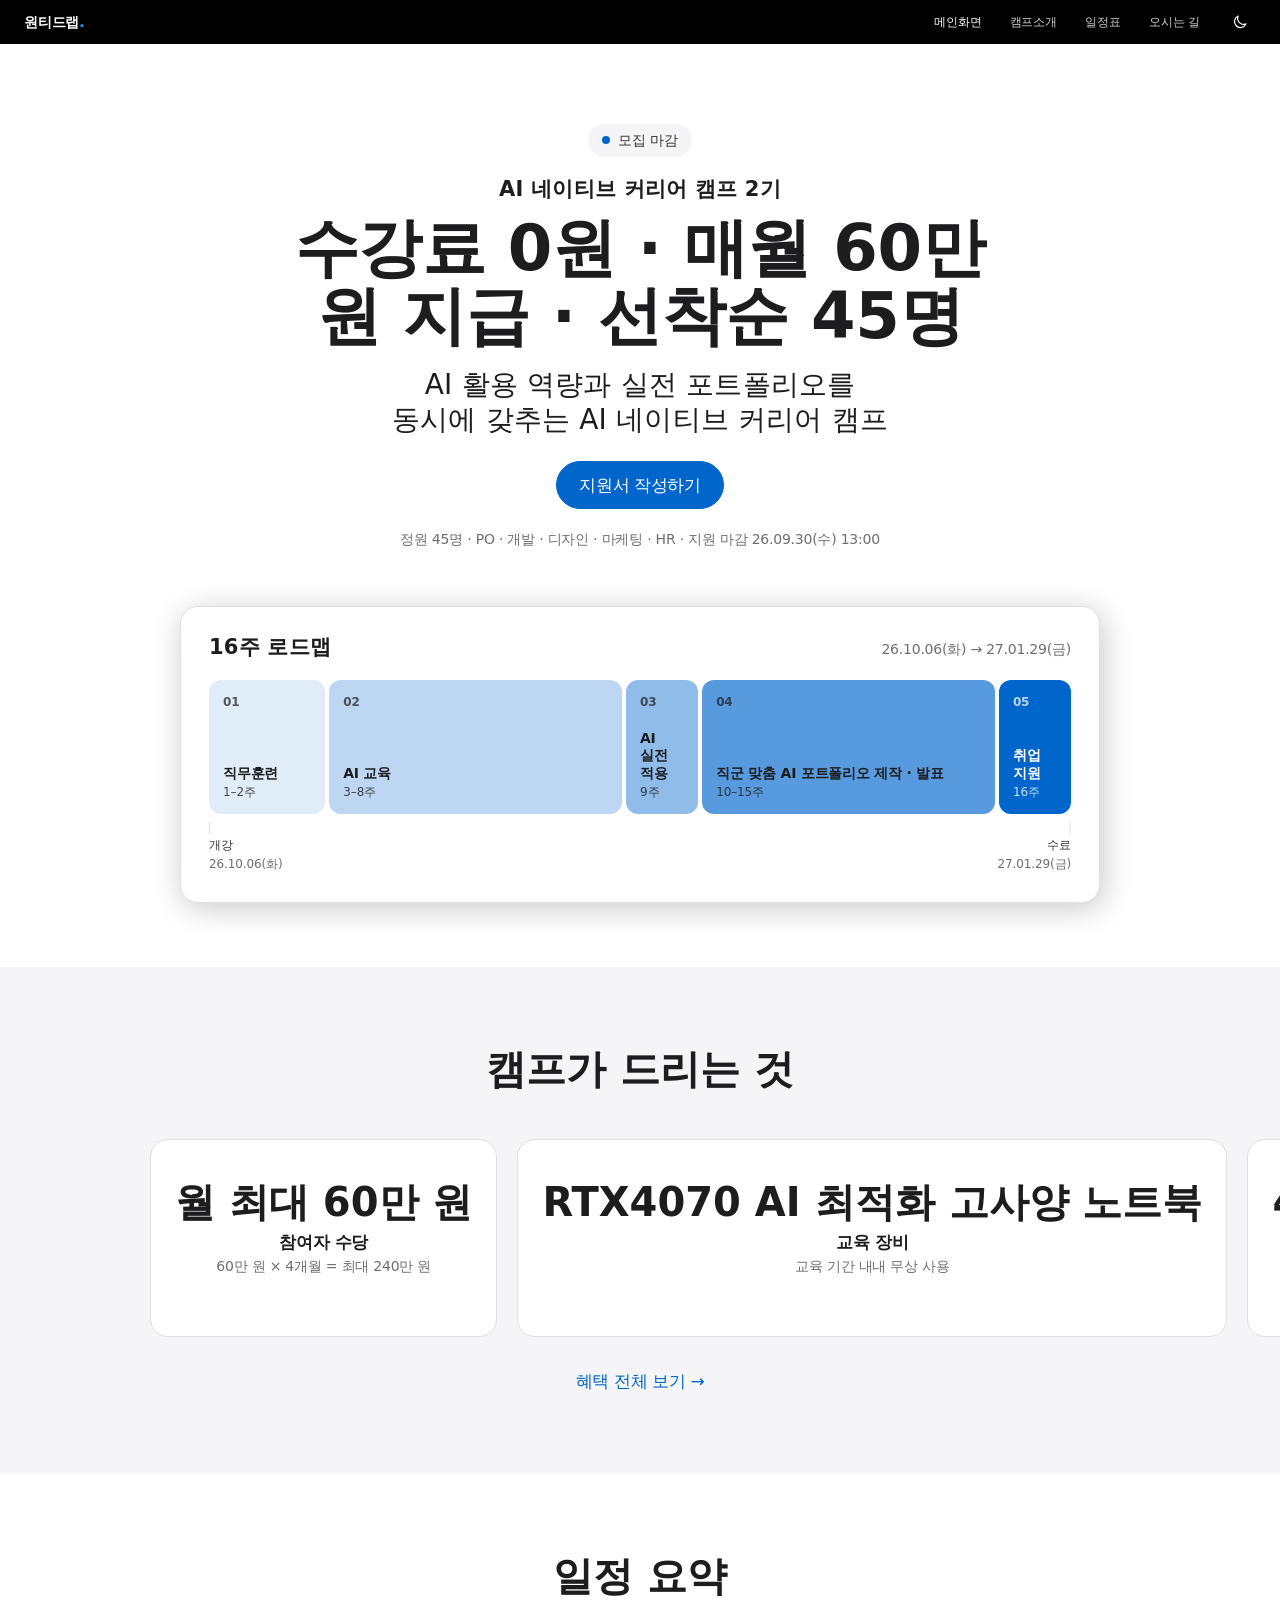
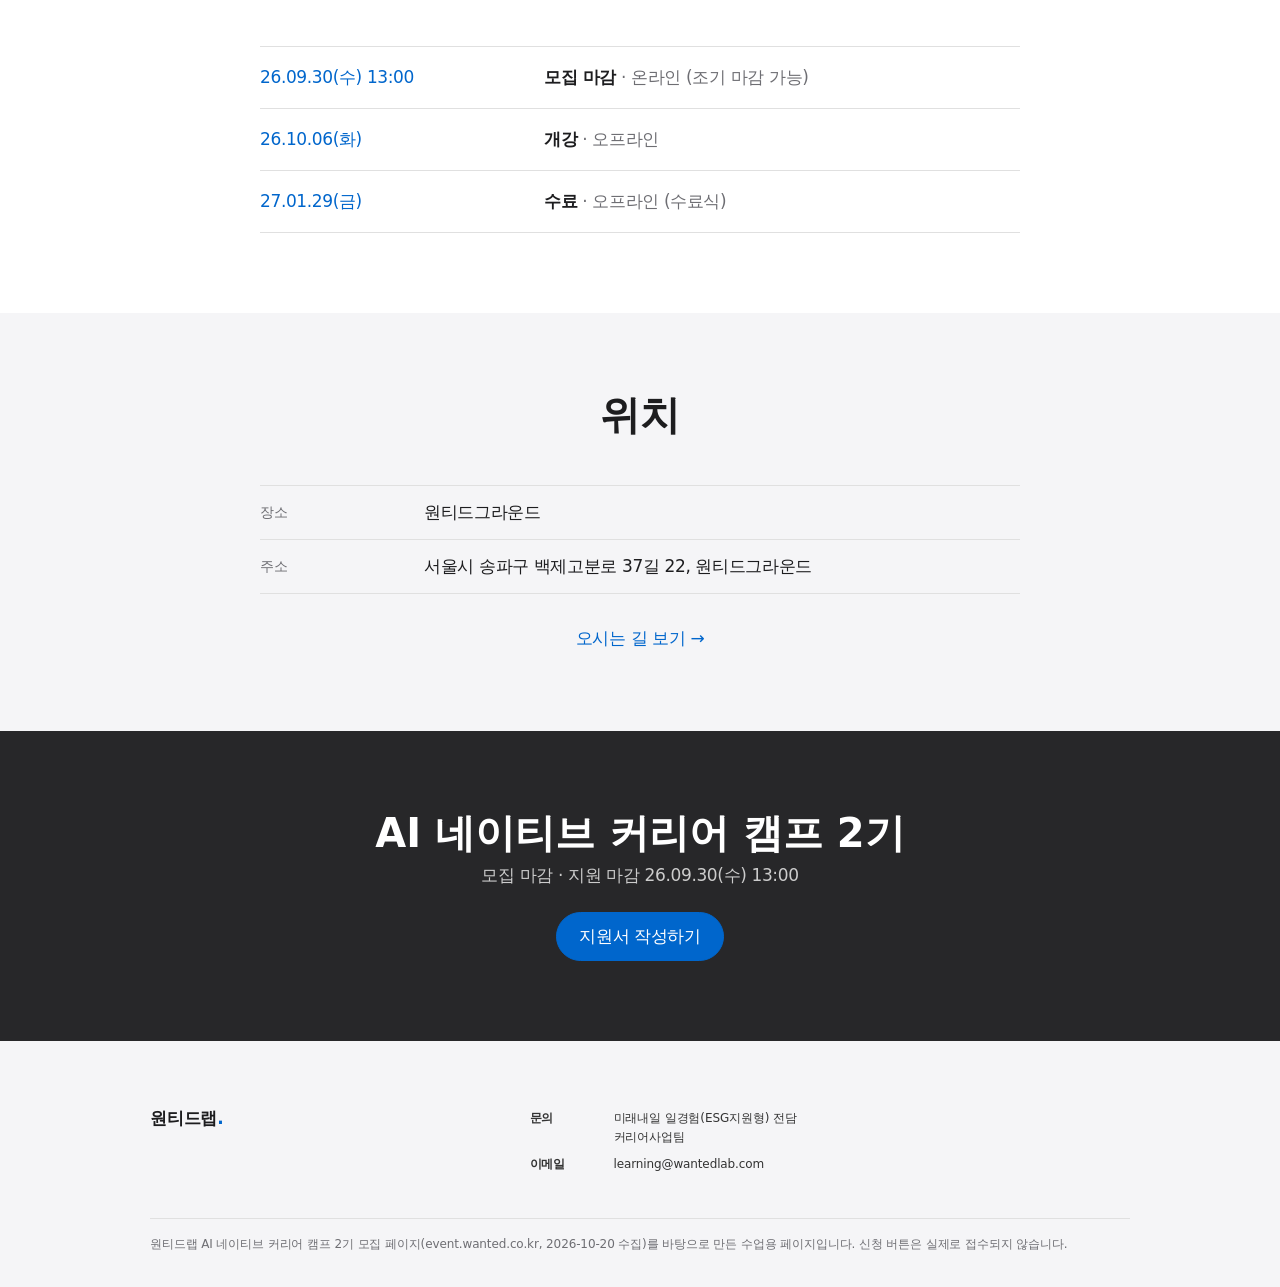
==== commit 105ed2fa: "Update pages with Wanted camp details Replace fictional camp content with AI Native Career Camp 2 de" ====
--- a/index.html
+++ b/index.html
@@ -3,7 +3,7 @@
 <head>
   <meta charset="UTF-8">
   <meta name="viewport" content="width=device-width, initial-scale=1.0">
-  <title>런웨이 AI 커리어 캠프 2기</title>
+  <title>AI 네이티브 커리어 캠프 2기</title>
   <meta name="description" content="">
   <script src="js/theme.js"></script>
   <link rel="stylesheet" href="css/style.css">
--- a/css/style.css
+++ b/css/style.css
@@ -102,7 +102,6 @@
 
 /* Hero / page head */
 .hero { padding: var(--s-section) 0 64px; text-align: center; background: var(--bg); }
-.page-head { padding: var(--s-section) 0 64px; text-align: center; background: var(--bg); }
 .chip { display: inline-flex; align-items: center; gap: 8px; padding: 6px 14px; margin-bottom: 20px; border-radius: var(--r-pill); background: var(--bg-alt); color: var(--ink-2); font-size: 14px; letter-spacing: -0.224px; }
 .chip::before { content: ""; width: 8px; height: 8px; border-radius: 50%; background: var(--btn); }
 .eyebrow { font-family: var(--font-display); font-size: 21px; font-weight: 600; letter-spacing: 0.231px; line-height: 1.19; margin-bottom: 12px; }
@@ -163,9 +162,8 @@
 /* Cards — 18px 둥근 모서리 + 1px 헤어라인 */
 .grid { display: grid; gap: 20px; }
 .grid--4 { grid-template-columns: repeat(4, 1fr); }
-.grid--3 { grid-template-columns: repeat(3, 1fr); }
-.cell, .person, .stat, .persona, .step { background: var(--surface); border: 1px solid var(--hairline); border-radius: var(--r-lg); padding: 24px; }
-.section--dark .cell, .section--dark .stat { background: var(--tile-card); border-color: transparent; }
+.cell, .persona { background: var(--surface); border: 1px solid var(--hairline); border-radius: var(--r-lg); padding: 24px; }
+.section--dark .cell { background: var(--tile-card); border-color: transparent; }
 .cell h3 { margin: 8px 0; font-size: 19px; }
 .cell p { font-size: 14px; letter-spacing: -0.224px; line-height: 1.43; }
 .num { font-size: 14px; font-weight: 600; color: var(--link); letter-spacing: -0.224px; font-variant-numeric: tabular-nums; }
@@ -187,67 +185,6 @@
 .defs div { display: grid; grid-template-columns: 140px 1fr; gap: 24px; padding: 14px 0; border-bottom: 1px solid var(--hairline); }
 .defs div:first-child { border-top: 1px solid var(--hairline); }
 .defs dt { font-size: 14px; letter-spacing: -0.224px; color: var(--muted); padding-top: 2px; }
-.split .defs { max-width: none; }
-
-/* Table */
-.table-scroll { overflow-x: auto; background: var(--surface); border: 1px solid var(--hairline); border-radius: var(--r-lg); }
-.table { width: 100%; border-collapse: collapse; font-size: 14px; letter-spacing: -0.224px; line-height: 1.43; }
-.table th, .table td { text-align: left; padding: 16px 20px; border-bottom: 1px solid var(--hairline); vertical-align: top; }
-.table tr:last-child th, .table tr:last-child td { border-bottom: 0; }
-.table thead th { font-weight: 600; color: var(--muted); background: var(--surface-alt); }
-.table tbody th { font-weight: 600; white-space: nowrap; }
-.table b { font-weight: 600; font-size: 17px; }
-
-/* People */
-.avatar { display: grid; place-items: center; width: 48px; height: 48px; border-radius: 50%; background: var(--bg-alt); font-weight: 600; margin-bottom: 16px; }
-.person h3 { margin-bottom: 2px; }
-.person__role { font-size: 14px; font-weight: 600; letter-spacing: -0.224px; color: var(--link); margin-bottom: 12px; }
-.person p { font-size: 14px; letter-spacing: -0.224px; line-height: 1.43; margin-bottom: 8px; }
-.person .muted { margin-bottom: 12px; }
-
-/* Lists */
-.rows, .plain { max-width: 760px; margin-inline: auto; }
-.rows li { display: grid; grid-template-columns: 260px 1fr; gap: 24px; padding: 16px 0; border-bottom: 1px solid var(--hairline); }
-.rows li:first-child { border-top: 1px solid var(--hairline); }
-.plain li { padding: 16px 0; border-bottom: 1px solid var(--hairline); display: flex; gap: 24px; }
-.plain li:first-child { border-top: 1px solid var(--hairline); }
-.plain b { min-width: 80px; font-weight: 600; }
-.check li { padding: 12px 0 12px 24px; position: relative; border-bottom: 1px solid var(--hairline); }
-.check li::before { content: ""; position: absolute; left: 0; top: 21px; width: 8px; height: 8px; border-radius: 50%; background: var(--btn); }
-.check + p { margin-top: 16px; font-size: 14px; letter-spacing: -0.224px; }
-.split { display: grid; grid-template-columns: 1fr 1fr; gap: 64px; }
-.split h3 { margin-bottom: 16px; }
-
-/* Stats */
-.stats { display: grid; grid-template-columns: repeat(4, 1fr); gap: 20px; margin-bottom: 24px; }
-.stat { text-align: center; }
-.stat strong { display: block; font-family: var(--font-display); font-size: clamp(28px, 3.4vw, 40px); font-weight: 600; line-height: 1.1; letter-spacing: 0; font-variant-numeric: tabular-nums; }
-.stat span { font-size: 14px; letter-spacing: -0.224px; color: var(--muted); }
-.stat small { display: block; font-size: 12px; letter-spacing: -0.12px; color: var(--muted); margin-top: 4px; }
-.section--dark .stat strong { color: var(--on-tile); }
-.section--dark .stat span, .section--dark .stat small { color: var(--on-tile-muted); }
-#stats .container > .muted { text-align: center; font-size: 12px; }
-
-/* Steps */
-.steps { display: grid; grid-template-columns: repeat(4, 1fr); gap: 20px; margin-bottom: 40px; }
-.step h3 { margin: 8px 0 4px; font-size: 19px; }
-.step__date { font-size: 14px; letter-spacing: -0.224px; color: var(--link); margin-bottom: 8px; font-variant-numeric: tabular-nums; }
-.step .muted { font-size: 14px; letter-spacing: -0.224px; line-height: 1.43; }
-#apply .container > p:last-child { text-align: center; }
-
-/* FAQ */
-.faq { max-width: 760px; margin-inline: auto; }
-.faq details { border-bottom: 1px solid var(--hairline); }
-.faq details:first-child { border-top: 1px solid var(--hairline); }
-.faq summary { cursor: pointer; padding: 20px 40px 20px 0; list-style: none; position: relative; font-weight: 600; }
-.faq summary::-webkit-details-marker { display: none; }
-.faq summary::after { content: "+"; position: absolute; right: 4px; top: 16px; font-weight: 300; font-size: 24px; color: var(--link); }
-.faq details[open] summary::after { content: "−"; }
-.faq p { padding: 0 0 20px; color: var(--ink-2); }
-
-/* Map */
-.map { max-width: 820px; margin-inline: auto; }
-.map img { width: 100%; border-radius: var(--r-sm); box-shadow: var(--product-shadow); }
 
 /* CTA — 마지막 다크 타일 */
 .cta { text-align: center; }
@@ -298,7 +235,7 @@
 
 /* Tablet landscape ≤ 1023 */
 @media (max-width: 1023px) {
-  .grid--4, .stats, .steps { grid-template-columns: repeat(2, 1fr); }
+  .grid--4 { grid-template-columns: repeat(2, 1fr); }
 }
 
 /* Tablet portrait ≤ 833: 메뉴는 햄버거로, 크기와 높이는 그대로 */
@@ -308,22 +245,18 @@
   .nav.is-open { display: flex; }
   .nav a { padding: 0 24px; font-size: 14px; }
   .header__tools { margin-left: auto; }
-  .grid--3, .split, .footer__grid, .perks { grid-template-columns: 1fr; }
-  .split { gap: 40px; }
+  .footer__grid, .perks { grid-template-columns: 1fr; }
   .footer__grid { gap: 24px; }
 }
 
 /* Phone ≤ 640 */
 @media (max-width: 640px) {
-  .hero, .page-head, .section { padding-block: 48px; }
+  .hero, .section { padding-block: 48px; }
   .hero { padding-bottom: 40px; }
   .section__head { margin-bottom: 32px; }
-  .personas, .grid--4, .stats, .steps { grid-template-columns: 1fr; }
-  .timeline li, .rows li { grid-template-columns: 1fr; gap: 2px; }
+  .personas, .grid--4 { grid-template-columns: 1fr; }
+  .timeline li { grid-template-columns: 1fr; gap: 2px; }
   .defs div { grid-template-columns: 88px 1fr; gap: 16px; }
-  .table { min-width: 480px; }
-  .table tbody th { white-space: normal; }
-  .plain li { flex-direction: column; gap: 2px; }
   .journey { padding: 16px; margin-top: 40px; }
   .track { flex-direction: column; }
   .seg { flex: none !important; flex-direction: row; justify-content: flex-start; align-items: center; min-height: 56px; gap: 16px; }
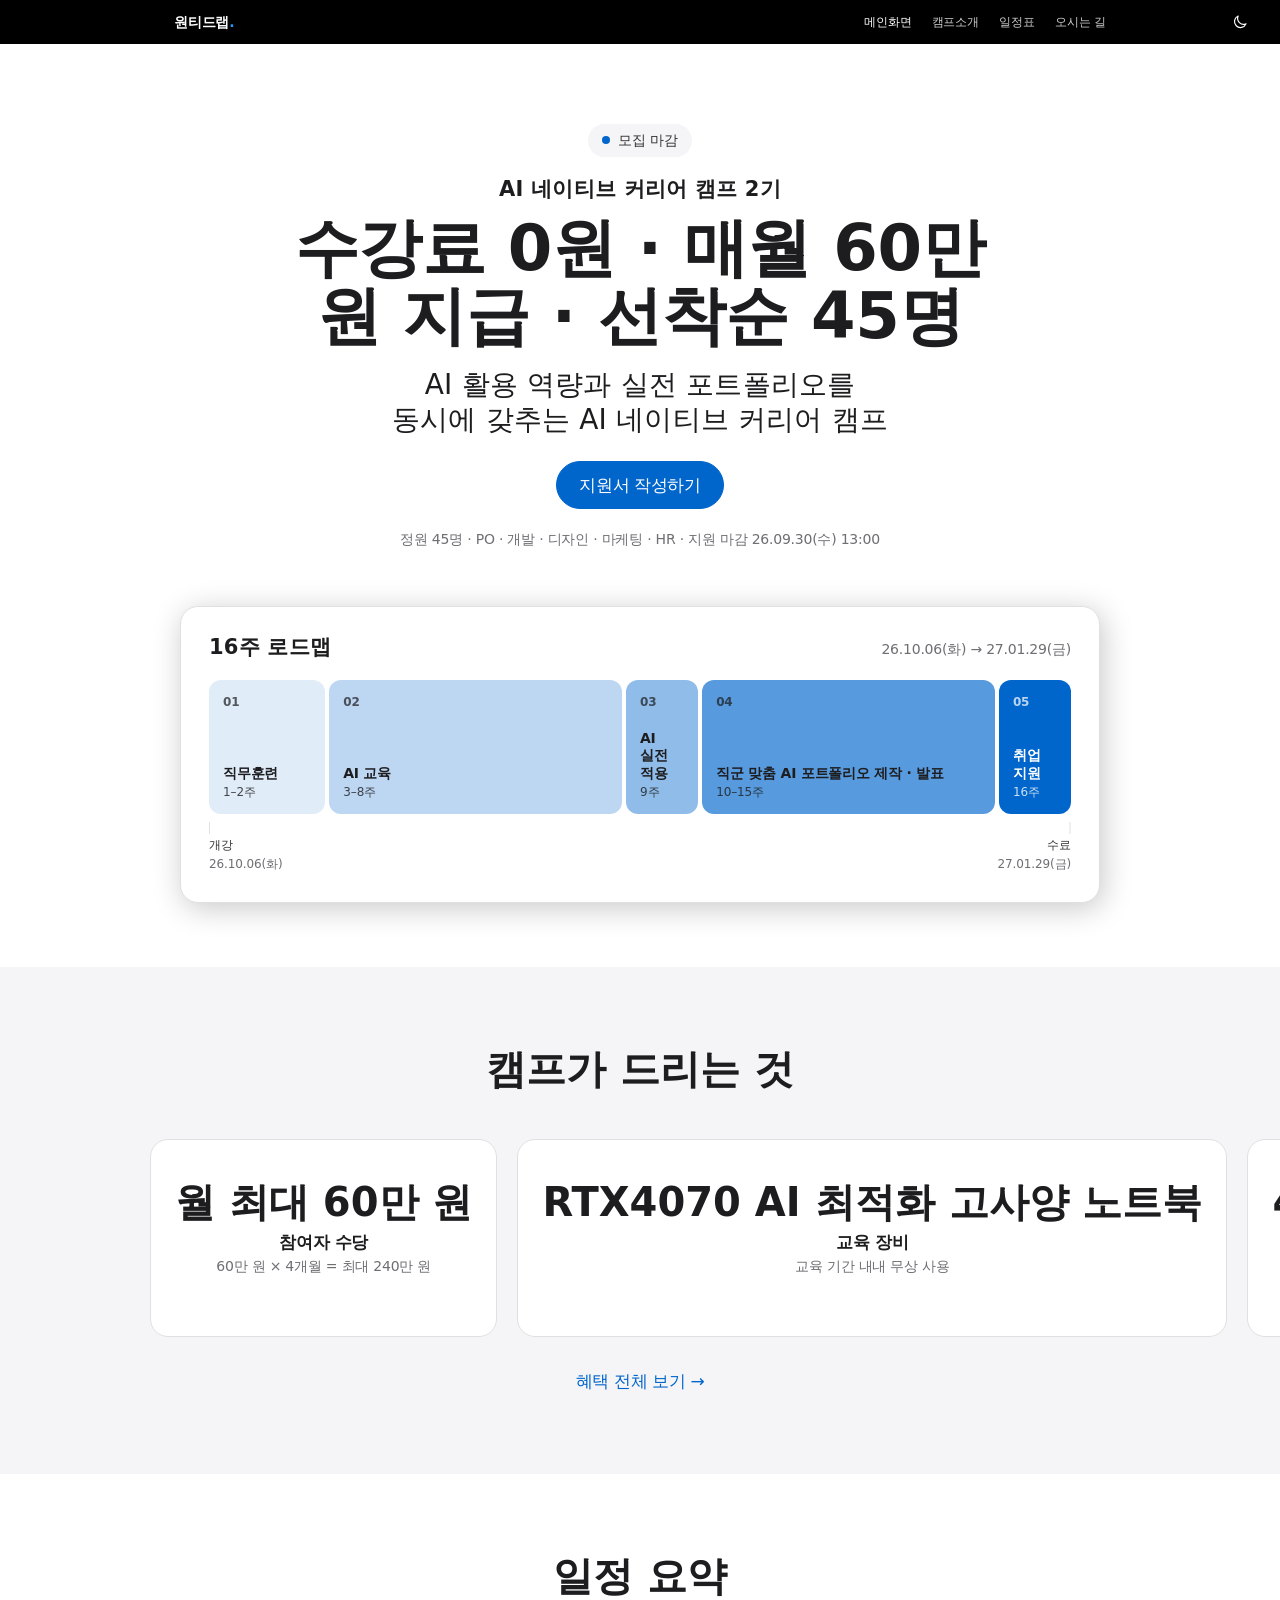
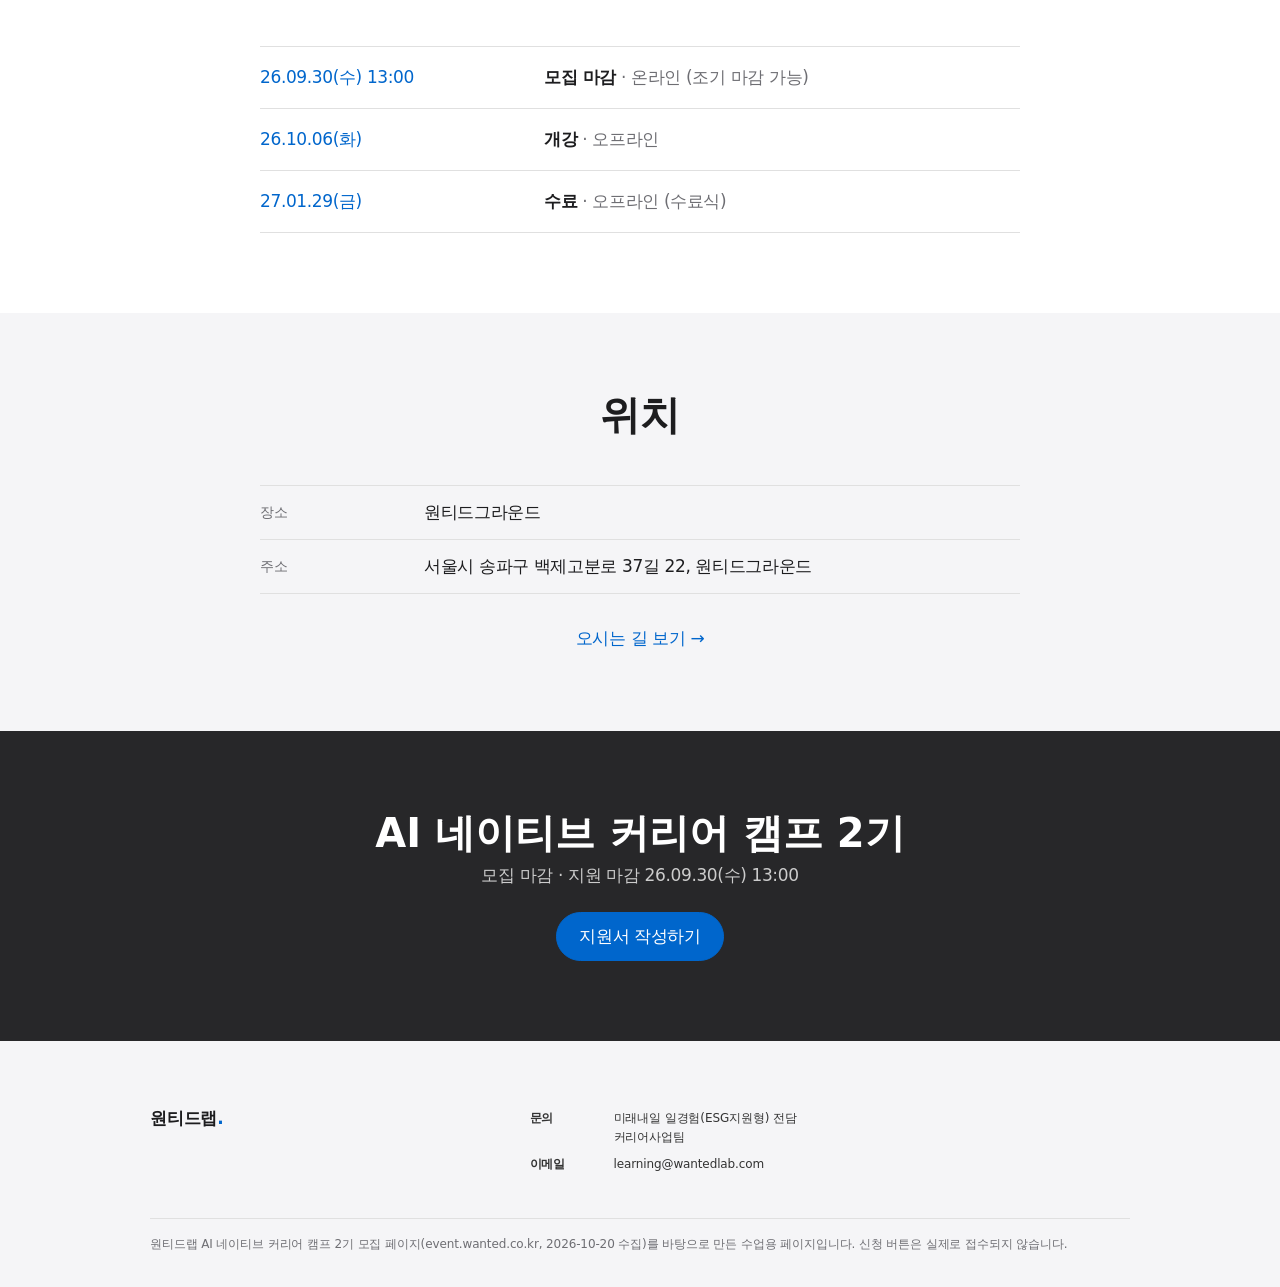
==== commit 1577c3f0: "모든 페이지 공통 헤더·푸터·다크 모드 적용 Co-Authored-By: Claude Sonnet 5.5 <noreply@anthropic.com>" ====
--- a/index.html
+++ b/index.html
@@ -7,6 +7,7 @@
   <meta name="description" content="">
   <script src="js/theme.js"></script>
   <link rel="stylesheet" href="css/style.css">
+  <link rel="stylesheet" href="css/chrome.css">
 </head>
 <body data-page="home">
   <a class="skip" href="#main">본문 바로가기</a>
@@ -14,6 +15,7 @@
   <main id="main"></main>
   <footer class="footer" id="footer"></footer>
   <script src="content/data.js"></script>
+  <script src="js/chrome.js"></script>
   <script src="js/render.js"></script>
   <script src="js/main.js"></script>
 </body>
--- a/css/style.css
+++ b/css/style.css
@@ -81,15 +81,17 @@
 /* Global nav — 모든 페이지에서 같은 44px 블랙 바 */
 .header { position: sticky; top: 0; z-index: 20; height: 44px; background: var(--nav); color: #fff; }
 :root[data-theme="dark"] .header { border-bottom: 1px solid #2a2a2c; }
-.header__inner { display: flex; align-items: center; gap: 24px; height: 44px; width: min(var(--max-wide), 100% - 48px); margin-inline: auto; }
+.header__inner { display: flex; align-items: center; gap: 24px; height: 44px; width: min(var(--max) - 48px, 100% - 48px); margin-inline: auto; }
 .logo { font-family: var(--font-display); font-weight: 600; font-size: 14px; letter-spacing: -0.2px; color: inherit; white-space: nowrap; }
 .logo:hover { text-decoration: none; }
 .logo span { color: var(--link-on-tile); }
-.nav { display: flex; gap: 28px; margin-left: auto; font-size: 12px; letter-spacing: -0.12px; }
+.nav { display: flex; gap: 20px; margin-left: auto; font-size: 12px; letter-spacing: -0.12px; }
 .nav a { color: var(--nav-text); line-height: 44px; white-space: nowrap; }
 .nav a:hover { color: #fff; text-decoration: none; }
 .nav a[aria-current="page"] { color: #fff; }
 .header__tools { display: flex; align-items: center; gap: 4px; }
+/* 넓은 화면에선 테마 버튼을 980px 영역 밖으로 빼서 메뉴 위치를 다른 페이지와 맞춘다 */
+@media (min-width: 1100px) { .header__tools { position: absolute; top: 6px; right: 24px; } }
 .icon-btn { display: grid; place-items: center; width: 32px; height: 32px; border: 0; border-radius: 50%; background: transparent; color: #fff; cursor: pointer; transition: background .15s, transform .12s; }
 .icon-btn:hover { background: rgba(255, 255, 255, 0.14); }
 .icon-btn:active { transform: scale(0.95); }
--- a/css/chrome.css
+++ b/css/chrome.css
@@ -0,0 +1,89 @@
+/* 모든 페이지 공통: 상단 메뉴·푸터·다크 모드 색.
+   js/chrome.js가 그리는 #header, #footer만 건드린다(페이지마다 쓰는 CSS와 섞이지 않도록 id로 한정).
+   홈(css/style.css)과 서브 페이지(about, dayoff, location)가 모두 이 파일을 읽는다. */
+
+:root {
+  --ch-nav: #000000;
+  --ch-nav-text: #cccccc;
+  --ch-footer-bg: #f5f5f7;
+  --ch-footer-ink: #333333;
+  --ch-muted: #6e6e73;
+  --ch-hairline: #e0e0e0;
+  --ch-logo-dot: #2997ff;
+  --ch-font: "SF Pro Text", system-ui, -apple-system, BlinkMacSystemFont, "Pretendard", "Apple SD Gothic Neo", "Malgun Gothic", "Inter", sans-serif;
+  --ch-font-display: "SF Pro Display", system-ui, -apple-system, BlinkMacSystemFont, "Pretendard", "Apple SD Gothic Neo", "Malgun Gothic", "Inter", sans-serif;
+}
+
+/* 다크 모드: 서브 페이지가 쓰는 색 변수 이름까지 함께 바꾼다 (:root[...]가 각 페이지의 :root보다 우선) */
+:root[data-theme="dark"] {
+  color-scheme: dark;
+  --ch-footer-bg: #161617;
+  --ch-footer-ink: #d2d2d7;
+  --ch-muted: #98989d;
+  --ch-hairline: #38383a;
+  --canvas: #000000;
+  --parchment: #161617;
+  --pearl: #232325;
+  --ink: #f5f5f7;
+  --ink-muted-80: #d2d2d7;
+  --ink-muted-48: #98989d;
+  --ink-muted: #98989d;
+  --hairline: #38383a;
+  --divider-soft: #2a2a2c;
+  --primary: #0071e3;
+}
+
+/* 세로 스크롤바 유무 때문에 페이지마다 헤더 위치가 밀리지 않게 한다 */
+html { overflow-y: scroll; }
+body { transition: background-color .25s, color .25s; }
+
+/* ---------- 헤더 ---------- */
+#header { position: sticky; top: 0; z-index: 100; height: 44px; background: var(--ch-nav); color: #fff; font-family: var(--ch-font); font-size: 12px; line-height: 1.47; letter-spacing: -0.12px; }
+:root[data-theme="dark"] #header { border-bottom: 1px solid #2a2a2c; }
+#header .header__inner { display: flex; align-items: center; gap: 24px; height: 44px; width: min(932px, 100% - 48px); margin-inline: auto; padding: 0; max-width: none; }
+#header a { text-decoration: none; }
+#header .logo { display: inline-flex; align-items: center; font-family: var(--ch-font-display); font-weight: 600; font-size: 14px; letter-spacing: -0.2px; color: #fff; white-space: nowrap; }
+#header .logo span { color: var(--ch-logo-dot); }
+#header .nav { display: flex; gap: 20px; margin: 0 0 0 auto; padding: 0; background: none; }
+#header .nav a { display: block; min-height: 0; padding: 0; line-height: 44px; font-size: 12px; font-weight: 400; letter-spacing: -0.12px; color: var(--ch-nav-text); opacity: 1; white-space: nowrap; }
+#header .nav a:hover, #header .nav a[aria-current="page"] { color: #fff; }
+#header .header__tools { display: flex; align-items: center; gap: 4px; }
+/* 넓은 화면에선 테마 버튼을 본문 폭 밖으로 빼서, 메뉴 위치가 모든 페이지에서 같게 한다 */
+@media (min-width: 1100px) { #header .header__tools { position: absolute; top: 6px; right: 24px; } }
+#header .icon-btn { display: grid; place-items: center; width: 32px; height: 32px; padding: 0; border: 0; border-radius: 50%; background: transparent; color: #fff; cursor: pointer; transition: background .15s, transform .12s; }
+#header .icon-btn:hover { background: rgba(255, 255, 255, 0.14); }
+#header .icon-btn:active { transform: scale(0.95); }
+#header .icon-btn svg { width: 18px; height: 18px; fill: none; stroke: currentColor; stroke-width: 1.6; stroke-linecap: round; stroke-linejoin: round; }
+#header .icon-btn .i-sun { display: none; }
+:root[data-theme="dark"] #header .icon-btn .i-sun { display: block; }
+:root[data-theme="dark"] #header .icon-btn .i-moon { display: none; }
+#header .menu-btn { display: none; flex-direction: column; justify-content: center; align-items: center; gap: 5px; }
+#header .menu-btn span { display: block; width: 16px; height: 1px; background: currentColor; }
+#header :focus-visible { outline: 2px solid #0071e3; outline-offset: 2px; }
+
+@media (max-width: 833px) {
+  #header .menu-btn { display: flex; }
+  #header .nav { position: absolute; top: 44px; left: 0; right: 0; margin: 0; flex-direction: column; gap: 0; background: var(--ch-nav); display: none; padding-bottom: 8px; }
+  #header .nav.is-open { display: flex; }
+  #header .nav a { padding: 0 24px; font-size: 14px; }
+  #header .header__tools { margin-left: auto; }
+}
+
+/* ---------- 푸터 ---------- */
+#footer { background: var(--ch-footer-bg); color: var(--ch-footer-ink); padding: 64px 0 32px; font-family: var(--ch-font); font-size: 12px; letter-spacing: -0.12px; line-height: 1.6; }
+#footer .container { width: min(980px, 100% - 48px); max-width: none; margin-inline: auto; padding: 0; }
+#footer .footer__grid { display: grid; grid-template-columns: 1.2fr 1fr 1fr; gap: 48px; border: 0; }
+#footer .logo { display: inline-block; margin: 0 0 8px; font-family: var(--ch-font-display); font-weight: 600; font-size: 17px; letter-spacing: -0.2px; color: var(--ink, #1d1d1f); }
+#footer .logo span { color: var(--primary, #0066cc); }
+#footer .defs { margin: 0; max-width: none; }
+#footer .defs div { display: grid; grid-template-columns: 72px 1fr; gap: 12px; padding: 4px 0; border: 0; }
+#footer .defs dt { font-size: 12px; font-weight: 600; color: var(--ch-footer-ink); padding: 0; }
+#footer .defs dd { margin: 0; }
+#footer .footer__notice { margin-top: 40px; padding-top: 16px; border-top: 1px solid var(--ch-hairline); color: var(--ch-muted); }
+
+@media (max-width: 833px) {
+  #footer .footer__grid { grid-template-columns: 1fr; gap: 24px; }
+}
+@media (prefers-reduced-motion: reduce) {
+  body, #header .icon-btn { transition: none; }
+}
